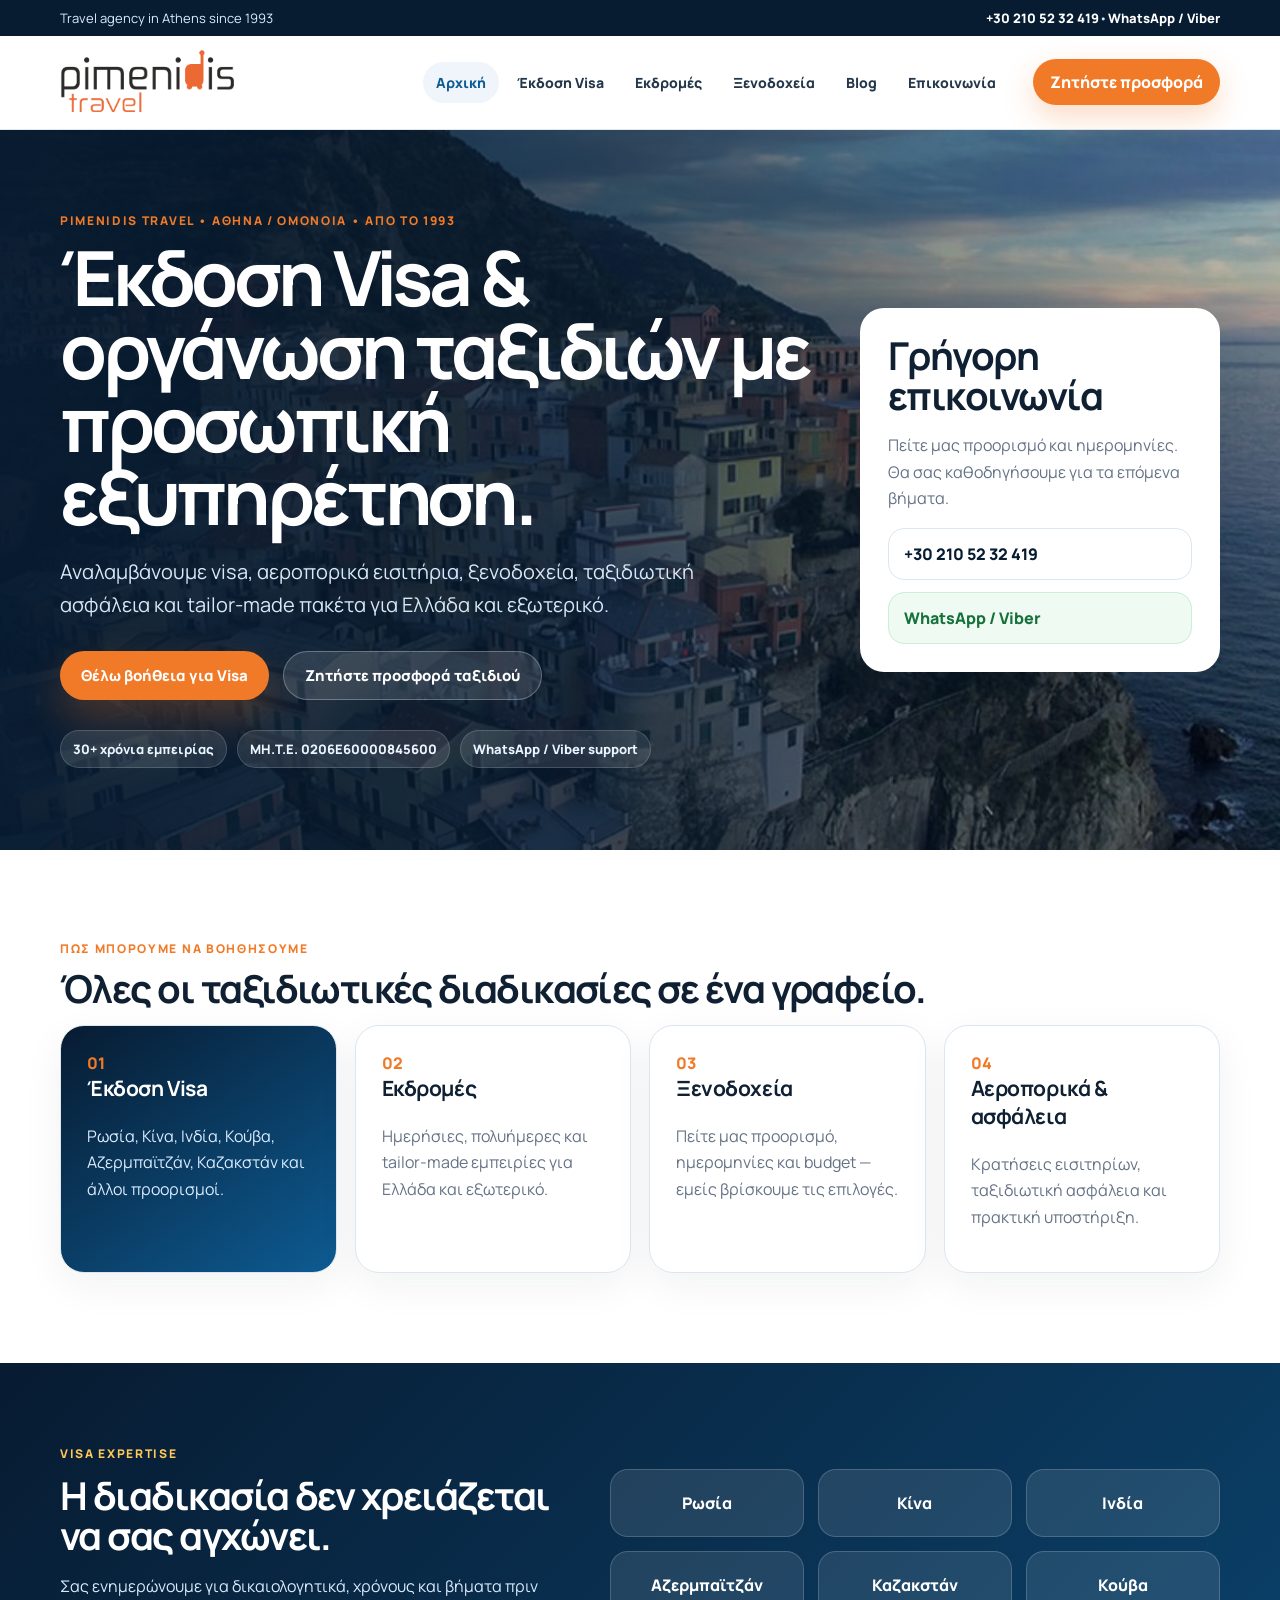
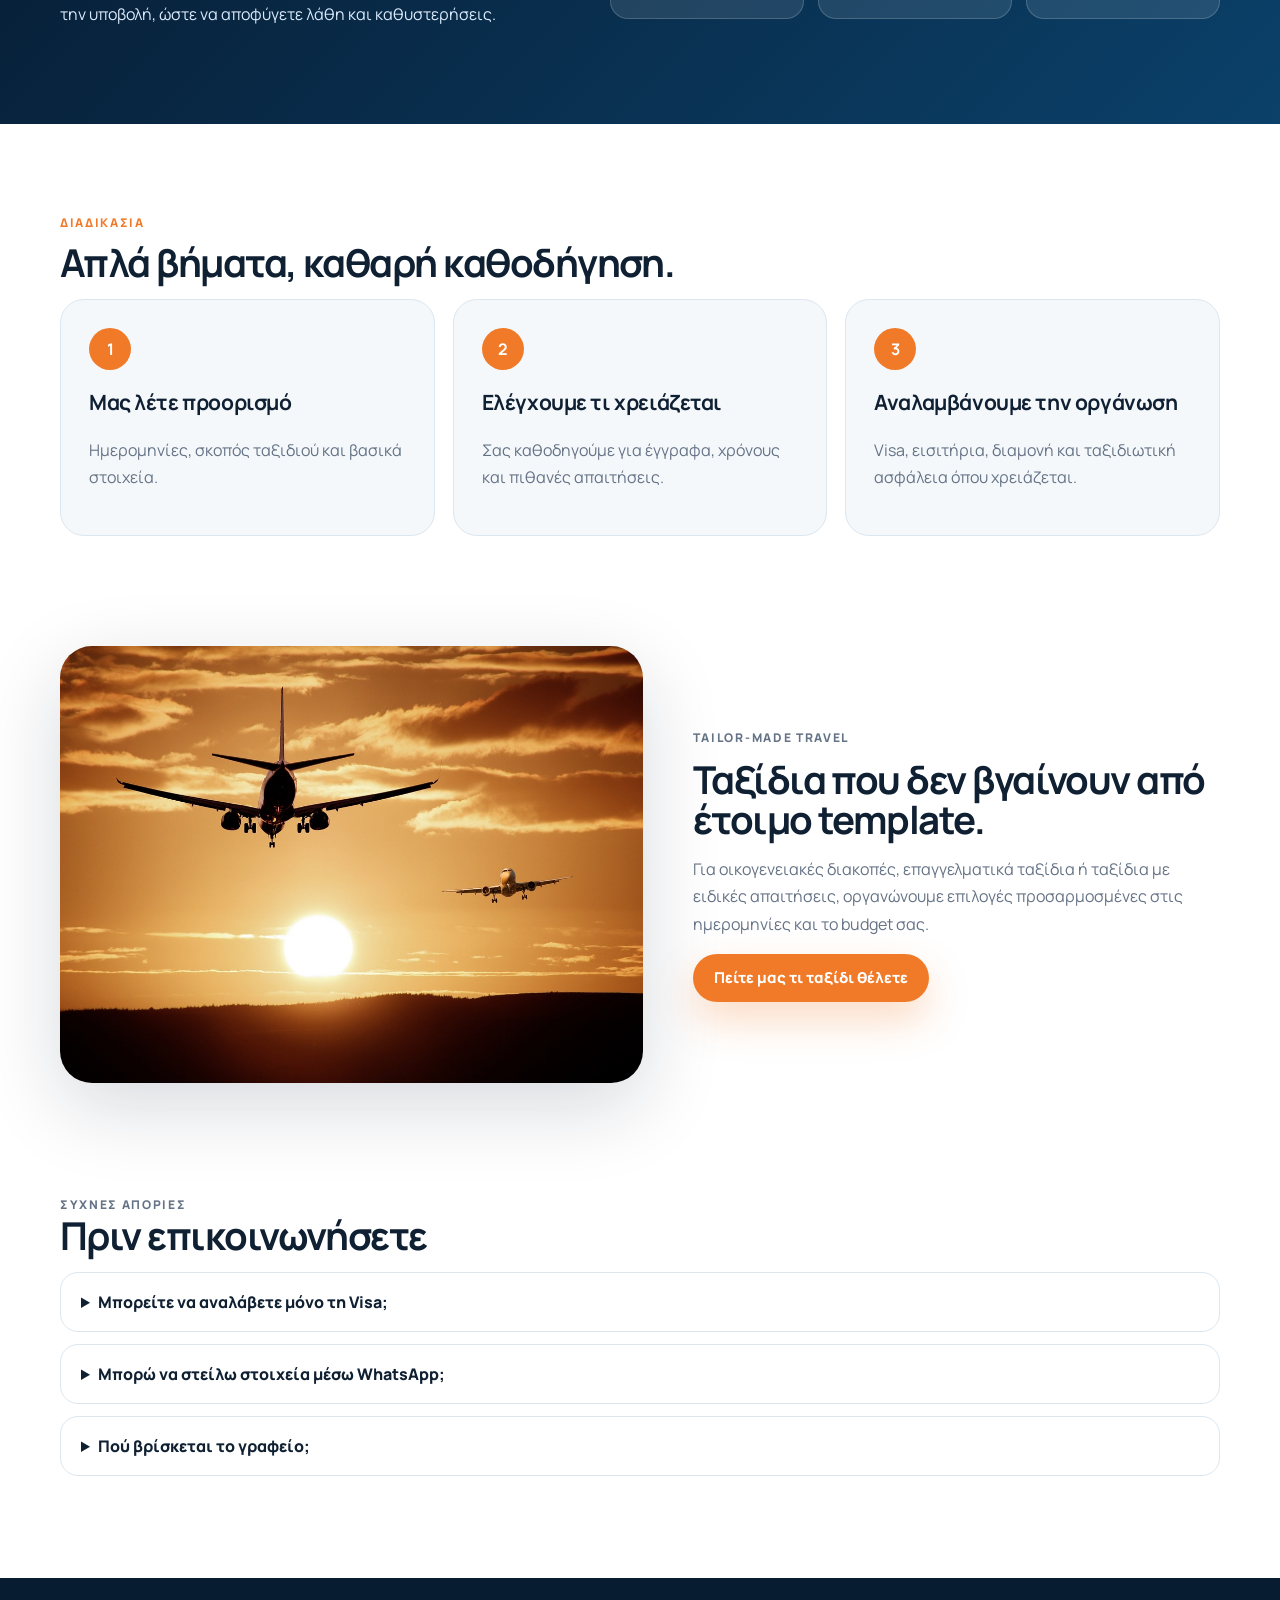
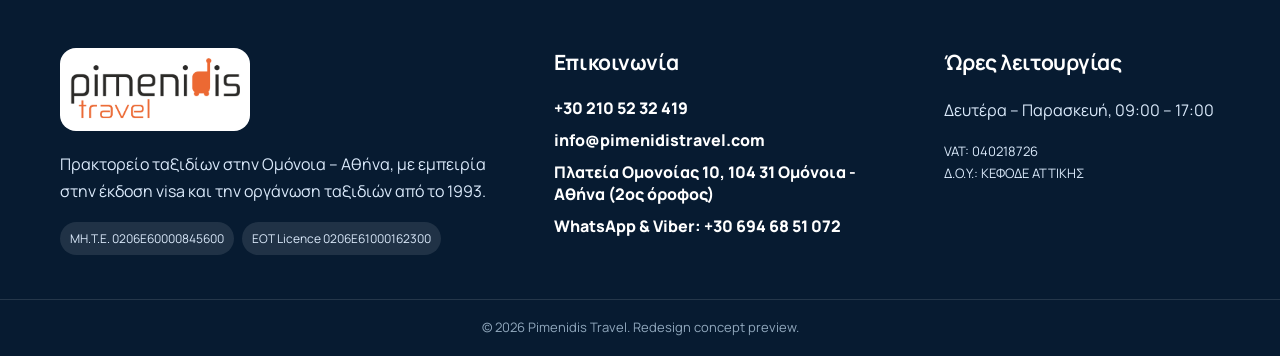
==== index.html @ 34343a24 "Pimenidis Travel mobile preview" ====
<!doctype html><html lang="el"><head><meta charset="utf-8"><meta name="viewport" content="width=device-width, initial-scale=1"><title>Pimenidis Travel | Έκδοση Visa & Ταξίδια στην Αθήνα</title><meta name="description" content="Έκδοση Visa και οργάνωση ταξιδιών από το Pimenidis Travel στην Ομόνοια Αθήνα από το 1993."><link rel="preconnect" href="https://fonts.googleapis.com"><link rel="preconnect" href="https://fonts.gstatic.com" crossorigin><link href="https://fonts.googleapis.com/css2?family=Manrope:wght@400;500;600;700;800;900&display=swap" rel="stylesheet"><link rel="stylesheet" href="assets/site.css"></head><body><header class="site-header"><div class="topbar"><div>Travel agency in Athens since 1993</div><div><a href="tel:+302105232419">+30 210 52 32 419</a><span>•</span><a href="https://wa.me/306946851072" target="_blank" rel="noopener">WhatsApp / Viber</a></div></div><div class="nav-wrap"><a class="brand" href="index.html"><img src="assets/logo.png" alt="Pimenidis Travel"></a><button class="menu-toggle" aria-label="Άνοιγμα μενού" aria-expanded="false">☰</button><nav class="primary-nav"><a class="active" href="index.html">Αρχική</a><a class="" href="ekdosi-visa.html">Έκδοση Visa</a><a class="" href="ekdromes.html">Εκδρομές</a><a class="" href="kratisi-ksenodoxeiou.html">Ξενοδοχεία</a><a class="" href="blog.html">Blog</a><a class="" href="contact.html">Επικοινωνία</a></nav><a class="nav-cta" href="contact.html#quote">Ζητήστε προσφορά</a></div></header><main><section class="hero"><div class="hero-bg"></div><div class="wrap hero-grid"><div class="hero-copy"><p class="eyebrow">Pimenidis Travel • Αθήνα / Ομόνοια • Από το 1993</p><h1>Έκδοση Visa & οργάνωση ταξιδιών με προσωπική εξυπηρέτηση.</h1><p class="lead">Αναλαμβάνουμε visa, αεροπορικά εισιτήρια, ξενοδοχεία, ταξιδιωτική ασφάλεια και tailor-made πακέτα για Ελλάδα και εξωτερικό.</p><div class="hero-actions"><a class="btn primary" href="ekdosi-visa.html">Θέλω βοήθεια για Visa</a><a class="btn ghost" href="contact.html#quote">Ζητήστε προσφορά ταξιδιού</a></div><div class="trust-row"><span>30+ χρόνια εμπειρίας</span><span>ΜΗ.Τ.Ε. 0206Ε60000845600</span><span>WhatsApp / Viber support</span></div></div><div class="hero-card"><h2>Γρήγορη επικοινωνία</h2><p>Πείτε μας προορισμό και ημερομηνίες. Θα σας καθοδηγήσουμε για τα επόμενα βήματα.</p><a href="tel:+302105232419" class="quick">+30 210 52 32 419</a><a href="https://wa.me/306946851072" target="_blank" rel="noopener" class="quick whatsapp">WhatsApp / Viber</a></div></div></section><section class="wrap service-intro"><p class="eyebrow">Πώς μπορούμε να βοηθήσουμε</p><h2>Όλες οι ταξιδιωτικές διαδικασίες σε ένα γραφείο.</h2><div class="service-grid"><a class="service-card hot" href="ekdosi-visa.html"><span>01</span><h3>Έκδοση Visa</h3><p>Ρωσία, Κίνα, Ινδία, Κούβα, Αζερμπαϊτζάν, Καζακστάν και άλλοι προορισμοί.</p></a><a class="service-card" href="ekdromes.html"><span>02</span><h3>Εκδρομές</h3><p>Ημερήσιες, πολυήμερες και tailor-made εμπειρίες για Ελλάδα και εξωτερικό.</p></a><a class="service-card" href="kratisi-ksenodoxeiou.html"><span>03</span><h3>Ξενοδοχεία</h3><p>Πείτε μας προορισμό, ημερομηνίες και budget — εμείς βρίσκουμε τις επιλογές.</p></a><a class="service-card" href="contact.html#quote"><span>04</span><h3>Αεροπορικά & ασφάλεια</h3><p>Κρατήσεις εισιτηρίων, ταξιδιωτική ασφάλεια και πρακτική υποστήριξη.</p></a></div></section><section class="visa-band"><div class="wrap visa-band-grid"><div><p class="eyebrow light">Visa expertise</p><h2>Η διαδικασία δεν χρειάζεται να σας αγχώνει.</h2><p>Σας ενημερώνουμε για δικαιολογητικά, χρόνους και βήματα πριν την υποβολή, ώστε να αποφύγετε λάθη και καθυστερήσεις.</p></div><div class="country-grid"><a href="ekdosi-visa.html#russia">Ρωσία</a><a href="ekdosi-visa.html#china">Κίνα</a><a href="ekdosi-visa.html#india">Ινδία</a><a href="ekdosi-visa.html#azerbaijan">Αζερμπαϊτζάν</a><a href="ekdosi-visa.html#kazakhstan">Καζακστάν</a><a href="ekdosi-visa.html#cuba">Κούβα</a></div></div></section><section class="wrap process"><p class="eyebrow">Διαδικασία</p><h2>Απλά βήματα, καθαρή καθοδήγηση.</h2><div class="steps"><div><b>1</b><h3>Μας λέτε προορισμό</h3><p>Ημερομηνίες, σκοπός ταξιδιού και βασικά στοιχεία.</p></div><div><b>2</b><h3>Ελέγχουμε τι χρειάζεται</h3><p>Σας καθοδηγούμε για έγγραφα, χρόνους και πιθανές απαιτήσεις.</p></div><div><b>3</b><h3>Αναλαμβάνουμε την οργάνωση</h3><p>Visa, εισιτήρια, διαμονή και ταξιδιωτική ασφάλεια όπου χρειάζεται.</p></div></div></section><section class="wrap split"><div><img src="assets/travel-bg.jpg" alt="Ταξίδι σε προορισμό εξωτερικού"></div><div><p class="eyebrow">Tailor-made travel</p><h2>Ταξίδια που δεν βγαίνουν από έτοιμο template.</h2><p>Για οικογενειακές διακοπές, επαγγελματικά ταξίδια ή ταξίδια με ειδικές απαιτήσεις, οργανώνουμε επιλογές προσαρμοσμένες στις ημερομηνίες και το budget σας.</p><a class="btn primary" href="contact.html#quote">Πείτε μας τι ταξίδι θέλετε</a></div></section><section class="wrap faq"><p class="eyebrow">Συχνές απορίες</p><h2>Πριν επικοινωνήσετε</h2><details><summary>Μπορείτε να αναλάβετε μόνο τη Visa;</summary><p>Ναι, μπορούμε να βοηθήσουμε μόνο με τη διαδικασία visa ή συνδυαστικά με εισιτήρια, ξενοδοχείο και ασφάλεια.</p></details><details><summary>Μπορώ να στείλω στοιχεία μέσω WhatsApp;</summary><p>Ναι, το WhatsApp/Viber είναι διαθέσιμο για πρώτη επικοινωνία και καθοδήγηση.</p></details><details><summary>Πού βρίσκεται το γραφείο;</summary><p>Πλατεία Ομονοίας 10, 104 31, Αθήνα, στον 2ο όροφο.</p></details></section></main><footer class="footer"><div class="wrap footer-grid"><div><img src="assets/logo.png" alt="Pimenidis Travel" class="footer-logo"><p>Πρακτορείο ταξιδίων στην Ομόνοια – Αθήνα, με εμπειρία στην έκδοση visa και την οργάνωση ταξιδιών από το 1993.</p><div class="licences"><span>ΜΗ.Τ.Ε. 0206Ε60000845600</span><span>EOT Licence 0206E61000162300</span></div></div><div><h3>Επικοινωνία</h3><a href="tel:+302105232419">+30 210 52 32 419</a><a href="mailto:info@pimenidistravel.com">info@pimenidistravel.com</a><a href="https://www.google.com/maps/search/?api=1&query=%CE%A0%CE%BB%CE%B1%CF%84%CE%B5%CE%AF%CE%B1%20%CE%9F%CE%BC%CE%BF%CE%BD%CE%BF%CE%AF%CE%B1%CF%82%2010%20104%2031%20%CE%91%CE%B8%CE%AE%CE%BD%CE%B1" target="_blank" rel="noopener">Πλατεία Ομονοίας 10, 104 31 Ομόνοια - Αθήνα (2ος όροφος)</a><a href="https://wa.me/306946851072" target="_blank" rel="noopener">WhatsApp & Viber: +30 694 68 51 072</a></div><div><h3>Ώρες λειτουργίας</h3><p>Δευτέρα – Παρασκευή, 09:00 – 17:00</p><p class="small">VAT: 040218726<br>Δ.Ο.Υ.: ΚΕΦΟΔΕ ΑΤΤΙΚΗΣ</p></div></div><div class="legal">© 2026 Pimenidis Travel. Redesign concept preview.</div></footer><div class="mobile-actions"><a href="tel:+302105232419">Κλήση</a><a href="https://wa.me/306946851072" target="_blank" rel="noopener">WhatsApp</a><a href="ekdosi-visa.html">Visa</a></div><script src="assets/site.js"></script></body></html>
---- assets/site.css ----
:root{--navy:#071b31;--navy2:#0b3357;--blue:#0d5b92;--orange:#f17a28;--gold:#ffc857;--ink:#102033;--muted:#657386;--paper:#ffffff;--soft:#f5f8fb;--line:#dce6ef;--radius:24px;--shadow:0 24px 80px rgba(7,27,49,.16)}*{box-sizing:border-box}html{scroll-behavior:smooth}body{margin:0;font-family:Manrope,system-ui,-apple-system,Segoe UI,sans-serif;color:var(--ink);background:#fff}a{color:inherit}img{max-width:100%;display:block}.wrap{width:min(1160px,calc(100% - 40px));margin:0 auto}.topbar{background:var(--navy);color:#dcecff;font-size:13px;display:flex;justify-content:space-between;gap:18px;padding:9px max(20px,calc((100vw - 1160px)/2));align-items:center}.topbar a{color:#fff;text-decoration:none;font-weight:800}.nav-wrap{position:sticky;top:0;z-index:20;background:rgba(255,255,255,.92);backdrop-filter:blur(16px);border-bottom:1px solid rgba(220,230,239,.9);display:flex;align-items:center;gap:24px;padding:14px max(20px,calc((100vw - 1160px)/2))}.brand img{width:174px;height:auto}.primary-nav{display:flex;gap:5px;align-items:center;margin-left:auto}.primary-nav a{padding:11px 13px;text-decoration:none;border-radius:999px;color:#24364a;font-weight:800;font-size:14px}.primary-nav a:hover,.primary-nav a.active{background:#eff5fb;color:var(--blue)}.nav-cta{background:var(--orange);color:#fff;text-decoration:none;padding:12px 17px;border-radius:999px;font-weight:900;box-shadow:0 12px 30px rgba(241,122,40,.27)}.menu-toggle{display:none;border:0;background:#eef4fa;border-radius:12px;padding:10px 12px;font-size:22px}.hero{position:relative;min-height:720px;display:grid;align-items:center;overflow:hidden}.hero-bg{position:absolute;inset:0;background:linear-gradient(90deg,rgba(7,27,49,.96),rgba(7,27,49,.72),rgba(7,27,49,.2)),url('hero-travel.jpg') center/cover no-repeat;transform:scale(1.02)}.hero-grid{position:relative;display:grid;grid-template-columns:1fr 360px;gap:44px;align-items:center}.eyebrow{text-transform:uppercase;letter-spacing:.14em;font-size:12px;font-weight:900;color:var(--orange);margin:0 0 12px}.eyebrow.light{color:var(--gold)}h1,h2,h3,p{margin-top:0}h1{font-size:clamp(42px,6vw,76px);line-height:.96;letter-spacing:-.055em;margin-bottom:22px}h2{font-size:clamp(28px,3vw,46px);line-height:1.04;letter-spacing:-.04em;margin-bottom:16px}h3{font-size:21px;letter-spacing:-.02em}.hero-copy{color:#fff}.hero-copy .lead{font-size:20px;line-height:1.65;color:#d7e8f7;max-width:700px}.hero-actions{display:flex;gap:14px;flex-wrap:wrap;margin:30px 0}.btn{display:inline-flex;align-items:center;justify-content:center;min-height:48px;border:0;border-radius:999px;padding:13px 21px;text-decoration:none;font-weight:900;cursor:pointer;font-family:inherit;font-size:15px}.btn.primary{background:var(--orange);color:#fff;box-shadow:0 18px 40px rgba(241,122,40,.28)}.btn.ghost{background:rgba(255,255,255,.12);border:1px solid rgba(255,255,255,.28);color:#fff}.trust-row{display:flex;gap:10px;flex-wrap:wrap}.trust-row span{background:rgba(255,255,255,.11);border:1px solid rgba(255,255,255,.16);border-radius:999px;padding:9px 12px;font-size:13px;color:#eaf5ff;font-weight:800}.hero-card{background:#fff;border-radius:var(--radius);padding:28px;box-shadow:var(--shadow)}.hero-card p{color:var(--muted);line-height:1.65}.quick{display:block;text-decoration:none;border:1px solid var(--line);border-radius:16px;padding:14px 15px;margin-top:12px;font-weight:900;color:var(--navy)}.quick.whatsapp{background:#eefaf2;border-color:#c9efd5;color:#16713a}.service-intro,.process,.faq,.article-grid{padding:90px 0}.service-grid{display:grid;grid-template-columns:repeat(4,1fr);gap:18px}.service-card{background:#fff;border:1px solid var(--line);border-radius:var(--radius);padding:26px;text-decoration:none;min-height:230px;box-shadow:0 12px 40px rgba(7,27,49,.06);transition:.25s transform,.25s box-shadow}.service-card:hover{transform:translateY(-5px);box-shadow:var(--shadow)}.service-card span{color:var(--orange);font-weight:900}.service-card p{color:var(--muted);line-height:1.65}.service-card.hot{background:linear-gradient(145deg,var(--navy),var(--blue));color:#fff}.service-card.hot p{color:#dcecff}.visa-band{background:linear-gradient(135deg,var(--navy),#0b416a);color:#fff;padding:80px 0}.visa-band p{color:#dbeafb;line-height:1.75}.visa-band-grid{display:grid;grid-template-columns:.9fr 1.1fr;gap:50px;align-items:center}.country-grid{display:grid;grid-template-columns:repeat(3,1fr);gap:14px}.country-grid a{background:rgba(255,255,255,.10);border:1px solid rgba(255,255,255,.18);border-radius:18px;padding:22px;text-decoration:none;font-weight:900;text-align:center}.steps{display:grid;grid-template-columns:repeat(3,1fr);gap:18px}.steps>div{background:var(--soft);border:1px solid var(--line);border-radius:var(--radius);padding:28px}.steps b{display:grid;place-items:center;width:42px;height:42px;background:var(--orange);color:#fff;border-radius:50%;margin-bottom:18px}.steps p,.split p,.notice p{color:var(--muted);line-height:1.7}.split{display:grid;grid-template-columns:1.05fr .95fr;gap:50px;align-items:center;padding:20px 0 90px}.split img{border-radius:32px;box-shadow:var(--shadow);aspect-ratio:4/3;object-fit:cover}.faq{padding-top:10px}.faq details{border:1px solid var(--line);border-radius:18px;margin:12px 0;padding:18px 20px;background:#fff}.faq summary{font-weight:900;cursor:pointer}.faq p{color:var(--muted);line-height:1.7;margin:12px 0 0}.page-hero{min-height:470px;display:grid;align-items:end;color:#fff;padding:150px 0 80px;background:linear-gradient(90deg,rgba(7,27,49,.94),rgba(7,27,49,.55)),url('visa-bg.jpg') center/cover no-repeat}.page-hero h1{max-width:850px}.page-hero p{max-width:720px;color:#dbeafb;font-size:19px;line-height:1.65}.trips-hero{background-image:linear-gradient(90deg,rgba(7,27,49,.94),rgba(7,27,49,.44)),url('travel-bg.jpg')}.hotel-hero{background-image:linear-gradient(90deg,rgba(7,27,49,.94),rgba(7,27,49,.52)),url('hero-travel.jpg')}.blog-hero{background-image:linear-gradient(90deg,rgba(7,27,49,.94),rgba(7,27,49,.45)),url('blog-machu.jpg')}.contact-hero{background-image:linear-gradient(90deg,rgba(7,27,49,.94),rgba(7,27,49,.55)),url('office-map.png')}.notice,.promo{background:#fff7ee;border:1px solid #ffd7bb;border-radius:22px;padding:24px;margin:60px 0 26px;line-height:1.7}.cards.countries{display:grid;grid-template-columns:repeat(3,1fr);gap:18px;margin:26px 0 80px}.cards article{background:#fff;border:1px solid var(--line);border-radius:var(--radius);padding:26px;box-shadow:0 12px 30px rgba(7,27,49,.06)}.cards p{color:var(--muted);line-height:1.7}.promo{background:linear-gradient(135deg,#fff7ee,#fff);margin-top:70px}.promo span{display:inline-block;background:var(--orange);color:#fff;font-weight:900;border-radius:999px;padding:7px 11px;margin-bottom:14px}.article-grid{display:grid;grid-template-columns:repeat(3,1fr);gap:22px}.article-grid article{border:1px solid var(--line);border-radius:var(--radius);overflow:hidden;background:#fff;box-shadow:0 12px 30px rgba(7,27,49,.07)}.article-grid img{aspect-ratio:16/10;object-fit:cover;width:100%}.article-grid h2,.article-grid p{padding:0 22px}.article-grid h2{font-size:23px;margin-top:20px}.article-grid p{color:var(--muted);line-height:1.65;padding-bottom:20px}.form-section,.contact-grid{padding:80px 0;display:grid;grid-template-columns:.85fr 1.15fr;gap:44px;align-items:start}.smart-form,.contact-panel{background:#fff;border:1px solid var(--line);border-radius:var(--radius);padding:28px;box-shadow:var(--shadow)}.smart-form{display:grid;gap:16px}.smart-form label{display:grid;gap:7px;font-weight:900;color:#23364c}.smart-form input,.smart-form textarea,.smart-form select{width:100%;border:1px solid var(--line);border-radius:14px;padding:14px;font:inherit}.smart-form textarea{min-height:130px;resize:vertical}.contact-panel a{display:block;text-decoration:none;padding:13px 0;border-bottom:1px solid var(--line);font-weight:900;color:var(--blue)}.contact-panel img{border-radius:20px;margin-top:22px;width:100%;max-height:280px;object-fit:cover}.footer{background:var(--navy);color:#dbeafb;padding:70px 0 20px}.footer-grid{display:grid;grid-template-columns:1.3fr 1fr .8fr;gap:46px}.footer-logo{width:190px;background:#fff;border-radius:16px;padding:10px;margin-bottom:20px}.footer p{line-height:1.7}.footer a{display:block;color:#fff;text-decoration:none;margin:10px 0;font-weight:800}.footer h3{color:#fff}.licences{display:flex;gap:8px;flex-wrap:wrap}.licences span{background:rgba(255,255,255,.1);border-radius:999px;padding:8px 10px;font-size:12px}.small{font-size:13px}.legal{text-align:center;border-top:1px solid rgba(255,255,255,.12);margin-top:44px;padding-top:18px;font-size:13px;color:#91a8bd}.mobile-actions{display:none}.mobile-actions a{flex:1;text-align:center;text-decoration:none;background:var(--navy);color:#fff;padding:13px 8px;font-weight:900;border-right:1px solid rgba(255,255,255,.18)}.mobile-actions a:nth-child(2){background:#147a42}.mobile-actions a:nth-child(3){background:var(--orange)}@media(max-width:980px){.topbar{display:none}.nav-wrap{justify-content:space-between}.menu-toggle{display:block}.primary-nav{position:absolute;display:none;left:20px;right:20px;top:82px;background:#fff;border:1px solid var(--line);border-radius:22px;padding:14px;box-shadow:var(--shadow);flex-direction:column;align-items:stretch}.primary-nav.open{display:flex}.primary-nav a{border-radius:14px}.nav-cta{display:none}.hero{min-height:auto;padding:90px 0 60px}.hero-grid,.visa-band-grid,.split,.form-section,.contact-grid,.footer-grid{grid-template-columns:1fr}.hero-card{max-width:520px}.service-grid,.cards.countries,.article-grid{grid-template-columns:repeat(2,1fr)}.country-grid{grid-template-columns:repeat(2,1fr)}.steps{grid-template-columns:1fr}.mobile-actions{position:fixed;bottom:0;left:0;right:0;z-index:50;display:flex}.footer{padding-bottom:72px}.page-hero{min-height:390px;padding-top:120px}}@media(max-width:640px){.wrap{width:min(100% - 28px,1160px)}.brand img{width:150px}.nav-wrap{padding:12px 14px}.primary-nav{left:14px;right:14px;top:70px}.hero{padding:65px 0 45px}.hero-bg{background-position:center}.hero-copy .lead,.page-hero p{font-size:16px}.hero-actions .btn{width:100%}.trust-row span{width:100%;text-align:center}.service-grid,.cards.countries,.article-grid,.country-grid{grid-template-columns:1fr}.service-intro,.process,.article-grid{padding:62px 0}.visa-band{padding:60px 0}.split{padding-bottom:60px}.page-hero{min-height:360px;padding:110px 0 52px}h1{font-size:40px}.footer-grid{gap:24px}.topbar{font-size:12px}}
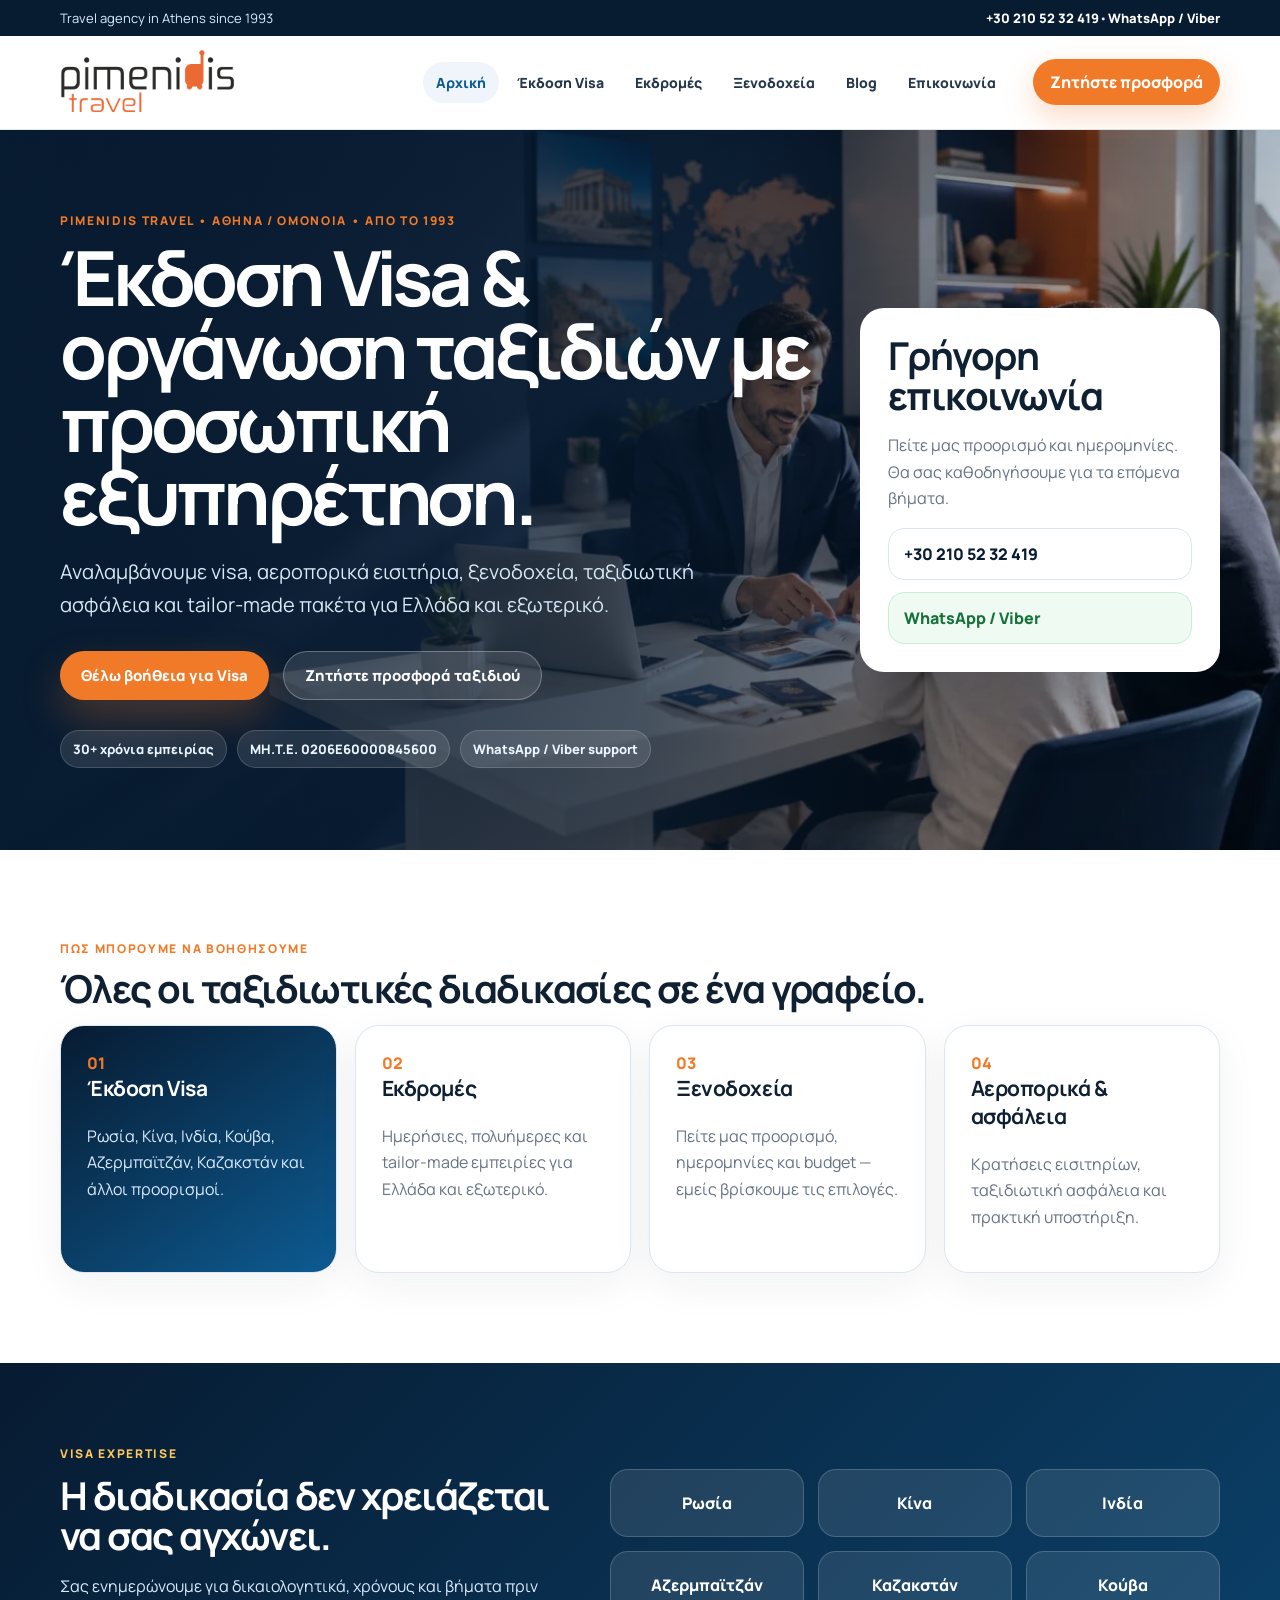
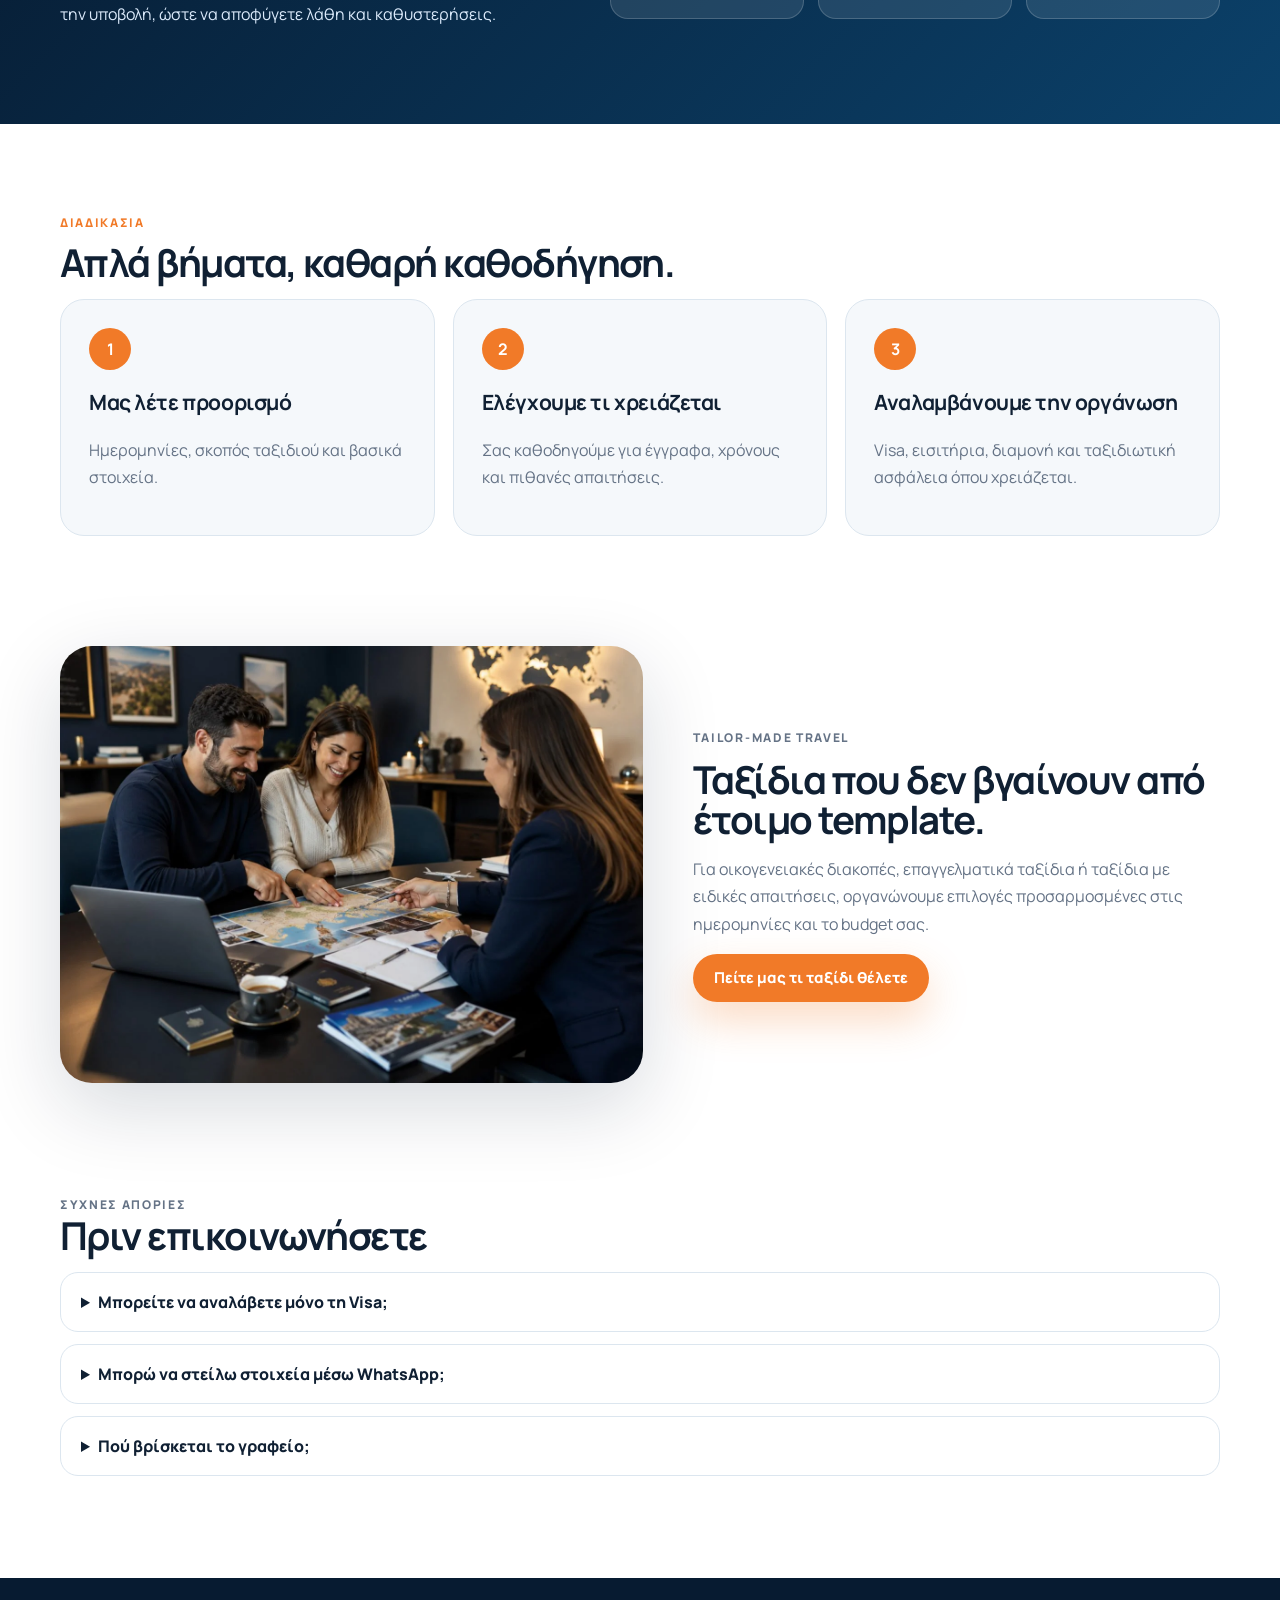
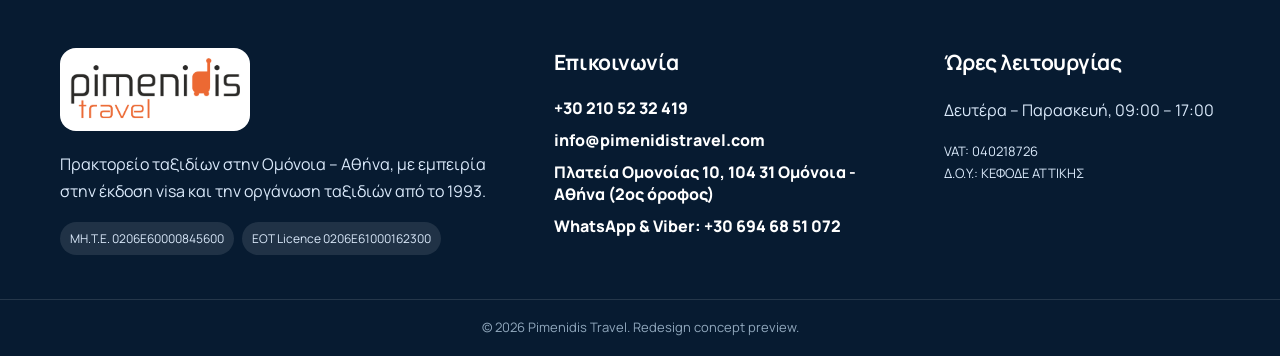
==== commit 108e389b: "Replace preview imagery with new brand visuals" ====
--- a/index.html
+++ b/index.html
@@ -1 +1 @@
-<!doctype html><html lang="el"><head><meta charset="utf-8"><meta name="viewport" content="width=device-width, initial-scale=1"><title>Pimenidis Travel | Έκδοση Visa & Ταξίδια στην Αθήνα</title><meta name="description" content="Έκδοση Visa και οργάνωση ταξιδιών από το Pimenidis Travel στην Ομόνοια Αθήνα από το 1993."><link rel="preconnect" href="https://fonts.googleapis.com"><link rel="preconnect" href="https://fonts.gstatic.com" crossorigin><link href="https://fonts.googleapis.com/css2?family=Manrope:wght@400;500;600;700;800;900&display=swap" rel="stylesheet"><link rel="stylesheet" href="assets/site.css"></head><body><header class="site-header"><div class="topbar"><div>Travel agency in Athens since 1993</div><div><a href="tel:+302105232419">+30 210 52 32 419</a><span>•</span><a href="https://wa.me/306946851072" target="_blank" rel="noopener">WhatsApp / Viber</a></div></div><div class="nav-wrap"><a class="brand" href="index.html"><img src="assets/logo.png" alt="Pimenidis Travel"></a><button class="menu-toggle" aria-label="Άνοιγμα μενού" aria-expanded="false">☰</button><nav class="primary-nav"><a class="active" href="index.html">Αρχική</a><a class="" href="ekdosi-visa.html">Έκδοση Visa</a><a class="" href="ekdromes.html">Εκδρομές</a><a class="" href="kratisi-ksenodoxeiou.html">Ξενοδοχεία</a><a class="" href="blog.html">Blog</a><a class="" href="contact.html">Επικοινωνία</a></nav><a class="nav-cta" href="contact.html#quote">Ζητήστε προσφορά</a></div></header><main><section class="hero"><div class="hero-bg"></div><div class="wrap hero-grid"><div class="hero-copy"><p class="eyebrow">Pimenidis Travel • Αθήνα / Ομόνοια • Από το 1993</p><h1>Έκδοση Visa & οργάνωση ταξιδιών με προσωπική εξυπηρέτηση.</h1><p class="lead">Αναλαμβάνουμε visa, αεροπορικά εισιτήρια, ξενοδοχεία, ταξιδιωτική ασφάλεια και tailor-made πακέτα για Ελλάδα και εξωτερικό.</p><div class="hero-actions"><a class="btn primary" href="ekdosi-visa.html">Θέλω βοήθεια για Visa</a><a class="btn ghost" href="contact.html#quote">Ζητήστε προσφορά ταξιδιού</a></div><div class="trust-row"><span>30+ χρόνια εμπειρίας</span><span>ΜΗ.Τ.Ε. 0206Ε60000845600</span><span>WhatsApp / Viber support</span></div></div><div class="hero-card"><h2>Γρήγορη επικοινωνία</h2><p>Πείτε μας προορισμό και ημερομηνίες. Θα σας καθοδηγήσουμε για τα επόμενα βήματα.</p><a href="tel:+302105232419" class="quick">+30 210 52 32 419</a><a href="https://wa.me/306946851072" target="_blank" rel="noopener" class="quick whatsapp">WhatsApp / Viber</a></div></div></section><section class="wrap service-intro"><p class="eyebrow">Πώς μπορούμε να βοηθήσουμε</p><h2>Όλες οι ταξιδιωτικές διαδικασίες σε ένα γραφείο.</h2><div class="service-grid"><a class="service-card hot" href="ekdosi-visa.html"><span>01</span><h3>Έκδοση Visa</h3><p>Ρωσία, Κίνα, Ινδία, Κούβα, Αζερμπαϊτζάν, Καζακστάν και άλλοι προορισμοί.</p></a><a class="service-card" href="ekdromes.html"><span>02</span><h3>Εκδρομές</h3><p>Ημερήσιες, πολυήμερες και tailor-made εμπειρίες για Ελλάδα και εξωτερικό.</p></a><a class="service-card" href="kratisi-ksenodoxeiou.html"><span>03</span><h3>Ξενοδοχεία</h3><p>Πείτε μας προορισμό, ημερομηνίες και budget — εμείς βρίσκουμε τις επιλογές.</p></a><a class="service-card" href="contact.html#quote"><span>04</span><h3>Αεροπορικά & ασφάλεια</h3><p>Κρατήσεις εισιτηρίων, ταξιδιωτική ασφάλεια και πρακτική υποστήριξη.</p></a></div></section><section class="visa-band"><div class="wrap visa-band-grid"><div><p class="eyebrow light">Visa expertise</p><h2>Η διαδικασία δεν χρειάζεται να σας αγχώνει.</h2><p>Σας ενημερώνουμε για δικαιολογητικά, χρόνους και βήματα πριν την υποβολή, ώστε να αποφύγετε λάθη και καθυστερήσεις.</p></div><div class="country-grid"><a href="ekdosi-visa.html#russia">Ρωσία</a><a href="ekdosi-visa.html#china">Κίνα</a><a href="ekdosi-visa.html#india">Ινδία</a><a href="ekdosi-visa.html#azerbaijan">Αζερμπαϊτζάν</a><a href="ekdosi-visa.html#kazakhstan">Καζακστάν</a><a href="ekdosi-visa.html#cuba">Κούβα</a></div></div></section><section class="wrap process"><p class="eyebrow">Διαδικασία</p><h2>Απλά βήματα, καθαρή καθοδήγηση.</h2><div class="steps"><div><b>1</b><h3>Μας λέτε προορισμό</h3><p>Ημερομηνίες, σκοπός ταξιδιού και βασικά στοιχεία.</p></div><div><b>2</b><h3>Ελέγχουμε τι χρειάζεται</h3><p>Σας καθοδηγούμε για έγγραφα, χρόνους και πιθανές απαιτήσεις.</p></div><div><b>3</b><h3>Αναλαμβάνουμε την οργάνωση</h3><p>Visa, εισιτήρια, διαμονή και ταξιδιωτική ασφάλεια όπου χρειάζεται.</p></div></div></section><section class="wrap split"><div><img src="assets/travel-bg.jpg" alt="Ταξίδι σε προορισμό εξωτερικού"></div><div><p class="eyebrow">Tailor-made travel</p><h2>Ταξίδια που δεν βγαίνουν από έτοιμο template.</h2><p>Για οικογενειακές διακοπές, επαγγελματικά ταξίδια ή ταξίδια με ειδικές απαιτήσεις, οργανώνουμε επιλογές προσαρμοσμένες στις ημερομηνίες και το budget σας.</p><a class="btn primary" href="contact.html#quote">Πείτε μας τι ταξίδι θέλετε</a></div></section><section class="wrap faq"><p class="eyebrow">Συχνές απορίες</p><h2>Πριν επικοινωνήσετε</h2><details><summary>Μπορείτε να αναλάβετε μόνο τη Visa;</summary><p>Ναι, μπορούμε να βοηθήσουμε μόνο με τη διαδικασία visa ή συνδυαστικά με εισιτήρια, ξενοδοχείο και ασφάλεια.</p></details><details><summary>Μπορώ να στείλω στοιχεία μέσω WhatsApp;</summary><p>Ναι, το WhatsApp/Viber είναι διαθέσιμο για πρώτη επικοινωνία και καθοδήγηση.</p></details><details><summary>Πού βρίσκεται το γραφείο;</summary><p>Πλατεία Ομονοίας 10, 104 31, Αθήνα, στον 2ο όροφο.</p></details></section></main><footer class="footer"><div class="wrap footer-grid"><div><img src="assets/logo.png" alt="Pimenidis Travel" class="footer-logo"><p>Πρακτορείο ταξιδίων στην Ομόνοια – Αθήνα, με εμπειρία στην έκδοση visa και την οργάνωση ταξιδιών από το 1993.</p><div class="licences"><span>ΜΗ.Τ.Ε. 0206Ε60000845600</span><span>EOT Licence 0206E61000162300</span></div></div><div><h3>Επικοινωνία</h3><a href="tel:+302105232419">+30 210 52 32 419</a><a href="mailto:info@pimenidistravel.com">info@pimenidistravel.com</a><a href="https://www.google.com/maps/search/?api=1&query=%CE%A0%CE%BB%CE%B1%CF%84%CE%B5%CE%AF%CE%B1%20%CE%9F%CE%BC%CE%BF%CE%BD%CE%BF%CE%AF%CE%B1%CF%82%2010%20104%2031%20%CE%91%CE%B8%CE%AE%CE%BD%CE%B1" target="_blank" rel="noopener">Πλατεία Ομονοίας 10, 104 31 Ομόνοια - Αθήνα (2ος όροφος)</a><a href="https://wa.me/306946851072" target="_blank" rel="noopener">WhatsApp & Viber: +30 694 68 51 072</a></div><div><h3>Ώρες λειτουργίας</h3><p>Δευτέρα – Παρασκευή, 09:00 – 17:00</p><p class="small">VAT: 040218726<br>Δ.Ο.Υ.: ΚΕΦΟΔΕ ΑΤΤΙΚΗΣ</p></div></div><div class="legal">© 2026 Pimenidis Travel. Redesign concept preview.</div></footer><div class="mobile-actions"><a href="tel:+302105232419">Κλήση</a><a href="https://wa.me/306946851072" target="_blank" rel="noopener">WhatsApp</a><a href="ekdosi-visa.html">Visa</a></div><script src="assets/site.js"></script></body></html>+<!doctype html><html lang="el"><head><meta charset="utf-8"><meta name="viewport" content="width=device-width, initial-scale=1"><title>Pimenidis Travel | Έκδοση Visa & Ταξίδια στην Αθήνα</title><meta name="description" content="Έκδοση Visa και οργάνωση ταξιδιών από το Pimenidis Travel στην Ομόνοια Αθήνα από το 1993."><link rel="preconnect" href="https://fonts.googleapis.com"><link rel="preconnect" href="https://fonts.gstatic.com" crossorigin><link href="https://fonts.googleapis.com/css2?family=Manrope:wght@400;500;600;700;800;900&display=swap" rel="stylesheet"><link rel="stylesheet" href="assets/site.css"></head><body><header class="site-header"><div class="topbar"><div>Travel agency in Athens since 1993</div><div><a href="tel:+302105232419">+30 210 52 32 419</a><span>•</span><a href="https://wa.me/306946851072" target="_blank" rel="noopener">WhatsApp / Viber</a></div></div><div class="nav-wrap"><a class="brand" href="index.html"><img src="assets/logo.png" alt="Pimenidis Travel"></a><button class="menu-toggle" aria-label="Άνοιγμα μενού" aria-expanded="false">☰</button><nav class="primary-nav"><a class="active" href="index.html">Αρχική</a><a class="" href="ekdosi-visa.html">Έκδοση Visa</a><a class="" href="ekdromes.html">Εκδρομές</a><a class="" href="kratisi-ksenodoxeiou.html">Ξενοδοχεία</a><a class="" href="blog.html">Blog</a><a class="" href="contact.html">Επικοινωνία</a></nav><a class="nav-cta" href="contact.html#quote">Ζητήστε προσφορά</a></div></header><main><section class="hero"><div class="hero-bg"></div><div class="wrap hero-grid"><div class="hero-copy"><p class="eyebrow">Pimenidis Travel • Αθήνα / Ομόνοια • Από το 1993</p><h1>Έκδοση Visa & οργάνωση ταξιδιών με προσωπική εξυπηρέτηση.</h1><p class="lead">Αναλαμβάνουμε visa, αεροπορικά εισιτήρια, ξενοδοχεία, ταξιδιωτική ασφάλεια και tailor-made πακέτα για Ελλάδα και εξωτερικό.</p><div class="hero-actions"><a class="btn primary" href="ekdosi-visa.html">Θέλω βοήθεια για Visa</a><a class="btn ghost" href="contact.html#quote">Ζητήστε προσφορά ταξιδιού</a></div><div class="trust-row"><span>30+ χρόνια εμπειρίας</span><span>ΜΗ.Τ.Ε. 0206Ε60000845600</span><span>WhatsApp / Viber support</span></div></div><div class="hero-card"><h2>Γρήγορη επικοινωνία</h2><p>Πείτε μας προορισμό και ημερομηνίες. Θα σας καθοδηγήσουμε για τα επόμενα βήματα.</p><a href="tel:+302105232419" class="quick">+30 210 52 32 419</a><a href="https://wa.me/306946851072" target="_blank" rel="noopener" class="quick whatsapp">WhatsApp / Viber</a></div></div></section><section class="wrap service-intro"><p class="eyebrow">Πώς μπορούμε να βοηθήσουμε</p><h2>Όλες οι ταξιδιωτικές διαδικασίες σε ένα γραφείο.</h2><div class="service-grid"><a class="service-card hot" href="ekdosi-visa.html"><span>01</span><h3>Έκδοση Visa</h3><p>Ρωσία, Κίνα, Ινδία, Κούβα, Αζερμπαϊτζάν, Καζακστάν και άλλοι προορισμοί.</p></a><a class="service-card" href="ekdromes.html"><span>02</span><h3>Εκδρομές</h3><p>Ημερήσιες, πολυήμερες και tailor-made εμπειρίες για Ελλάδα και εξωτερικό.</p></a><a class="service-card" href="kratisi-ksenodoxeiou.html"><span>03</span><h3>Ξενοδοχεία</h3><p>Πείτε μας προορισμό, ημερομηνίες και budget — εμείς βρίσκουμε τις επιλογές.</p></a><a class="service-card" href="contact.html#quote"><span>04</span><h3>Αεροπορικά & ασφάλεια</h3><p>Κρατήσεις εισιτηρίων, ταξιδιωτική ασφάλεια και πρακτική υποστήριξη.</p></a></div></section><section class="visa-band"><div class="wrap visa-band-grid"><div><p class="eyebrow light">Visa expertise</p><h2>Η διαδικασία δεν χρειάζεται να σας αγχώνει.</h2><p>Σας ενημερώνουμε για δικαιολογητικά, χρόνους και βήματα πριν την υποβολή, ώστε να αποφύγετε λάθη και καθυστερήσεις.</p></div><div class="country-grid"><a href="ekdosi-visa.html#russia">Ρωσία</a><a href="ekdosi-visa.html#china">Κίνα</a><a href="ekdosi-visa.html#india">Ινδία</a><a href="ekdosi-visa.html#azerbaijan">Αζερμπαϊτζάν</a><a href="ekdosi-visa.html#kazakhstan">Καζακστάν</a><a href="ekdosi-visa.html#cuba">Κούβα</a></div></div></section><section class="wrap process"><p class="eyebrow">Διαδικασία</p><h2>Απλά βήματα, καθαρή καθοδήγηση.</h2><div class="steps"><div><b>1</b><h3>Μας λέτε προορισμό</h3><p>Ημερομηνίες, σκοπός ταξιδιού και βασικά στοιχεία.</p></div><div><b>2</b><h3>Ελέγχουμε τι χρειάζεται</h3><p>Σας καθοδηγούμε για έγγραφα, χρόνους και πιθανές απαιτήσεις.</p></div><div><b>3</b><h3>Αναλαμβάνουμε την οργάνωση</h3><p>Visa, εισιτήρια, διαμονή και ταξιδιωτική ασφάλεια όπου χρειάζεται.</p></div></div></section><section class="wrap split"><div><img src="assets/new-tailormade-meeting.webp" alt="Ταξίδι σε προορισμό εξωτερικού"></div><div><p class="eyebrow">Tailor-made travel</p><h2>Ταξίδια που δεν βγαίνουν από έτοιμο template.</h2><p>Για οικογενειακές διακοπές, επαγγελματικά ταξίδια ή ταξίδια με ειδικές απαιτήσεις, οργανώνουμε επιλογές προσαρμοσμένες στις ημερομηνίες και το budget σας.</p><a class="btn primary" href="contact.html#quote">Πείτε μας τι ταξίδι θέλετε</a></div></section><section class="wrap faq"><p class="eyebrow">Συχνές απορίες</p><h2>Πριν επικοινωνήσετε</h2><details><summary>Μπορείτε να αναλάβετε μόνο τη Visa;</summary><p>Ναι, μπορούμε να βοηθήσουμε μόνο με τη διαδικασία visa ή συνδυαστικά με εισιτήρια, ξενοδοχείο και ασφάλεια.</p></details><details><summary>Μπορώ να στείλω στοιχεία μέσω WhatsApp;</summary><p>Ναι, το WhatsApp/Viber είναι διαθέσιμο για πρώτη επικοινωνία και καθοδήγηση.</p></details><details><summary>Πού βρίσκεται το γραφείο;</summary><p>Πλατεία Ομονοίας 10, 104 31, Αθήνα, στον 2ο όροφο.</p></details></section></main><footer class="footer"><div class="wrap footer-grid"><div><img src="assets/logo.png" alt="Pimenidis Travel" class="footer-logo"><p>Πρακτορείο ταξιδίων στην Ομόνοια – Αθήνα, με εμπειρία στην έκδοση visa και την οργάνωση ταξιδιών από το 1993.</p><div class="licences"><span>ΜΗ.Τ.Ε. 0206Ε60000845600</span><span>EOT Licence 0206E61000162300</span></div></div><div><h3>Επικοινωνία</h3><a href="tel:+302105232419">+30 210 52 32 419</a><a href="mailto:info@pimenidistravel.com">info@pimenidistravel.com</a><a href="https://www.google.com/maps/search/?api=1&query=%CE%A0%CE%BB%CE%B1%CF%84%CE%B5%CE%AF%CE%B1%20%CE%9F%CE%BC%CE%BF%CE%BD%CE%BF%CE%AF%CE%B1%CF%82%2010%20104%2031%20%CE%91%CE%B8%CE%AE%CE%BD%CE%B1" target="_blank" rel="noopener">Πλατεία Ομονοίας 10, 104 31 Ομόνοια - Αθήνα (2ος όροφος)</a><a href="https://wa.me/306946851072" target="_blank" rel="noopener">WhatsApp & Viber: +30 694 68 51 072</a></div><div><h3>Ώρες λειτουργίας</h3><p>Δευτέρα – Παρασκευή, 09:00 – 17:00</p><p class="small">VAT: 040218726<br>Δ.Ο.Υ.: ΚΕΦΟΔΕ ΑΤΤΙΚΗΣ</p></div></div><div class="legal">© 2026 Pimenidis Travel. Redesign concept preview.</div></footer><div class="mobile-actions"><a href="tel:+302105232419">Κλήση</a><a href="https://wa.me/306946851072" target="_blank" rel="noopener">WhatsApp</a><a href="ekdosi-visa.html">Visa</a></div><script src="assets/site.js"></script></body></html>
--- a/assets/site.css
+++ b/assets/site.css
@@ -1 +1,7 @@
-:root{--navy:#071b31;--navy2:#0b3357;--blue:#0d5b92;--orange:#f17a28;--gold:#ffc857;--ink:#102033;--muted:#657386;--paper:#ffffff;--soft:#f5f8fb;--line:#dce6ef;--radius:24px;--shadow:0 24px 80px rgba(7,27,49,.16)}*{box-sizing:border-box}html{scroll-behavior:smooth}body{margin:0;font-family:Manrope,system-ui,-apple-system,Segoe UI,sans-serif;color:var(--ink);background:#fff}a{color:inherit}img{max-width:100%;display:block}.wrap{width:min(1160px,calc(100% - 40px));margin:0 auto}.topbar{background:var(--navy);color:#dcecff;font-size:13px;display:flex;justify-content:space-between;gap:18px;padding:9px max(20px,calc((100vw - 1160px)/2));align-items:center}.topbar a{color:#fff;text-decoration:none;font-weight:800}.nav-wrap{position:sticky;top:0;z-index:20;background:rgba(255,255,255,.92);backdrop-filter:blur(16px);border-bottom:1px solid rgba(220,230,239,.9);display:flex;align-items:center;gap:24px;padding:14px max(20px,calc((100vw - 1160px)/2))}.brand img{width:174px;height:auto}.primary-nav{display:flex;gap:5px;align-items:center;margin-left:auto}.primary-nav a{padding:11px 13px;text-decoration:none;border-radius:999px;color:#24364a;font-weight:800;font-size:14px}.primary-nav a:hover,.primary-nav a.active{background:#eff5fb;color:var(--blue)}.nav-cta{background:var(--orange);color:#fff;text-decoration:none;padding:12px 17px;border-radius:999px;font-weight:900;box-shadow:0 12px 30px rgba(241,122,40,.27)}.menu-toggle{display:none;border:0;background:#eef4fa;border-radius:12px;padding:10px 12px;font-size:22px}.hero{position:relative;min-height:720px;display:grid;align-items:center;overflow:hidden}.hero-bg{position:absolute;inset:0;background:linear-gradient(90deg,rgba(7,27,49,.96),rgba(7,27,49,.72),rgba(7,27,49,.2)),url('hero-travel.jpg') center/cover no-repeat;transform:scale(1.02)}.hero-grid{position:relative;display:grid;grid-template-columns:1fr 360px;gap:44px;align-items:center}.eyebrow{text-transform:uppercase;letter-spacing:.14em;font-size:12px;font-weight:900;color:var(--orange);margin:0 0 12px}.eyebrow.light{color:var(--gold)}h1,h2,h3,p{margin-top:0}h1{font-size:clamp(42px,6vw,76px);line-height:.96;letter-spacing:-.055em;margin-bottom:22px}h2{font-size:clamp(28px,3vw,46px);line-height:1.04;letter-spacing:-.04em;margin-bottom:16px}h3{font-size:21px;letter-spacing:-.02em}.hero-copy{color:#fff}.hero-copy .lead{font-size:20px;line-height:1.65;color:#d7e8f7;max-width:700px}.hero-actions{display:flex;gap:14px;flex-wrap:wrap;margin:30px 0}.btn{display:inline-flex;align-items:center;justify-content:center;min-height:48px;border:0;border-radius:999px;padding:13px 21px;text-decoration:none;font-weight:900;cursor:pointer;font-family:inherit;font-size:15px}.btn.primary{background:var(--orange);color:#fff;box-shadow:0 18px 40px rgba(241,122,40,.28)}.btn.ghost{background:rgba(255,255,255,.12);border:1px solid rgba(255,255,255,.28);color:#fff}.trust-row{display:flex;gap:10px;flex-wrap:wrap}.trust-row span{background:rgba(255,255,255,.11);border:1px solid rgba(255,255,255,.16);border-radius:999px;padding:9px 12px;font-size:13px;color:#eaf5ff;font-weight:800}.hero-card{background:#fff;border-radius:var(--radius);padding:28px;box-shadow:var(--shadow)}.hero-card p{color:var(--muted);line-height:1.65}.quick{display:block;text-decoration:none;border:1px solid var(--line);border-radius:16px;padding:14px 15px;margin-top:12px;font-weight:900;color:var(--navy)}.quick.whatsapp{background:#eefaf2;border-color:#c9efd5;color:#16713a}.service-intro,.process,.faq,.article-grid{padding:90px 0}.service-grid{display:grid;grid-template-columns:repeat(4,1fr);gap:18px}.service-card{background:#fff;border:1px solid var(--line);border-radius:var(--radius);padding:26px;text-decoration:none;min-height:230px;box-shadow:0 12px 40px rgba(7,27,49,.06);transition:.25s transform,.25s box-shadow}.service-card:hover{transform:translateY(-5px);box-shadow:var(--shadow)}.service-card span{color:var(--orange);font-weight:900}.service-card p{color:var(--muted);line-height:1.65}.service-card.hot{background:linear-gradient(145deg,var(--navy),var(--blue));color:#fff}.service-card.hot p{color:#dcecff}.visa-band{background:linear-gradient(135deg,var(--navy),#0b416a);color:#fff;padding:80px 0}.visa-band p{color:#dbeafb;line-height:1.75}.visa-band-grid{display:grid;grid-template-columns:.9fr 1.1fr;gap:50px;align-items:center}.country-grid{display:grid;grid-template-columns:repeat(3,1fr);gap:14px}.country-grid a{background:rgba(255,255,255,.10);border:1px solid rgba(255,255,255,.18);border-radius:18px;padding:22px;text-decoration:none;font-weight:900;text-align:center}.steps{display:grid;grid-template-columns:repeat(3,1fr);gap:18px}.steps>div{background:var(--soft);border:1px solid var(--line);border-radius:var(--radius);padding:28px}.steps b{display:grid;place-items:center;width:42px;height:42px;background:var(--orange);color:#fff;border-radius:50%;margin-bottom:18px}.steps p,.split p,.notice p{color:var(--muted);line-height:1.7}.split{display:grid;grid-template-columns:1.05fr .95fr;gap:50px;align-items:center;padding:20px 0 90px}.split img{border-radius:32px;box-shadow:var(--shadow);aspect-ratio:4/3;object-fit:cover}.faq{padding-top:10px}.faq details{border:1px solid var(--line);border-radius:18px;margin:12px 0;padding:18px 20px;background:#fff}.faq summary{font-weight:900;cursor:pointer}.faq p{color:var(--muted);line-height:1.7;margin:12px 0 0}.page-hero{min-height:470px;display:grid;align-items:end;color:#fff;padding:150px 0 80px;background:linear-gradient(90deg,rgba(7,27,49,.94),rgba(7,27,49,.55)),url('visa-bg.jpg') center/cover no-repeat}.page-hero h1{max-width:850px}.page-hero p{max-width:720px;color:#dbeafb;font-size:19px;line-height:1.65}.trips-hero{background-image:linear-gradient(90deg,rgba(7,27,49,.94),rgba(7,27,49,.44)),url('travel-bg.jpg')}.hotel-hero{background-image:linear-gradient(90deg,rgba(7,27,49,.94),rgba(7,27,49,.52)),url('hero-travel.jpg')}.blog-hero{background-image:linear-gradient(90deg,rgba(7,27,49,.94),rgba(7,27,49,.45)),url('blog-machu.jpg')}.contact-hero{background-image:linear-gradient(90deg,rgba(7,27,49,.94),rgba(7,27,49,.55)),url('office-map.png')}.notice,.promo{background:#fff7ee;border:1px solid #ffd7bb;border-radius:22px;padding:24px;margin:60px 0 26px;line-height:1.7}.cards.countries{display:grid;grid-template-columns:repeat(3,1fr);gap:18px;margin:26px 0 80px}.cards article{background:#fff;border:1px solid var(--line);border-radius:var(--radius);padding:26px;box-shadow:0 12px 30px rgba(7,27,49,.06)}.cards p{color:var(--muted);line-height:1.7}.promo{background:linear-gradient(135deg,#fff7ee,#fff);margin-top:70px}.promo span{display:inline-block;background:var(--orange);color:#fff;font-weight:900;border-radius:999px;padding:7px 11px;margin-bottom:14px}.article-grid{display:grid;grid-template-columns:repeat(3,1fr);gap:22px}.article-grid article{border:1px solid var(--line);border-radius:var(--radius);overflow:hidden;background:#fff;box-shadow:0 12px 30px rgba(7,27,49,.07)}.article-grid img{aspect-ratio:16/10;object-fit:cover;width:100%}.article-grid h2,.article-grid p{padding:0 22px}.article-grid h2{font-size:23px;margin-top:20px}.article-grid p{color:var(--muted);line-height:1.65;padding-bottom:20px}.form-section,.contact-grid{padding:80px 0;display:grid;grid-template-columns:.85fr 1.15fr;gap:44px;align-items:start}.smart-form,.contact-panel{background:#fff;border:1px solid var(--line);border-radius:var(--radius);padding:28px;box-shadow:var(--shadow)}.smart-form{display:grid;gap:16px}.smart-form label{display:grid;gap:7px;font-weight:900;color:#23364c}.smart-form input,.smart-form textarea,.smart-form select{width:100%;border:1px solid var(--line);border-radius:14px;padding:14px;font:inherit}.smart-form textarea{min-height:130px;resize:vertical}.contact-panel a{display:block;text-decoration:none;padding:13px 0;border-bottom:1px solid var(--line);font-weight:900;color:var(--blue)}.contact-panel img{border-radius:20px;margin-top:22px;width:100%;max-height:280px;object-fit:cover}.footer{background:var(--navy);color:#dbeafb;padding:70px 0 20px}.footer-grid{display:grid;grid-template-columns:1.3fr 1fr .8fr;gap:46px}.footer-logo{width:190px;background:#fff;border-radius:16px;padding:10px;margin-bottom:20px}.footer p{line-height:1.7}.footer a{display:block;color:#fff;text-decoration:none;margin:10px 0;font-weight:800}.footer h3{color:#fff}.licences{display:flex;gap:8px;flex-wrap:wrap}.licences span{background:rgba(255,255,255,.1);border-radius:999px;padding:8px 10px;font-size:12px}.small{font-size:13px}.legal{text-align:center;border-top:1px solid rgba(255,255,255,.12);margin-top:44px;padding-top:18px;font-size:13px;color:#91a8bd}.mobile-actions{display:none}.mobile-actions a{flex:1;text-align:center;text-decoration:none;background:var(--navy);color:#fff;padding:13px 8px;font-weight:900;border-right:1px solid rgba(255,255,255,.18)}.mobile-actions a:nth-child(2){background:#147a42}.mobile-actions a:nth-child(3){background:var(--orange)}@media(max-width:980px){.topbar{display:none}.nav-wrap{justify-content:space-between}.menu-toggle{display:block}.primary-nav{position:absolute;display:none;left:20px;right:20px;top:82px;background:#fff;border:1px solid var(--line);border-radius:22px;padding:14px;box-shadow:var(--shadow);flex-direction:column;align-items:stretch}.primary-nav.open{display:flex}.primary-nav a{border-radius:14px}.nav-cta{display:none}.hero{min-height:auto;padding:90px 0 60px}.hero-grid,.visa-band-grid,.split,.form-section,.contact-grid,.footer-grid{grid-template-columns:1fr}.hero-card{max-width:520px}.service-grid,.cards.countries,.article-grid{grid-template-columns:repeat(2,1fr)}.country-grid{grid-template-columns:repeat(2,1fr)}.steps{grid-template-columns:1fr}.mobile-actions{position:fixed;bottom:0;left:0;right:0;z-index:50;display:flex}.footer{padding-bottom:72px}.page-hero{min-height:390px;padding-top:120px}}@media(max-width:640px){.wrap{width:min(100% - 28px,1160px)}.brand img{width:150px}.nav-wrap{padding:12px 14px}.primary-nav{left:14px;right:14px;top:70px}.hero{padding:65px 0 45px}.hero-bg{background-position:center}.hero-copy .lead,.page-hero p{font-size:16px}.hero-actions .btn{width:100%}.trust-row span{width:100%;text-align:center}.service-grid,.cards.countries,.article-grid,.country-grid{grid-template-columns:1fr}.service-intro,.process,.article-grid{padding:62px 0}.visa-band{padding:60px 0}.split{padding-bottom:60px}.page-hero{min-height:360px;padding:110px 0 52px}h1{font-size:40px}.footer-grid{gap:24px}.topbar{font-size:12px}}+:root{--navy:#071b31;--navy2:#0b3357;--blue:#0d5b92;--orange:#f17a28;--gold:#ffc857;--ink:#102033;--muted:#657386;--paper:#ffffff;--soft:#f5f8fb;--line:#dce6ef;--radius:24px;--shadow:0 24px 80px rgba(7,27,49,.16)}*{box-sizing:border-box}html{scroll-behavior:smooth}body{margin:0;font-family:Manrope,system-ui,-apple-system,Segoe UI,sans-serif;color:var(--ink);background:#fff}a{color:inherit}img{max-width:100%;display:block}.wrap{width:min(1160px,calc(100% - 40px));margin:0 auto}.topbar{background:var(--navy);color:#dcecff;font-size:13px;display:flex;justify-content:space-between;gap:18px;padding:9px max(20px,calc((100vw - 1160px)/2));align-items:center}.topbar a{color:#fff;text-decoration:none;font-weight:800}.nav-wrap{position:sticky;top:0;z-index:20;background:rgba(255,255,255,.92);backdrop-filter:blur(16px);border-bottom:1px solid rgba(220,230,239,.9);display:flex;align-items:center;gap:24px;padding:14px max(20px,calc((100vw - 1160px)/2))}.brand img{width:174px;height:auto}.primary-nav{display:flex;gap:5px;align-items:center;margin-left:auto}.primary-nav a{padding:11px 13px;text-decoration:none;border-radius:999px;color:#24364a;font-weight:800;font-size:14px}.primary-nav a:hover,.primary-nav a.active{background:#eff5fb;color:var(--blue)}.nav-cta{background:var(--orange);color:#fff;text-decoration:none;padding:12px 17px;border-radius:999px;font-weight:900;box-shadow:0 12px 30px rgba(241,122,40,.27)}.menu-toggle{display:none;border:0;background:#eef4fa;border-radius:12px;padding:10px 12px;font-size:22px}.hero{position:relative;min-height:720px;display:grid;align-items:center;overflow:hidden}.hero-bg{position:absolute;inset:0;background:linear-gradient(90deg,rgba(7,27,49,.96),rgba(7,27,49,.72),rgba(7,27,49,.2)),url('new-hero-advisor.webp') center/cover no-repeat;transform:scale(1.02)}.hero-grid{position:relative;display:grid;grid-template-columns:1fr 360px;gap:44px;align-items:center}.eyebrow{text-transform:uppercase;letter-spacing:.14em;font-size:12px;font-weight:900;color:var(--orange);margin:0 0 12px}.eyebrow.light{color:var(--gold)}h1,h2,h3,p{margin-top:0}h1{font-size:clamp(42px,6vw,76px);line-height:.96;letter-spacing:-.055em;margin-bottom:22px}h2{font-size:clamp(28px,3vw,46px);line-height:1.04;letter-spacing:-.04em;margin-bottom:16px}h3{font-size:21px;letter-spacing:-.02em}.hero-copy{color:#fff}.hero-copy .lead{font-size:20px;line-height:1.65;color:#d7e8f7;max-width:700px}.hero-actions{display:flex;gap:14px;flex-wrap:wrap;margin:30px 0}.btn{display:inline-flex;align-items:center;justify-content:center;min-height:48px;border:0;border-radius:999px;padding:13px 21px;text-decoration:none;font-weight:900;cursor:pointer;font-family:inherit;font-size:15px}.btn.primary{background:var(--orange);color:#fff;box-shadow:0 18px 40px rgba(241,122,40,.28)}.btn.ghost{background:rgba(255,255,255,.12);border:1px solid rgba(255,255,255,.28);color:#fff}.trust-row{display:flex;gap:10px;flex-wrap:wrap}.trust-row span{background:rgba(255,255,255,.11);border:1px solid rgba(255,255,255,.16);border-radius:999px;padding:9px 12px;font-size:13px;color:#eaf5ff;font-weight:800}.hero-card{background:#fff;border-radius:var(--radius);padding:28px;box-shadow:var(--shadow)}.hero-card p{color:var(--muted);line-height:1.65}.quick{display:block;text-decoration:none;border:1px solid var(--line);border-radius:16px;padding:14px 15px;margin-top:12px;font-weight:900;color:var(--navy)}.quick.whatsapp{background:#eefaf2;border-color:#c9efd5;color:#16713a}.service-intro,.process,.faq,.article-grid{padding:90px 0}.service-grid{display:grid;grid-template-columns:repeat(4,1fr);gap:18px}.service-card{background:#fff;border:1px solid var(--line);border-radius:var(--radius);padding:26px;text-decoration:none;min-height:230px;box-shadow:0 12px 40px rgba(7,27,49,.06);transition:.25s transform,.25s box-shadow}.service-card:hover{transform:translateY(-5px);box-shadow:var(--shadow)}.service-card span{color:var(--orange);font-weight:900}.service-card p{color:var(--muted);line-height:1.65}.service-card.hot{background:linear-gradient(145deg,var(--navy),var(--blue));color:#fff}.service-card.hot p{color:#dcecff}.visa-band{background:linear-gradient(135deg,var(--navy),#0b416a);color:#fff;padding:80px 0}.visa-band p{color:#dbeafb;line-height:1.75}.visa-band-grid{display:grid;grid-template-columns:.9fr 1.1fr;gap:50px;align-items:center}.country-grid{display:grid;grid-template-columns:repeat(3,1fr);gap:14px}.country-grid a{background:rgba(255,255,255,.10);border:1px solid rgba(255,255,255,.18);border-radius:18px;padding:22px;text-decoration:none;font-weight:900;text-align:center}.steps{display:grid;grid-template-columns:repeat(3,1fr);gap:18px}.steps>div{background:var(--soft);border:1px solid var(--line);border-radius:var(--radius);padding:28px}.steps b{display:grid;place-items:center;width:42px;height:42px;background:var(--orange);color:#fff;border-radius:50%;margin-bottom:18px}.steps p,.split p,.notice p{color:var(--muted);line-height:1.7}.split{display:grid;grid-template-columns:1.05fr .95fr;gap:50px;align-items:center;padding:20px 0 90px}.split img{border-radius:32px;box-shadow:var(--shadow);aspect-ratio:4/3;object-fit:cover}.faq{padding-top:10px}.faq details{border:1px solid var(--line);border-radius:18px;margin:12px 0;padding:18px 20px;background:#fff}.faq summary{font-weight:900;cursor:pointer}.faq p{color:var(--muted);line-height:1.7;margin:12px 0 0}.page-hero{min-height:470px;display:grid;align-items:end;color:#fff;padding:150px 0 80px;background:linear-gradient(90deg,rgba(7,27,49,.94),rgba(7,27,49,.55)),url('new-visa-documents.webp') center/cover no-repeat}.page-hero h1{max-width:850px}.page-hero p{max-width:720px;color:#dbeafb;font-size:19px;line-height:1.65}.trips-hero{background-image:linear-gradient(90deg,rgba(7,27,49,.94),rgba(7,27,49,.44)),url('new-excursions-group.webp')}.hotel-hero{background-image:linear-gradient(90deg,rgba(7,27,49,.94),rgba(7,27,49,.52)),url('new-hotel-checkin.webp')}.blog-hero{background-image:linear-gradient(90deg,rgba(7,27,49,.94),rgba(7,27,49,.45)),url('new-travel-guide-flatlay.webp')}.contact-hero{background-image:linear-gradient(90deg,rgba(7,27,49,.94),rgba(7,27,49,.55)),url('new-contact-consultant-phone.webp')}.notice,.promo{background:#fff7ee;border:1px solid #ffd7bb;border-radius:22px;padding:24px;margin:60px 0 26px;line-height:1.7}.cards.countries{display:grid;grid-template-columns:repeat(3,1fr);gap:18px;margin:26px 0 80px}.cards article{background:#fff;border:1px solid var(--line);border-radius:var(--radius);padding:26px;box-shadow:0 12px 30px rgba(7,27,49,.06)}.cards p{color:var(--muted);line-height:1.7}.promo{background:linear-gradient(135deg,#fff7ee,#fff);margin-top:70px}.promo span{display:inline-block;background:var(--orange);color:#fff;font-weight:900;border-radius:999px;padding:7px 11px;margin-bottom:14px}.article-grid{display:grid;grid-template-columns:repeat(3,1fr);gap:22px}.article-grid article{border:1px solid var(--line);border-radius:var(--radius);overflow:hidden;background:#fff;box-shadow:0 12px 30px rgba(7,27,49,.07)}.article-grid img{aspect-ratio:16/10;object-fit:cover;width:100%}.article-grid h2,.article-grid p{padding:0 22px}.article-grid h2{font-size:23px;margin-top:20px}.article-grid p{color:var(--muted);line-height:1.65;padding-bottom:20px}.form-section,.contact-grid{padding:80px 0;display:grid;grid-template-columns:.85fr 1.15fr;gap:44px;align-items:start}.smart-form,.contact-panel{background:#fff;border:1px solid var(--line);border-radius:var(--radius);padding:28px;box-shadow:var(--shadow)}.smart-form{display:grid;gap:16px}.smart-form label{display:grid;gap:7px;font-weight:900;color:#23364c}.smart-form input,.smart-form textarea,.smart-form select{width:100%;border:1px solid var(--line);border-radius:14px;padding:14px;font:inherit}.smart-form textarea{min-height:130px;resize:vertical}.contact-panel a{display:block;text-decoration:none;padding:13px 0;border-bottom:1px solid var(--line);font-weight:900;color:var(--blue)}.contact-panel img{border-radius:20px;margin-top:22px;width:100%;max-height:280px;object-fit:cover}.footer{background:var(--navy);color:#dbeafb;padding:70px 0 20px}.footer-grid{display:grid;grid-template-columns:1.3fr 1fr .8fr;gap:46px}.footer-logo{width:190px;background:#fff;border-radius:16px;padding:10px;margin-bottom:20px}.footer p{line-height:1.7}.footer a{display:block;color:#fff;text-decoration:none;margin:10px 0;font-weight:800}.footer h3{color:#fff}.licences{display:flex;gap:8px;flex-wrap:wrap}.licences span{background:rgba(255,255,255,.1);border-radius:999px;padding:8px 10px;font-size:12px}.small{font-size:13px}.legal{text-align:center;border-top:1px solid rgba(255,255,255,.12);margin-top:44px;padding-top:18px;font-size:13px;color:#91a8bd}.mobile-actions{display:none}.mobile-actions a{flex:1;text-align:center;text-decoration:none;background:var(--navy);color:#fff;padding:13px 8px;font-weight:900;border-right:1px solid rgba(255,255,255,.18)}.mobile-actions a:nth-child(2){background:#147a42}.mobile-actions a:nth-child(3){background:var(--orange)}@media(max-width:980px){.topbar{display:none}.nav-wrap{justify-content:space-between}.menu-toggle{display:block}.primary-nav{position:absolute;display:none;left:20px;right:20px;top:82px;background:#fff;border:1px solid var(--line);border-radius:22px;padding:14px;box-shadow:var(--shadow);flex-direction:column;align-items:stretch}.primary-nav.open{display:flex}.primary-nav a{border-radius:14px}.nav-cta{display:none}.hero{min-height:auto;padding:90px 0 60px}.hero-grid,.visa-band-grid,.split,.form-section,.contact-grid,.footer-grid{grid-template-columns:1fr}.hero-card{max-width:520px}.service-grid,.cards.countries,.article-grid{grid-template-columns:repeat(2,1fr)}.country-grid{grid-template-columns:repeat(2,1fr)}.steps{grid-template-columns:1fr}.mobile-actions{position:fixed;bottom:0;left:0;right:0;z-index:50;display:flex}.footer{padding-bottom:72px}.page-hero{min-height:390px;padding-top:120px}}@media(max-width:640px){.wrap{width:min(100% - 28px,1160px)}.brand img{width:150px}.nav-wrap{padding:12px 14px}.primary-nav{left:14px;right:14px;top:70px}.hero{padding:65px 0 45px}.hero-bg{background-position:center}.hero-copy .lead,.page-hero p{font-size:16px}.hero-actions .btn{width:100%}.trust-row span{width:100%;text-align:center}.service-grid,.cards.countries,.article-grid,.country-grid{grid-template-columns:1fr}.service-intro,.process,.article-grid{padding:62px 0}.visa-band{padding:60px 0}.split{padding-bottom:60px}.page-hero{min-height:360px;padding:110px 0 52px}h1{font-size:40px}.footer-grid{gap:24px}.topbar{font-size:12px}}
+/* new image crop tuning */
+.hero-bg{background-position:center;}
+.contact-hero{background-position:center;}
+.trips-hero{background-position:center;}
+.hotel-hero{background-position:center;}
+.blog-hero{background-position:center;}
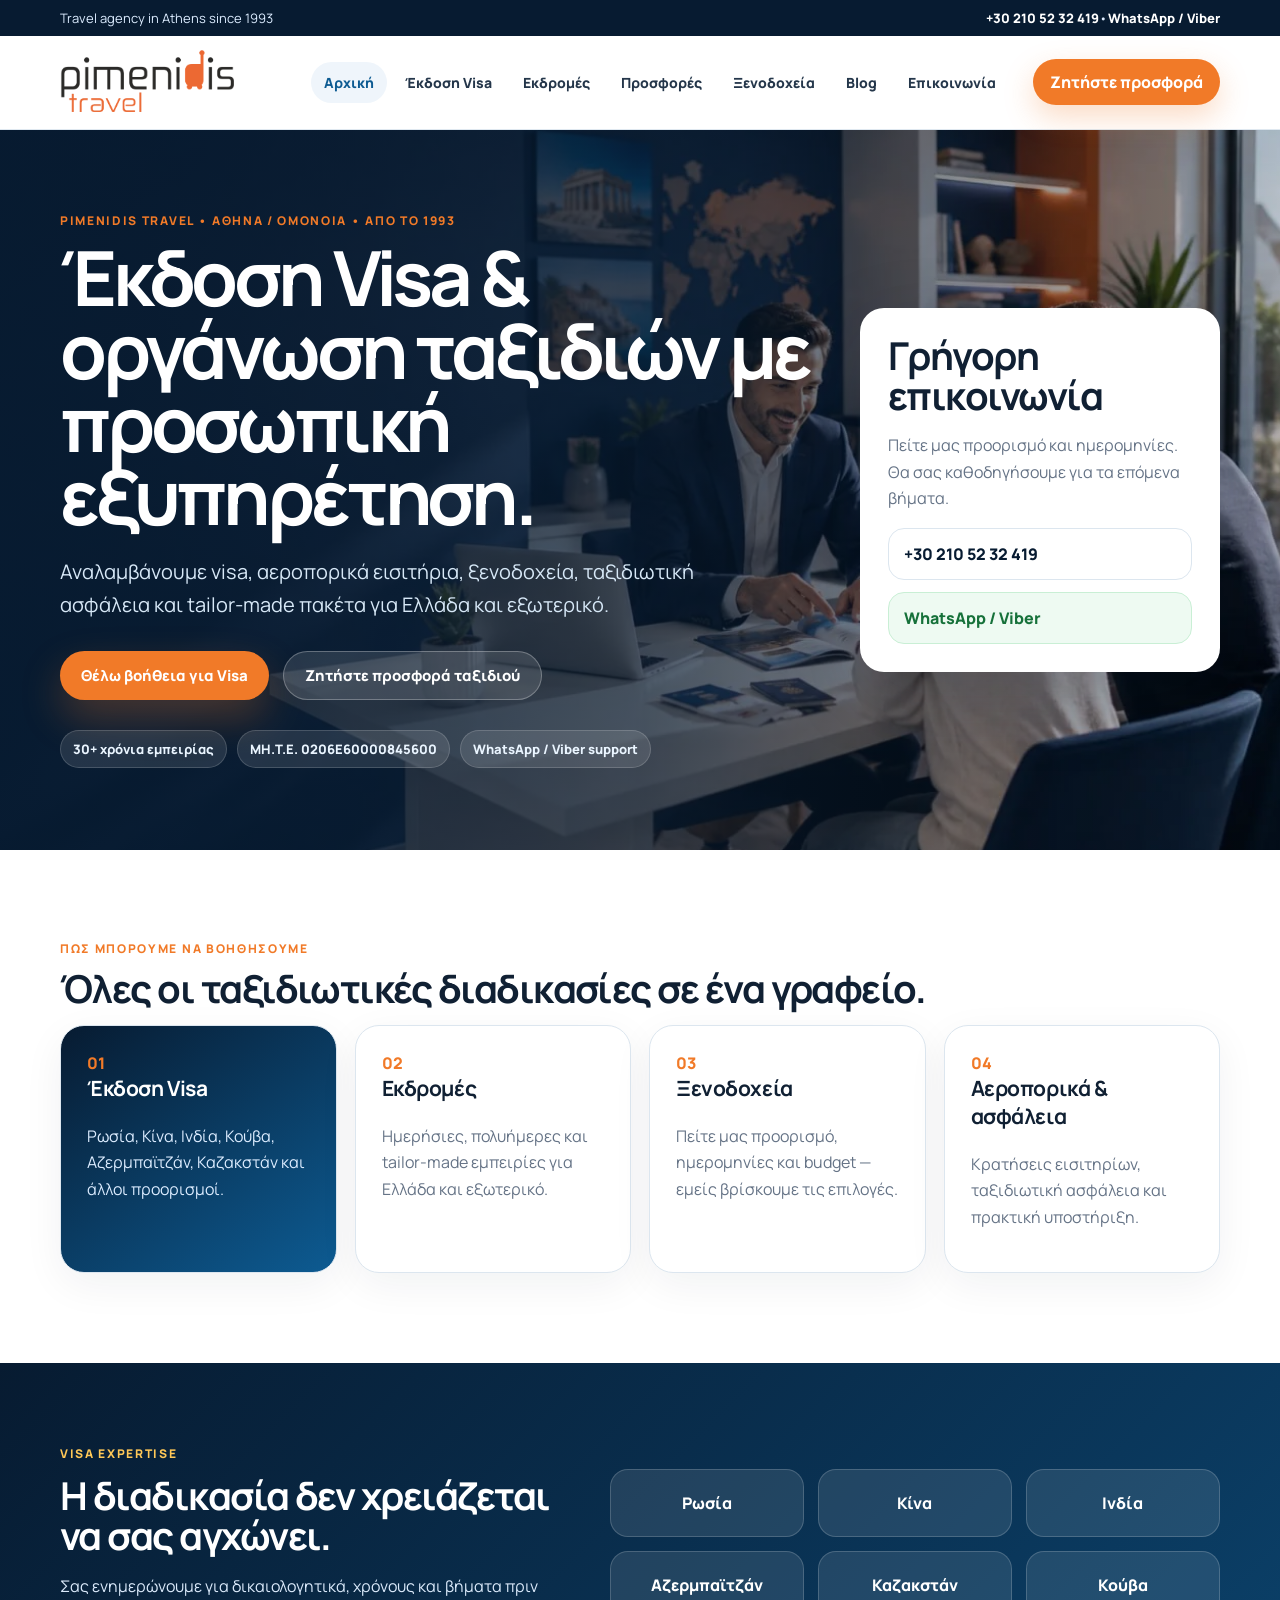
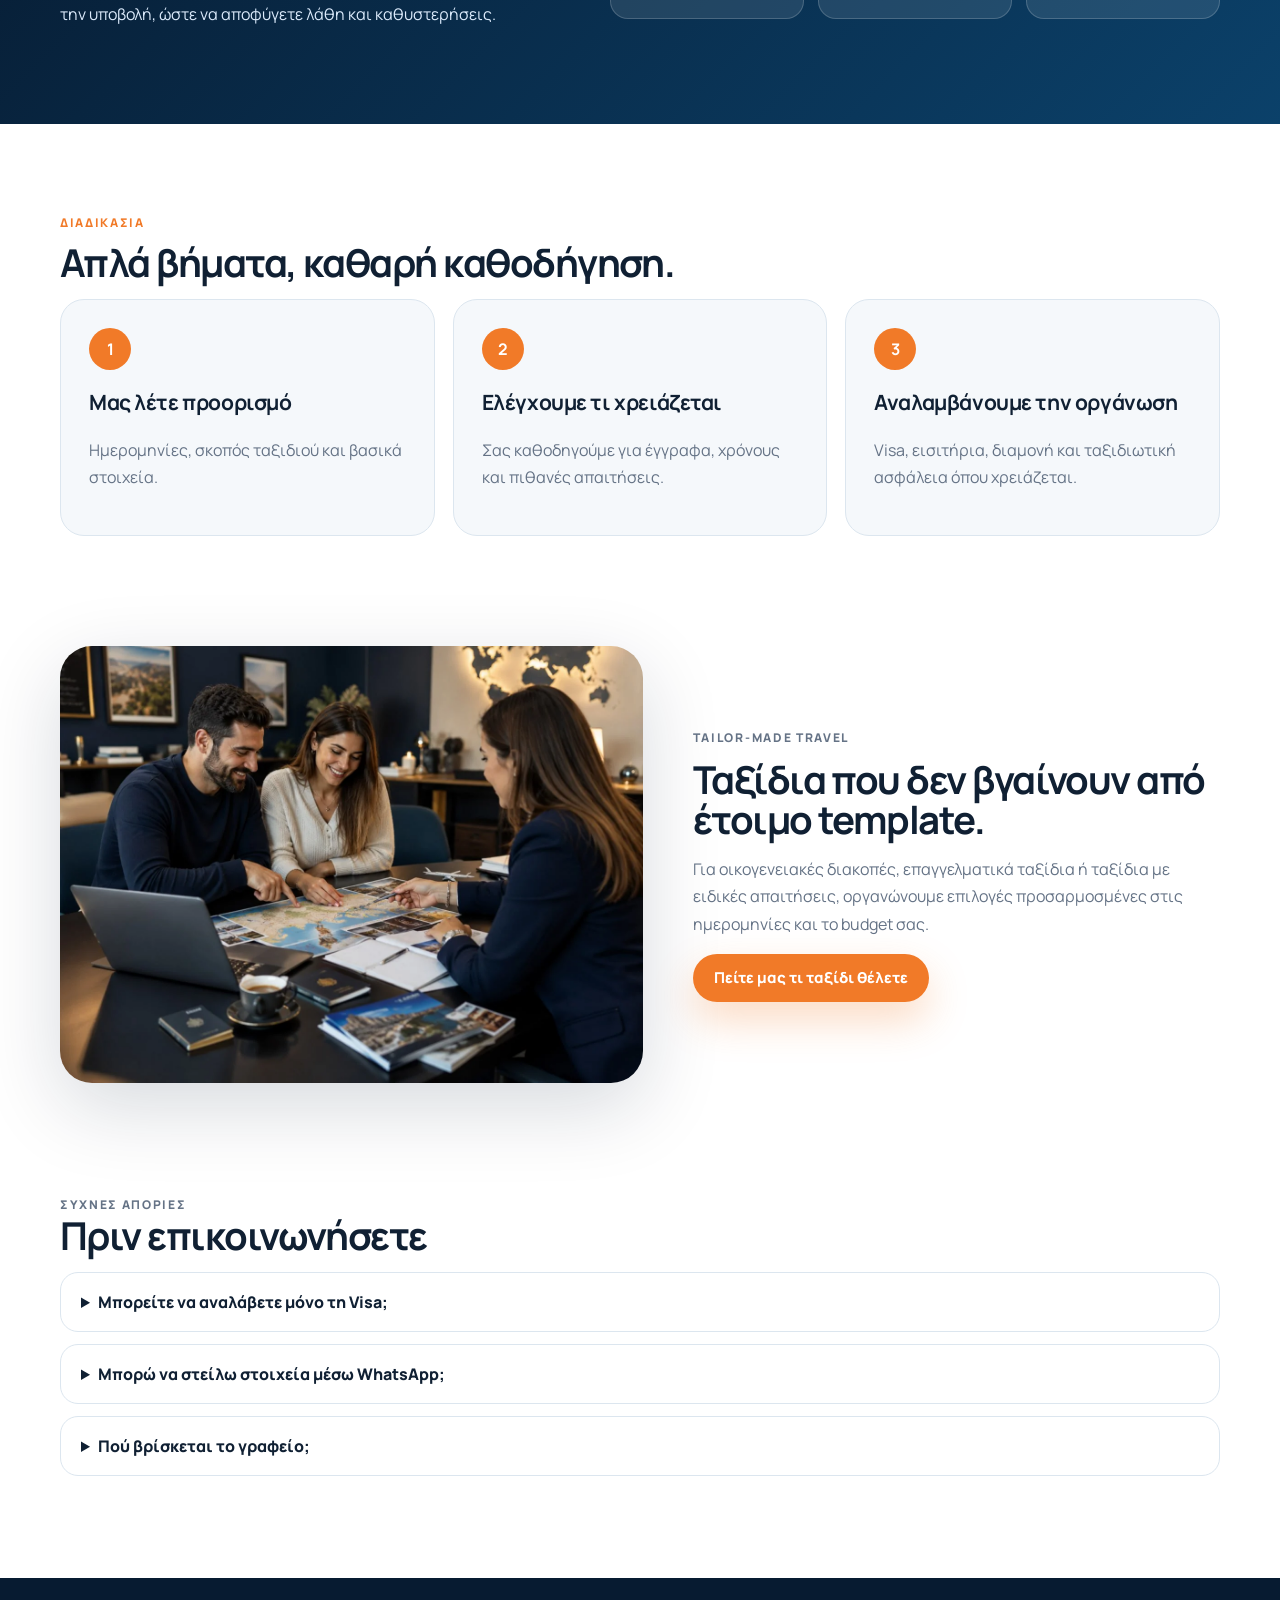
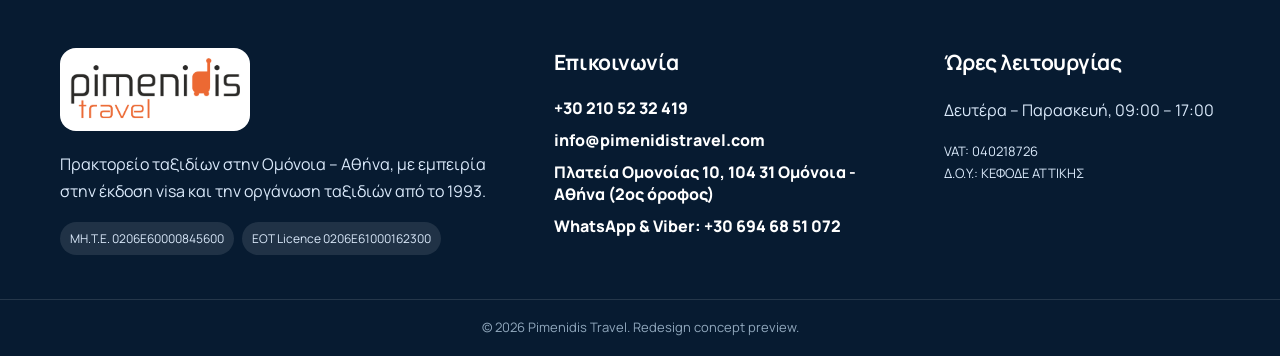
==== commit 0c1796de: "feat: add travel offers category page" ====
--- a/index.html
+++ b/index.html
@@ -1 +1,2 @@
-<!doctype html><html lang="el"><head><meta charset="utf-8"><meta name="viewport" content="width=device-width, initial-scale=1"><title>Pimenidis Travel | Έκδοση Visa & Ταξίδια στην Αθήνα</title><meta name="description" content="Έκδοση Visa και οργάνωση ταξιδιών από το Pimenidis Travel στην Ομόνοια Αθήνα από το 1993."><link rel="preconnect" href="https://fonts.googleapis.com"><link rel="preconnect" href="https://fonts.gstatic.com" crossorigin><link href="https://fonts.googleapis.com/css2?family=Manrope:wght@400;500;600;700;800;900&display=swap" rel="stylesheet"><link rel="stylesheet" href="assets/site.css"></head><body><header class="site-header"><div class="topbar"><div>Travel agency in Athens since 1993</div><div><a href="tel:+302105232419">+30 210 52 32 419</a><span>•</span><a href="https://wa.me/306946851072" target="_blank" rel="noopener">WhatsApp / Viber</a></div></div><div class="nav-wrap"><a class="brand" href="index.html"><img src="assets/logo.png" alt="Pimenidis Travel"></a><button class="menu-toggle" aria-label="Άνοιγμα μενού" aria-expanded="false">☰</button><nav class="primary-nav"><a class="active" href="index.html">Αρχική</a><a class="" href="ekdosi-visa.html">Έκδοση Visa</a><a class="" href="ekdromes.html">Εκδρομές</a><a class="" href="kratisi-ksenodoxeiou.html">Ξενοδοχεία</a><a class="" href="blog.html">Blog</a><a class="" href="contact.html">Επικοινωνία</a></nav><a class="nav-cta" href="contact.html#quote">Ζητήστε προσφορά</a></div></header><main><section class="hero"><div class="hero-bg"></div><div class="wrap hero-grid"><div class="hero-copy"><p class="eyebrow">Pimenidis Travel • Αθήνα / Ομόνοια • Από το 1993</p><h1>Έκδοση Visa & οργάνωση ταξιδιών με προσωπική εξυπηρέτηση.</h1><p class="lead">Αναλαμβάνουμε visa, αεροπορικά εισιτήρια, ξενοδοχεία, ταξιδιωτική ασφάλεια και tailor-made πακέτα για Ελλάδα και εξωτερικό.</p><div class="hero-actions"><a class="btn primary" href="ekdosi-visa.html">Θέλω βοήθεια για Visa</a><a class="btn ghost" href="contact.html#quote">Ζητήστε προσφορά ταξιδιού</a></div><div class="trust-row"><span>30+ χρόνια εμπειρίας</span><span>ΜΗ.Τ.Ε. 0206Ε60000845600</span><span>WhatsApp / Viber support</span></div></div><div class="hero-card"><h2>Γρήγορη επικοινωνία</h2><p>Πείτε μας προορισμό και ημερομηνίες. Θα σας καθοδηγήσουμε για τα επόμενα βήματα.</p><a href="tel:+302105232419" class="quick">+30 210 52 32 419</a><a href="https://wa.me/306946851072" target="_blank" rel="noopener" class="quick whatsapp">WhatsApp / Viber</a></div></div></section><section class="wrap service-intro"><p class="eyebrow">Πώς μπορούμε να βοηθήσουμε</p><h2>Όλες οι ταξιδιωτικές διαδικασίες σε ένα γραφείο.</h2><div class="service-grid"><a class="service-card hot" href="ekdosi-visa.html"><span>01</span><h3>Έκδοση Visa</h3><p>Ρωσία, Κίνα, Ινδία, Κούβα, Αζερμπαϊτζάν, Καζακστάν και άλλοι προορισμοί.</p></a><a class="service-card" href="ekdromes.html"><span>02</span><h3>Εκδρομές</h3><p>Ημερήσιες, πολυήμερες και tailor-made εμπειρίες για Ελλάδα και εξωτερικό.</p></a><a class="service-card" href="kratisi-ksenodoxeiou.html"><span>03</span><h3>Ξενοδοχεία</h3><p>Πείτε μας προορισμό, ημερομηνίες και budget — εμείς βρίσκουμε τις επιλογές.</p></a><a class="service-card" href="contact.html#quote"><span>04</span><h3>Αεροπορικά & ασφάλεια</h3><p>Κρατήσεις εισιτηρίων, ταξιδιωτική ασφάλεια και πρακτική υποστήριξη.</p></a></div></section><section class="visa-band"><div class="wrap visa-band-grid"><div><p class="eyebrow light">Visa expertise</p><h2>Η διαδικασία δεν χρειάζεται να σας αγχώνει.</h2><p>Σας ενημερώνουμε για δικαιολογητικά, χρόνους και βήματα πριν την υποβολή, ώστε να αποφύγετε λάθη και καθυστερήσεις.</p></div><div class="country-grid"><a href="ekdosi-visa.html#russia">Ρωσία</a><a href="ekdosi-visa.html#china">Κίνα</a><a href="ekdosi-visa.html#india">Ινδία</a><a href="ekdosi-visa.html#azerbaijan">Αζερμπαϊτζάν</a><a href="ekdosi-visa.html#kazakhstan">Καζακστάν</a><a href="ekdosi-visa.html#cuba">Κούβα</a></div></div></section><section class="wrap process"><p class="eyebrow">Διαδικασία</p><h2>Απλά βήματα, καθαρή καθοδήγηση.</h2><div class="steps"><div><b>1</b><h3>Μας λέτε προορισμό</h3><p>Ημερομηνίες, σκοπός ταξιδιού και βασικά στοιχεία.</p></div><div><b>2</b><h3>Ελέγχουμε τι χρειάζεται</h3><p>Σας καθοδηγούμε για έγγραφα, χρόνους και πιθανές απαιτήσεις.</p></div><div><b>3</b><h3>Αναλαμβάνουμε την οργάνωση</h3><p>Visa, εισιτήρια, διαμονή και ταξιδιωτική ασφάλεια όπου χρειάζεται.</p></div></div></section><section class="wrap split"><div><img src="assets/new-tailormade-meeting.webp" alt="Ταξίδι σε προορισμό εξωτερικού"></div><div><p class="eyebrow">Tailor-made travel</p><h2>Ταξίδια που δεν βγαίνουν από έτοιμο template.</h2><p>Για οικογενειακές διακοπές, επαγγελματικά ταξίδια ή ταξίδια με ειδικές απαιτήσεις, οργανώνουμε επιλογές προσαρμοσμένες στις ημερομηνίες και το budget σας.</p><a class="btn primary" href="contact.html#quote">Πείτε μας τι ταξίδι θέλετε</a></div></section><section class="wrap faq"><p class="eyebrow">Συχνές απορίες</p><h2>Πριν επικοινωνήσετε</h2><details><summary>Μπορείτε να αναλάβετε μόνο τη Visa;</summary><p>Ναι, μπορούμε να βοηθήσουμε μόνο με τη διαδικασία visa ή συνδυαστικά με εισιτήρια, ξενοδοχείο και ασφάλεια.</p></details><details><summary>Μπορώ να στείλω στοιχεία μέσω WhatsApp;</summary><p>Ναι, το WhatsApp/Viber είναι διαθέσιμο για πρώτη επικοινωνία και καθοδήγηση.</p></details><details><summary>Πού βρίσκεται το γραφείο;</summary><p>Πλατεία Ομονοίας 10, 104 31, Αθήνα, στον 2ο όροφο.</p></details></section></main><footer class="footer"><div class="wrap footer-grid"><div><img src="assets/logo.png" alt="Pimenidis Travel" class="footer-logo"><p>Πρακτορείο ταξιδίων στην Ομόνοια – Αθήνα, με εμπειρία στην έκδοση visa και την οργάνωση ταξιδιών από το 1993.</p><div class="licences"><span>ΜΗ.Τ.Ε. 0206Ε60000845600</span><span>EOT Licence 0206E61000162300</span></div></div><div><h3>Επικοινωνία</h3><a href="tel:+302105232419">+30 210 52 32 419</a><a href="mailto:info@pimenidistravel.com">info@pimenidistravel.com</a><a href="https://www.google.com/maps/search/?api=1&query=%CE%A0%CE%BB%CE%B1%CF%84%CE%B5%CE%AF%CE%B1%20%CE%9F%CE%BC%CE%BF%CE%BD%CE%BF%CE%AF%CE%B1%CF%82%2010%20104%2031%20%CE%91%CE%B8%CE%AE%CE%BD%CE%B1" target="_blank" rel="noopener">Πλατεία Ομονοίας 10, 104 31 Ομόνοια - Αθήνα (2ος όροφος)</a><a href="https://wa.me/306946851072" target="_blank" rel="noopener">WhatsApp & Viber: +30 694 68 51 072</a></div><div><h3>Ώρες λειτουργίας</h3><p>Δευτέρα – Παρασκευή, 09:00 – 17:00</p><p class="small">VAT: 040218726<br>Δ.Ο.Υ.: ΚΕΦΟΔΕ ΑΤΤΙΚΗΣ</p></div></div><div class="legal">© 2026 Pimenidis Travel. Redesign concept preview.</div></footer><div class="mobile-actions"><a href="tel:+302105232419">Κλήση</a><a href="https://wa.me/306946851072" target="_blank" rel="noopener">WhatsApp</a><a href="ekdosi-visa.html">Visa</a></div><script src="assets/site.js"></script></body></html>+<!DOCTYPE html>
+<html lang="el"><head><meta charset="utf-8"/><meta content="width=device-width, initial-scale=1" name="viewport"/><title>Pimenidis Travel | Έκδοση Visa &amp; Ταξίδια στην Αθήνα</title><meta content="Έκδοση Visa και οργάνωση ταξιδιών από το Pimenidis Travel στην Ομόνοια Αθήνα από το 1993." name="description"/><link href="https://fonts.googleapis.com" rel="preconnect"/><link crossorigin="" href="https://fonts.gstatic.com" rel="preconnect"/><link href="https://fonts.googleapis.com/css2?family=Manrope:wght@400;500;600;700;800;900&amp;display=swap" rel="stylesheet"/><link href="assets/site.css?v=newimgs2" rel="stylesheet"/></head><body><header class="site-header"><div class="topbar"><div>Travel agency in Athens since 1993</div><div><a href="tel:+302105232419">+30 210 52 32 419</a><span>•</span><a href="https://wa.me/306946851072" rel="noopener" target="_blank">WhatsApp / Viber</a></div></div><div class="nav-wrap"><a class="brand" href="index.html"><img alt="Pimenidis Travel" src="assets/logo.png"/></a><button aria-expanded="false" aria-label="Άνοιγμα μενού" class="menu-toggle">☰</button><nav class="primary-nav"><a class="active" href="index.html">Αρχική</a><a class="" href="ekdosi-visa.html">Έκδοση Visa</a><a class="" href="ekdromes.html">Εκδρομές</a><a class="" href="prosfores.html">Προσφορές</a><a class="" href="kratisi-ksenodoxeiou.html">Ξενοδοχεία</a><a class="" href="blog.html">Blog</a><a class="" href="contact.html">Επικοινωνία</a></nav><a class="nav-cta" href="contact.html#quote">Ζητήστε προσφορά</a></div></header><main><section class="hero"><div class="hero-bg"></div><div class="wrap hero-grid"><div class="hero-copy"><p class="eyebrow">Pimenidis Travel • Αθήνα / Ομόνοια • Από το 1993</p><h1>Έκδοση Visa &amp; οργάνωση ταξιδιών με προσωπική εξυπηρέτηση.</h1><p class="lead">Αναλαμβάνουμε visa, αεροπορικά εισιτήρια, ξενοδοχεία, ταξιδιωτική ασφάλεια και tailor-made πακέτα για Ελλάδα και εξωτερικό.</p><div class="hero-actions"><a class="btn primary" href="ekdosi-visa.html">Θέλω βοήθεια για Visa</a><a class="btn ghost" href="contact.html#quote">Ζητήστε προσφορά ταξιδιού</a></div><div class="trust-row"><span>30+ χρόνια εμπειρίας</span><span>ΜΗ.Τ.Ε. 0206Ε60000845600</span><span>WhatsApp / Viber support</span></div></div><div class="hero-card"><h2>Γρήγορη επικοινωνία</h2><p>Πείτε μας προορισμό και ημερομηνίες. Θα σας καθοδηγήσουμε για τα επόμενα βήματα.</p><a class="quick" href="tel:+302105232419">+30 210 52 32 419</a><a class="quick whatsapp" href="https://wa.me/306946851072" rel="noopener" target="_blank">WhatsApp / Viber</a></div></div></section><section class="wrap service-intro"><p class="eyebrow">Πώς μπορούμε να βοηθήσουμε</p><h2>Όλες οι ταξιδιωτικές διαδικασίες σε ένα γραφείο.</h2><div class="service-grid"><a class="service-card hot" href="ekdosi-visa.html"><span>01</span><h3>Έκδοση Visa</h3><p>Ρωσία, Κίνα, Ινδία, Κούβα, Αζερμπαϊτζάν, Καζακστάν και άλλοι προορισμοί.</p></a><a class="service-card" href="ekdromes.html"><span>02</span><h3>Εκδρομές</h3><p>Ημερήσιες, πολυήμερες και tailor-made εμπειρίες για Ελλάδα και εξωτερικό.</p></a><a class="service-card" href="kratisi-ksenodoxeiou.html"><span>03</span><h3>Ξενοδοχεία</h3><p>Πείτε μας προορισμό, ημερομηνίες και budget — εμείς βρίσκουμε τις επιλογές.</p></a><a class="service-card" href="contact.html#quote"><span>04</span><h3>Αεροπορικά &amp; ασφάλεια</h3><p>Κρατήσεις εισιτηρίων, ταξιδιωτική ασφάλεια και πρακτική υποστήριξη.</p></a></div></section><section class="visa-band"><div class="wrap visa-band-grid"><div><p class="eyebrow light">Visa expertise</p><h2>Η διαδικασία δεν χρειάζεται να σας αγχώνει.</h2><p>Σας ενημερώνουμε για δικαιολογητικά, χρόνους και βήματα πριν την υποβολή, ώστε να αποφύγετε λάθη και καθυστερήσεις.</p></div><div class="country-grid"><a href="ekdosi-visa.html#russia">Ρωσία</a><a href="ekdosi-visa.html#china">Κίνα</a><a href="ekdosi-visa.html#india">Ινδία</a><a href="ekdosi-visa.html#azerbaijan">Αζερμπαϊτζάν</a><a href="ekdosi-visa.html#kazakhstan">Καζακστάν</a><a href="ekdosi-visa.html#cuba">Κούβα</a></div></div></section><section class="wrap process"><p class="eyebrow">Διαδικασία</p><h2>Απλά βήματα, καθαρή καθοδήγηση.</h2><div class="steps"><div><b>1</b><h3>Μας λέτε προορισμό</h3><p>Ημερομηνίες, σκοπός ταξιδιού και βασικά στοιχεία.</p></div><div><b>2</b><h3>Ελέγχουμε τι χρειάζεται</h3><p>Σας καθοδηγούμε για έγγραφα, χρόνους και πιθανές απαιτήσεις.</p></div><div><b>3</b><h3>Αναλαμβάνουμε την οργάνωση</h3><p>Visa, εισιτήρια, διαμονή και ταξιδιωτική ασφάλεια όπου χρειάζεται.</p></div></div></section><section class="wrap split"><div><img alt="Ταξίδι σε προορισμό εξωτερικού" src="assets/new-tailormade-meeting.webp"/></div><div><p class="eyebrow">Tailor-made travel</p><h2>Ταξίδια που δεν βγαίνουν από έτοιμο template.</h2><p>Για οικογενειακές διακοπές, επαγγελματικά ταξίδια ή ταξίδια με ειδικές απαιτήσεις, οργανώνουμε επιλογές προσαρμοσμένες στις ημερομηνίες και το budget σας.</p><a class="btn primary" href="contact.html#quote">Πείτε μας τι ταξίδι θέλετε</a></div></section><section class="wrap faq"><p class="eyebrow">Συχνές απορίες</p><h2>Πριν επικοινωνήσετε</h2><details><summary>Μπορείτε να αναλάβετε μόνο τη Visa;</summary><p>Ναι, μπορούμε να βοηθήσουμε μόνο με τη διαδικασία visa ή συνδυαστικά με εισιτήρια, ξενοδοχείο και ασφάλεια.</p></details><details><summary>Μπορώ να στείλω στοιχεία μέσω WhatsApp;</summary><p>Ναι, το WhatsApp/Viber είναι διαθέσιμο για πρώτη επικοινωνία και καθοδήγηση.</p></details><details><summary>Πού βρίσκεται το γραφείο;</summary><p>Πλατεία Ομονοίας 10, 104 31, Αθήνα, στον 2ο όροφο.</p></details></section></main><footer class="footer"><div class="wrap footer-grid"><div><img alt="Pimenidis Travel" class="footer-logo" src="assets/logo.png"/><p>Πρακτορείο ταξιδίων στην Ομόνοια – Αθήνα, με εμπειρία στην έκδοση visa και την οργάνωση ταξιδιών από το 1993.</p><div class="licences"><span>ΜΗ.Τ.Ε. 0206Ε60000845600</span><span>EOT Licence 0206E61000162300</span></div></div><div><h3>Επικοινωνία</h3><a href="tel:+302105232419">+30 210 52 32 419</a><a href="mailto:info@pimenidistravel.com">info@pimenidistravel.com</a><a href="https://www.google.com/maps/search/?api=1&amp;query=%CE%A0%CE%BB%CE%B1%CF%84%CE%B5%CE%AF%CE%B1%20%CE%9F%CE%BC%CE%BF%CE%BD%CE%BF%CE%AF%CE%B1%CF%82%2010%20104%2031%20%CE%91%CE%B8%CE%AE%CE%BD%CE%B1" rel="noopener" target="_blank">Πλατεία Ομονοίας 10, 104 31 Ομόνοια - Αθήνα (2ος όροφος)</a><a href="https://wa.me/306946851072" rel="noopener" target="_blank">WhatsApp &amp; Viber: +30 694 68 51 072</a></div><div><h3>Ώρες λειτουργίας</h3><p>Δευτέρα – Παρασκευή, 09:00 – 17:00</p><p class="small">VAT: 040218726<br/>Δ.Ο.Υ.: ΚΕΦΟΔΕ ΑΤΤΙΚΗΣ</p></div></div><div class="legal">© 2026 Pimenidis Travel. Redesign concept preview.</div></footer><div class="mobile-actions"><a href="tel:+302105232419">Κλήση</a><a href="https://wa.me/306946851072" rel="noopener" target="_blank">WhatsApp</a><a href="ekdosi-visa.html">Visa</a></div><script src="assets/site.js?v=newimgs2"></script></body></html>
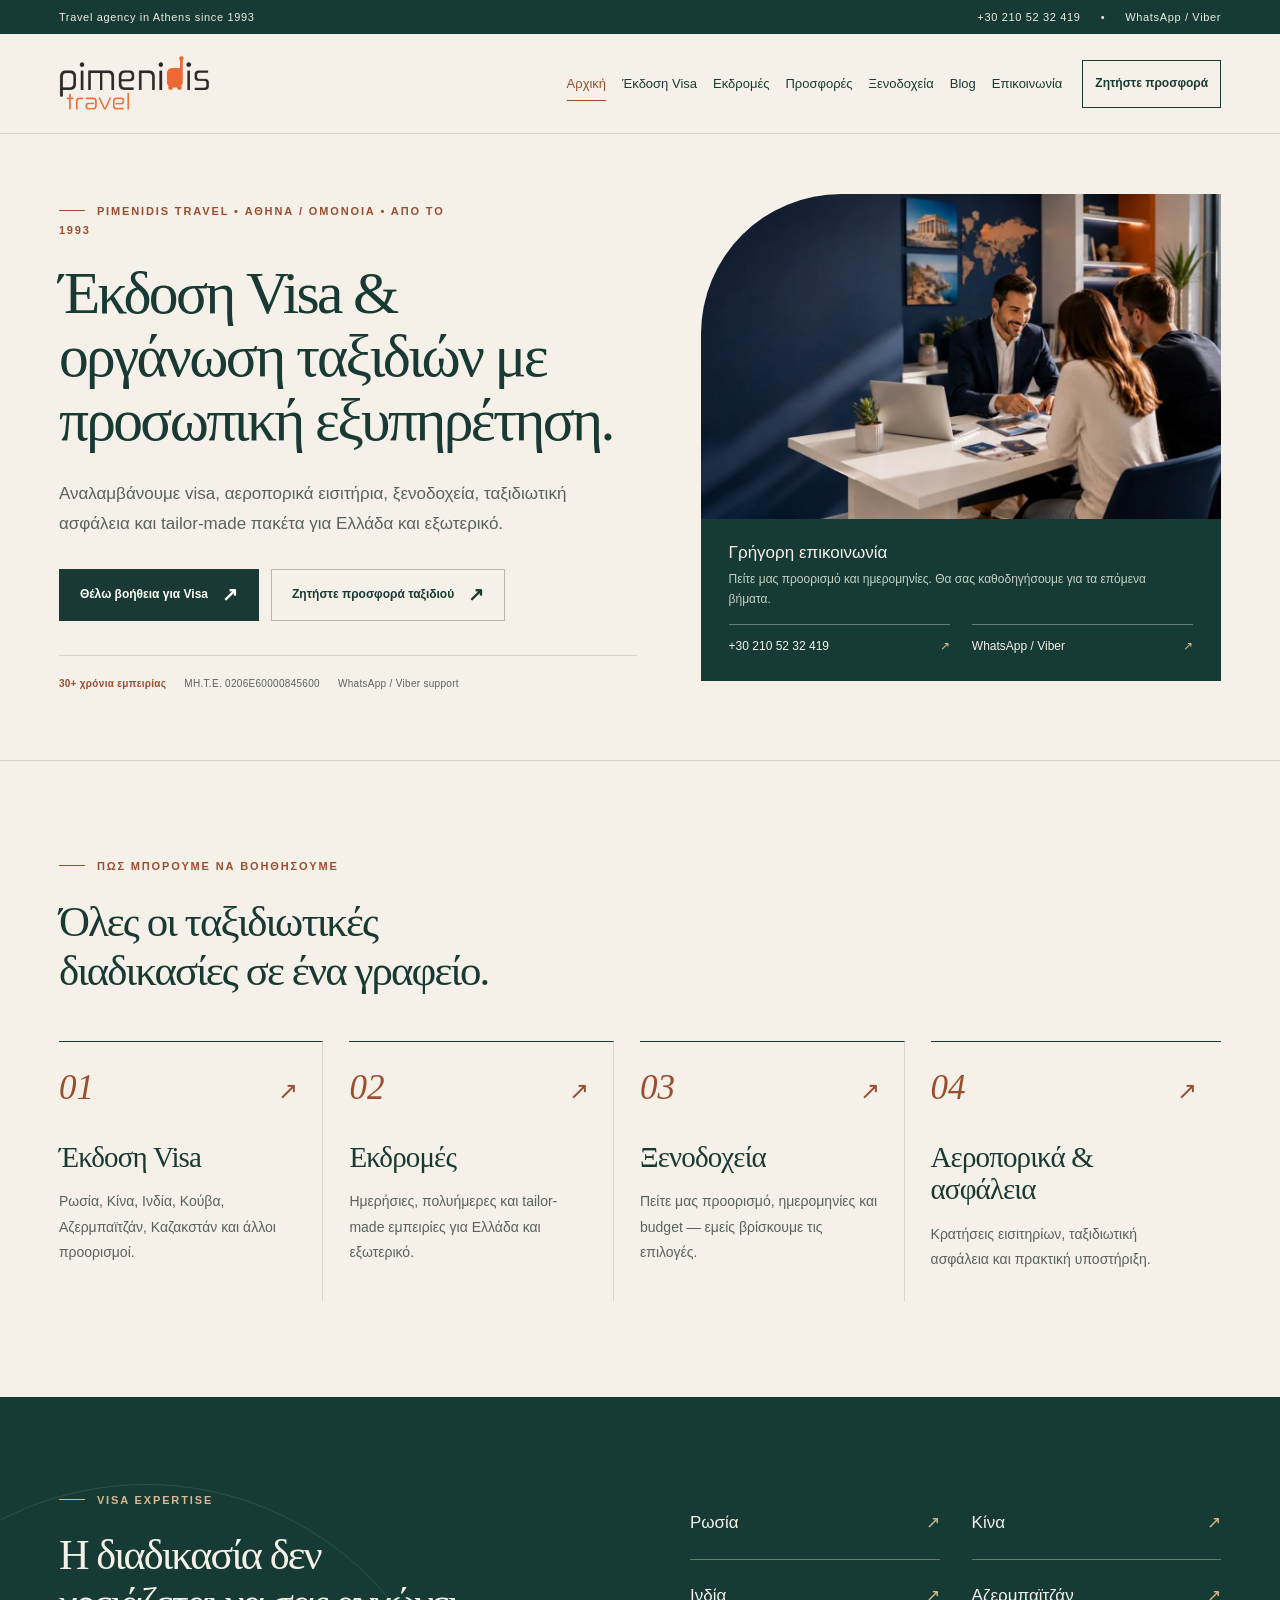
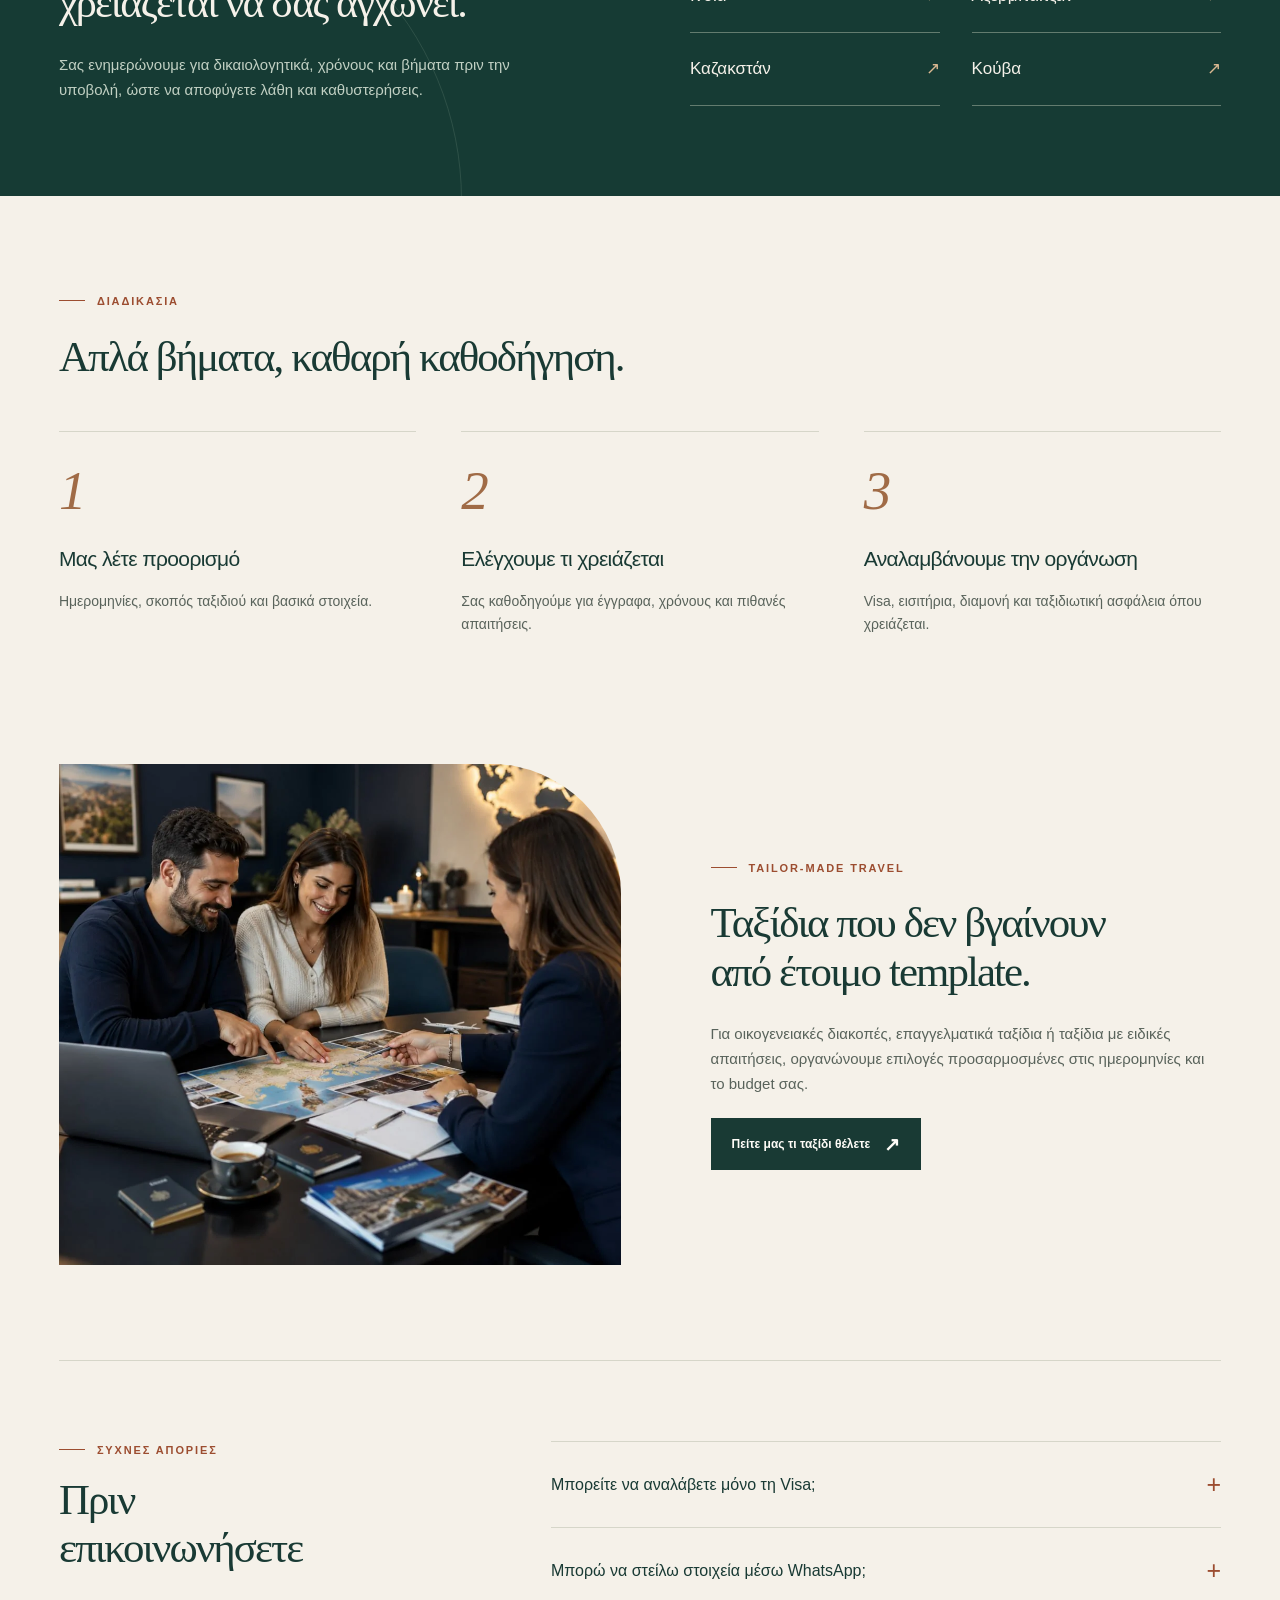
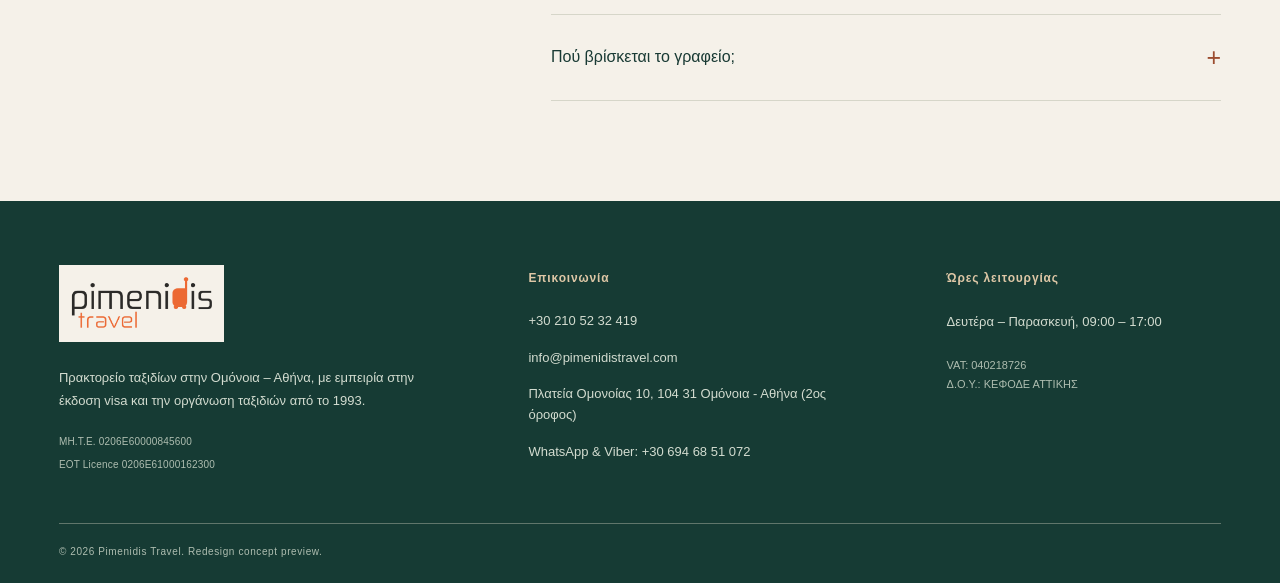
==== commit aba697a5: "Apply approved editorial design preserving main content and offers" ====
--- a/index.html
+++ b/index.html
@@ -1,2 +1,3 @@
 <!DOCTYPE html>
-<html lang="el"><head><meta charset="utf-8"/><meta content="width=device-width, initial-scale=1" name="viewport"/><title>Pimenidis Travel | Έκδοση Visa &amp; Ταξίδια στην Αθήνα</title><meta content="Έκδοση Visa και οργάνωση ταξιδιών από το Pimenidis Travel στην Ομόνοια Αθήνα από το 1993." name="description"/><link href="https://fonts.googleapis.com" rel="preconnect"/><link crossorigin="" href="https://fonts.gstatic.com" rel="preconnect"/><link href="https://fonts.googleapis.com/css2?family=Manrope:wght@400;500;600;700;800;900&amp;display=swap" rel="stylesheet"/><link href="assets/site.css?v=newimgs2" rel="stylesheet"/></head><body><header class="site-header"><div class="topbar"><div>Travel agency in Athens since 1993</div><div><a href="tel:+302105232419">+30 210 52 32 419</a><span>•</span><a href="https://wa.me/306946851072" rel="noopener" target="_blank">WhatsApp / Viber</a></div></div><div class="nav-wrap"><a class="brand" href="index.html"><img alt="Pimenidis Travel" src="assets/logo.png"/></a><button aria-expanded="false" aria-label="Άνοιγμα μενού" class="menu-toggle">☰</button><nav class="primary-nav"><a class="active" href="index.html">Αρχική</a><a class="" href="ekdosi-visa.html">Έκδοση Visa</a><a class="" href="ekdromes.html">Εκδρομές</a><a class="" href="prosfores.html">Προσφορές</a><a class="" href="kratisi-ksenodoxeiou.html">Ξενοδοχεία</a><a class="" href="blog.html">Blog</a><a class="" href="contact.html">Επικοινωνία</a></nav><a class="nav-cta" href="contact.html#quote">Ζητήστε προσφορά</a></div></header><main><section class="hero"><div class="hero-bg"></div><div class="wrap hero-grid"><div class="hero-copy"><p class="eyebrow">Pimenidis Travel • Αθήνα / Ομόνοια • Από το 1993</p><h1>Έκδοση Visa &amp; οργάνωση ταξιδιών με προσωπική εξυπηρέτηση.</h1><p class="lead">Αναλαμβάνουμε visa, αεροπορικά εισιτήρια, ξενοδοχεία, ταξιδιωτική ασφάλεια και tailor-made πακέτα για Ελλάδα και εξωτερικό.</p><div class="hero-actions"><a class="btn primary" href="ekdosi-visa.html">Θέλω βοήθεια για Visa</a><a class="btn ghost" href="contact.html#quote">Ζητήστε προσφορά ταξιδιού</a></div><div class="trust-row"><span>30+ χρόνια εμπειρίας</span><span>ΜΗ.Τ.Ε. 0206Ε60000845600</span><span>WhatsApp / Viber support</span></div></div><div class="hero-card"><h2>Γρήγορη επικοινωνία</h2><p>Πείτε μας προορισμό και ημερομηνίες. Θα σας καθοδηγήσουμε για τα επόμενα βήματα.</p><a class="quick" href="tel:+302105232419">+30 210 52 32 419</a><a class="quick whatsapp" href="https://wa.me/306946851072" rel="noopener" target="_blank">WhatsApp / Viber</a></div></div></section><section class="wrap service-intro"><p class="eyebrow">Πώς μπορούμε να βοηθήσουμε</p><h2>Όλες οι ταξιδιωτικές διαδικασίες σε ένα γραφείο.</h2><div class="service-grid"><a class="service-card hot" href="ekdosi-visa.html"><span>01</span><h3>Έκδοση Visa</h3><p>Ρωσία, Κίνα, Ινδία, Κούβα, Αζερμπαϊτζάν, Καζακστάν και άλλοι προορισμοί.</p></a><a class="service-card" href="ekdromes.html"><span>02</span><h3>Εκδρομές</h3><p>Ημερήσιες, πολυήμερες και tailor-made εμπειρίες για Ελλάδα και εξωτερικό.</p></a><a class="service-card" href="kratisi-ksenodoxeiou.html"><span>03</span><h3>Ξενοδοχεία</h3><p>Πείτε μας προορισμό, ημερομηνίες και budget — εμείς βρίσκουμε τις επιλογές.</p></a><a class="service-card" href="contact.html#quote"><span>04</span><h3>Αεροπορικά &amp; ασφάλεια</h3><p>Κρατήσεις εισιτηρίων, ταξιδιωτική ασφάλεια και πρακτική υποστήριξη.</p></a></div></section><section class="visa-band"><div class="wrap visa-band-grid"><div><p class="eyebrow light">Visa expertise</p><h2>Η διαδικασία δεν χρειάζεται να σας αγχώνει.</h2><p>Σας ενημερώνουμε για δικαιολογητικά, χρόνους και βήματα πριν την υποβολή, ώστε να αποφύγετε λάθη και καθυστερήσεις.</p></div><div class="country-grid"><a href="ekdosi-visa.html#russia">Ρωσία</a><a href="ekdosi-visa.html#china">Κίνα</a><a href="ekdosi-visa.html#india">Ινδία</a><a href="ekdosi-visa.html#azerbaijan">Αζερμπαϊτζάν</a><a href="ekdosi-visa.html#kazakhstan">Καζακστάν</a><a href="ekdosi-visa.html#cuba">Κούβα</a></div></div></section><section class="wrap process"><p class="eyebrow">Διαδικασία</p><h2>Απλά βήματα, καθαρή καθοδήγηση.</h2><div class="steps"><div><b>1</b><h3>Μας λέτε προορισμό</h3><p>Ημερομηνίες, σκοπός ταξιδιού και βασικά στοιχεία.</p></div><div><b>2</b><h3>Ελέγχουμε τι χρειάζεται</h3><p>Σας καθοδηγούμε για έγγραφα, χρόνους και πιθανές απαιτήσεις.</p></div><div><b>3</b><h3>Αναλαμβάνουμε την οργάνωση</h3><p>Visa, εισιτήρια, διαμονή και ταξιδιωτική ασφάλεια όπου χρειάζεται.</p></div></div></section><section class="wrap split"><div><img alt="Ταξίδι σε προορισμό εξωτερικού" src="assets/new-tailormade-meeting.webp"/></div><div><p class="eyebrow">Tailor-made travel</p><h2>Ταξίδια που δεν βγαίνουν από έτοιμο template.</h2><p>Για οικογενειακές διακοπές, επαγγελματικά ταξίδια ή ταξίδια με ειδικές απαιτήσεις, οργανώνουμε επιλογές προσαρμοσμένες στις ημερομηνίες και το budget σας.</p><a class="btn primary" href="contact.html#quote">Πείτε μας τι ταξίδι θέλετε</a></div></section><section class="wrap faq"><p class="eyebrow">Συχνές απορίες</p><h2>Πριν επικοινωνήσετε</h2><details><summary>Μπορείτε να αναλάβετε μόνο τη Visa;</summary><p>Ναι, μπορούμε να βοηθήσουμε μόνο με τη διαδικασία visa ή συνδυαστικά με εισιτήρια, ξενοδοχείο και ασφάλεια.</p></details><details><summary>Μπορώ να στείλω στοιχεία μέσω WhatsApp;</summary><p>Ναι, το WhatsApp/Viber είναι διαθέσιμο για πρώτη επικοινωνία και καθοδήγηση.</p></details><details><summary>Πού βρίσκεται το γραφείο;</summary><p>Πλατεία Ομονοίας 10, 104 31, Αθήνα, στον 2ο όροφο.</p></details></section></main><footer class="footer"><div class="wrap footer-grid"><div><img alt="Pimenidis Travel" class="footer-logo" src="assets/logo.png"/><p>Πρακτορείο ταξιδίων στην Ομόνοια – Αθήνα, με εμπειρία στην έκδοση visa και την οργάνωση ταξιδιών από το 1993.</p><div class="licences"><span>ΜΗ.Τ.Ε. 0206Ε60000845600</span><span>EOT Licence 0206E61000162300</span></div></div><div><h3>Επικοινωνία</h3><a href="tel:+302105232419">+30 210 52 32 419</a><a href="mailto:info@pimenidistravel.com">info@pimenidistravel.com</a><a href="https://www.google.com/maps/search/?api=1&amp;query=%CE%A0%CE%BB%CE%B1%CF%84%CE%B5%CE%AF%CE%B1%20%CE%9F%CE%BC%CE%BF%CE%BD%CE%BF%CE%AF%CE%B1%CF%82%2010%20104%2031%20%CE%91%CE%B8%CE%AE%CE%BD%CE%B1" rel="noopener" target="_blank">Πλατεία Ομονοίας 10, 104 31 Ομόνοια - Αθήνα (2ος όροφος)</a><a href="https://wa.me/306946851072" rel="noopener" target="_blank">WhatsApp &amp; Viber: +30 694 68 51 072</a></div><div><h3>Ώρες λειτουργίας</h3><p>Δευτέρα – Παρασκευή, 09:00 – 17:00</p><p class="small">VAT: 040218726<br/>Δ.Ο.Υ.: ΚΕΦΟΔΕ ΑΤΤΙΚΗΣ</p></div></div><div class="legal">© 2026 Pimenidis Travel. Redesign concept preview.</div></footer><div class="mobile-actions"><a href="tel:+302105232419">Κλήση</a><a href="https://wa.me/306946851072" rel="noopener" target="_blank">WhatsApp</a><a href="ekdosi-visa.html">Visa</a></div><script src="assets/site.js?v=newimgs2"></script></body></html>+
+<html lang="el"><head><script>document.documentElement.classList.add("js");</script><meta charset="utf-8"/><meta content="width=device-width, initial-scale=1" name="viewport"/><title>Pimenidis Travel | Έκδοση Visa &amp; Ταξίδια στην Αθήνα</title><meta content="Έκδοση Visa και οργάνωση ταξιδιών από το Pimenidis Travel στην Ομόνοια Αθήνα από το 1993." name="description"/><link href="assets/editorial.css" rel="stylesheet"/><script defer="" src="assets/site.js"></script></head><body class="page-index"><header class="site-header"><div class="topbar"><div>Travel agency in Athens since 1993</div><div><a href="tel:+302105232419">+30 210 52 32 419</a><span>•</span><a href="https://wa.me/306946851072" rel="noopener" target="_blank">WhatsApp / Viber</a></div></div><div class="nav-wrap"><a class="brand" href="index.html"><img alt="Pimenidis Travel" decoding="async" height="356" loading="eager" src="assets/logo.png" width="953"/></a><button aria-controls="primary-navigation" aria-expanded="false" aria-label="Άνοιγμα μενού" class="menu-toggle">☰</button><nav class="primary-nav" id="primary-navigation"><a aria-current="page" class="active" href="index.html">Αρχική</a><a class="" href="ekdosi-visa.html">Έκδοση Visa</a><a class="" href="ekdromes.html">Εκδρομές</a><a class="" href="prosfores.html">Προσφορές</a><a class="" href="kratisi-ksenodoxeiou.html">Ξενοδοχεία</a><a class="" href="blog.html">Blog</a><a class="" href="contact.html">Επικοινωνία</a></nav><a class="nav-cta" href="contact.html#quote">Ζητήστε προσφορά</a></div></header><main><section class="hero"><div class="wrap hero-grid"><div class="hero-copy"><p class="eyebrow">Pimenidis Travel • Αθήνα / Ομόνοια • Από το 1993</p><h1>Έκδοση Visa &amp; οργάνωση ταξιδιών με προσωπική εξυπηρέτηση.</h1><p class="lead">Αναλαμβάνουμε visa, αεροπορικά εισιτήρια, ξενοδοχεία, ταξιδιωτική ασφάλεια και tailor-made πακέτα για Ελλάδα και εξωτερικό.</p><div class="hero-actions"><a class="btn primary" href="ekdosi-visa.html">Θέλω βοήθεια για Visa</a><a class="btn ghost" href="contact.html#quote">Ζητήστε προσφορά ταξιδιού</a></div><div class="trust-row"><span>30+ χρόνια εμπειρίας</span><span>ΜΗ.Τ.Ε. 0206Ε60000845600</span><span>WhatsApp / Viber support</span></div></div><div class="hero-visual"><img alt="" aria-hidden="true" class="hero-image" decoding="async" fetchpriority="high" height="720" loading="eager" src="assets/new-hero-advisor.webp" width="1280"/><div class="hero-card"><h2>Γρήγορη επικοινωνία</h2><p>Πείτε μας προορισμό και ημερομηνίες. Θα σας καθοδηγήσουμε για τα επόμενα βήματα.</p><a class="quick" href="tel:+302105232419">+30 210 52 32 419</a><a class="quick whatsapp" href="https://wa.me/306946851072" rel="noopener" target="_blank">WhatsApp / Viber</a></div></div></div></section><section class="wrap service-intro"><p class="eyebrow">Πώς μπορούμε να βοηθήσουμε</p><h2>Όλες οι ταξιδιωτικές διαδικασίες σε ένα γραφείο.</h2><div class="service-grid"><a class="service-card hot" href="ekdosi-visa.html"><span>01</span><h3>Έκδοση Visa</h3><p>Ρωσία, Κίνα, Ινδία, Κούβα, Αζερμπαϊτζάν, Καζακστάν και άλλοι προορισμοί.</p></a><a class="service-card" href="ekdromes.html"><span>02</span><h3>Εκδρομές</h3><p>Ημερήσιες, πολυήμερες και tailor-made εμπειρίες για Ελλάδα και εξωτερικό.</p></a><a class="service-card" href="kratisi-ksenodoxeiou.html"><span>03</span><h3>Ξενοδοχεία</h3><p>Πείτε μας προορισμό, ημερομηνίες και budget — εμείς βρίσκουμε τις επιλογές.</p></a><a class="service-card" href="contact.html#quote"><span>04</span><h3>Αεροπορικά &amp; ασφάλεια</h3><p>Κρατήσεις εισιτηρίων, ταξιδιωτική ασφάλεια και πρακτική υποστήριξη.</p></a></div></section><section class="visa-band"><div class="wrap visa-band-grid"><div><p class="eyebrow light">Visa expertise</p><h2>Η διαδικασία δεν χρειάζεται να σας αγχώνει.</h2><p>Σας ενημερώνουμε για δικαιολογητικά, χρόνους και βήματα πριν την υποβολή, ώστε να αποφύγετε λάθη και καθυστερήσεις.</p></div><div class="country-grid"><a href="ekdosi-visa.html#russia">Ρωσία</a><a href="ekdosi-visa.html#china">Κίνα</a><a href="ekdosi-visa.html#india">Ινδία</a><a href="ekdosi-visa.html#azerbaijan">Αζερμπαϊτζάν</a><a href="ekdosi-visa.html#kazakhstan">Καζακστάν</a><a href="ekdosi-visa.html#cuba">Κούβα</a></div></div></section><section class="wrap process"><p class="eyebrow">Διαδικασία</p><h2>Απλά βήματα, καθαρή καθοδήγηση.</h2><div class="steps"><div><b>1</b><h3>Μας λέτε προορισμό</h3><p>Ημερομηνίες, σκοπός ταξιδιού και βασικά στοιχεία.</p></div><div><b>2</b><h3>Ελέγχουμε τι χρειάζεται</h3><p>Σας καθοδηγούμε για έγγραφα, χρόνους και πιθανές απαιτήσεις.</p></div><div><b>3</b><h3>Αναλαμβάνουμε την οργάνωση</h3><p>Visa, εισιτήρια, διαμονή και ταξιδιωτική ασφάλεια όπου χρειάζεται.</p></div></div></section><section class="wrap split"><div><img alt="Ταξίδι σε προορισμό εξωτερικού" decoding="async" height="960" loading="lazy" src="assets/new-tailormade-meeting.webp" width="1280"/></div><div><p class="eyebrow">Tailor-made travel</p><h2>Ταξίδια που δεν βγαίνουν από έτοιμο template.</h2><p>Για οικογενειακές διακοπές, επαγγελματικά ταξίδια ή ταξίδια με ειδικές απαιτήσεις, οργανώνουμε επιλογές προσαρμοσμένες στις ημερομηνίες και το budget σας.</p><a class="btn primary" href="contact.html#quote">Πείτε μας τι ταξίδι θέλετε</a></div></section><section class="wrap faq"><p class="eyebrow">Συχνές απορίες</p><h2>Πριν επικοινωνήσετε</h2><details><summary>Μπορείτε να αναλάβετε μόνο τη Visa;</summary><p>Ναι, μπορούμε να βοηθήσουμε μόνο με τη διαδικασία visa ή συνδυαστικά με εισιτήρια, ξενοδοχείο και ασφάλεια.</p></details><details><summary>Μπορώ να στείλω στοιχεία μέσω WhatsApp;</summary><p>Ναι, το WhatsApp/Viber είναι διαθέσιμο για πρώτη επικοινωνία και καθοδήγηση.</p></details><details><summary>Πού βρίσκεται το γραφείο;</summary><p>Πλατεία Ομονοίας 10, 104 31, Αθήνα, στον 2ο όροφο.</p></details></section></main><footer class="footer"><div class="wrap footer-grid"><div><img alt="Pimenidis Travel" class="footer-logo" decoding="async" height="356" loading="lazy" src="assets/logo.png" width="953"/><p>Πρακτορείο ταξιδίων στην Ομόνοια – Αθήνα, με εμπειρία στην έκδοση visa και την οργάνωση ταξιδιών από το 1993.</p><div class="licences"><span>ΜΗ.Τ.Ε. 0206Ε60000845600</span><span>EOT Licence 0206E61000162300</span></div></div><div><h3>Επικοινωνία</h3><a href="tel:+302105232419">+30 210 52 32 419</a><a href="mailto:info@pimenidistravel.com">info@pimenidistravel.com</a><a href="https://www.google.com/maps/search/?api=1&amp;query=%CE%A0%CE%BB%CE%B1%CF%84%CE%B5%CE%AF%CE%B1%20%CE%9F%CE%BC%CE%BF%CE%BD%CE%BF%CE%AF%CE%B1%CF%82%2010%20104%2031%20%CE%91%CE%B8%CE%AE%CE%BD%CE%B1" rel="noopener" target="_blank">Πλατεία Ομονοίας 10, 104 31 Ομόνοια - Αθήνα (2ος όροφος)</a><a href="https://wa.me/306946851072" rel="noopener" target="_blank">WhatsApp &amp; Viber: +30 694 68 51 072</a></div><div><h3>Ώρες λειτουργίας</h3><p>Δευτέρα – Παρασκευή, 09:00 – 17:00</p><p class="small">VAT: 040218726<br/>Δ.Ο.Υ.: ΚΕΦΟΔΕ ΑΤΤΙΚΗΣ</p></div></div><div class="legal">© 2026 Pimenidis Travel. Redesign concept preview.</div></footer><div class="mobile-actions"><a href="tel:+302105232419">Κλήση</a><a href="https://wa.me/306946851072" rel="noopener" target="_blank">WhatsApp</a><a href="ekdosi-visa.html">Visa</a></div></body></html>
--- a/assets/editorial.css
+++ b/assets/editorial.css
@@ -0,0 +1,31 @@
+/* Pimenidis travel editorial — native Greek-capable fonts, no external requests. */
+:root{--paper:#f5f1e9;--white:#fffdf8;--ink:#193a34;--muted:#59635b;--copper:#9c4d30;--line:#d6d6c9;--dark:#163b34;--gutter:clamp(22px,4.6vw,76px)}
+*{box-sizing:border-box}html{scroll-behavior:smooth;scroll-padding-top:28px}body{margin:0;background:var(--paper);color:var(--ink);font:16px/1.65 Arial,"Segoe UI",sans-serif;-webkit-font-smoothing:antialiased}a{color:inherit;text-underline-offset:5px}img{display:block;max-width:100%;height:auto}button,input,textarea,select{font:inherit}button,a,input,textarea,select,summary{-webkit-tap-highlight-color:transparent}:focus-visible{outline:3px solid var(--copper);outline-offset:5px}::selection{background:#d6bd9e;color:var(--ink)}.wrap{width:min(1288px,calc(100% - var(--gutter)*2));margin-inline:auto}h1,h2,h3,p{margin-top:0}h1,h2{font-family:Georgia,"Times New Roman",serif;font-weight:400;letter-spacing:-.045em;text-wrap:balance}h1{font-size:clamp(43px,4.65vw,72px);line-height:1.075;margin-bottom:26px}h2{font-size:clamp(33px,3.35vw,52px);line-height:1.13;margin-bottom:26px}h3{font-size:21px;line-height:1.35;font-weight:500;letter-spacing:-.03em;margin-bottom:16px}p{margin-bottom:22px}.eyebrow{font-family:Arial,"Segoe UI",sans-serif;font-size:11px;font-weight:700;letter-spacing:.17em;line-height:1.7;text-transform:uppercase;color:var(--copper);margin-bottom:22px}.eyebrow::before{content:"";display:inline-block;width:26px;height:1px;background:currentColor;margin:0 12px 4px 0}.eyebrow.light{color:inherit}
+.topbar{display:flex;align-items:center;justify-content:space-between;background:var(--dark);color:#edece2;padding:8px var(--gutter);font-size:11px;letter-spacing:.06em}.topbar>div:last-child{display:flex;gap:20px}.topbar a{text-decoration:none}.nav-wrap{position:relative;z-index:30;min-height:100px;padding:20px var(--gutter);display:flex;gap:34px;align-items:center;border-bottom:1px solid var(--line);background:var(--paper)}.brand{flex-shrink:0}.brand img{width:172px;height:auto}.primary-nav{display:flex;gap:22px;margin-left:auto;align-items:center}.primary-nav a{position:relative;text-decoration:none;font-size:13px;white-space:nowrap;padding-block:12px}.primary-nav a::after{content:"";position:absolute;bottom:5px;left:0;right:0;height:1px;background:var(--copper);transform:scaleX(0);transform-origin:left;transition:transform .2s}.primary-nav a:hover::after,.primary-nav a.active::after{transform:scaleX(1)}.primary-nav a.active{color:var(--copper)}.nav-cta{font-size:12px;font-weight:700;text-decoration:none;border:1px solid var(--ink);padding:13px 18px;white-space:nowrap;transition:background .2s,color .2s}.nav-cta:hover{background:var(--ink);color:var(--paper)}.menu-toggle{display:none;cursor:pointer;border:1px solid var(--line);width:46px;height:46px;background:transparent;color:var(--ink);font-size:23px}
+.hero{padding:36px 0 56px;border-bottom:1px solid var(--line)}.hero-grid{display:grid;grid-template-columns:1.11fr 1fr;gap:clamp(34px,5vw,80px);align-items:stretch}.hero-copy{padding-block:32px 12px;align-self:center}.hero-copy .eyebrow{max-width:410px}.hero-copy .lead{font-size:17px;color:var(--muted);max-width:550px;line-height:1.75}.hero-actions{display:flex;gap:12px;flex-wrap:wrap;margin-block:30px}.btn{display:inline-flex;align-items:center;justify-content:center;gap:14px;min-height:52px;padding:14px 20px;border:1px solid var(--ink);border-radius:0;text-decoration:none;font-size:12px;font-weight:700;line-height:1.6;cursor:pointer;transition:background .2s,color .2s,transform .2s}.btn::after{content:"↗";font-size:19px;line-height:1}.btn.primary{background:var(--ink);color:var(--white)}.btn.primary:hover{background:var(--copper);border-color:var(--copper)}.btn.ghost{background:transparent;color:var(--ink);border-color:#b4b9ac}.btn.ghost:hover{background:#e6e2d8}.trust-row{display:flex;flex-wrap:wrap;gap:8px 18px;border-top:1px solid var(--line);padding-top:20px;margin-top:34px;font-size:10px;color:var(--muted);letter-spacing:.03em}.trust-row span:first-child{color:var(--copper);font-weight:700}.hero-visual{position:relative;min-width:0;display:flex;flex-direction:column}.hero-image{width:100%;height:100%;object-fit:cover}.hero-visual>.hero-image{flex:1;min-height:390px;max-height:590px;object-position:48% center;border-top-left-radius:140px}.hero-card{position:relative;background:var(--dark);color:var(--paper);padding:24px 28px;display:grid;grid-template-columns:1fr 1fr;gap:0 22px}.hero-card h2{font-family:Arial,"Segoe UI",sans-serif;font-size:17px;letter-spacing:0;margin:0 0 8px;grid-column:1/-1}.hero-card p{font-size:12px;line-height:1.65;color:#c5d2c4;margin:0 0 14px;grid-column:1/-1;max-width:440px}.quick{font-size:12px;text-decoration:none;border-top:1px solid #648076;padding-top:12px;white-space:nowrap}.quick::after{content:"↗";float:right;color:#dab891}
+.service-intro,.process,.faq,.article-grid{padding-block:96px}.service-intro>h2{max-width:720px}.service-grid{display:grid;grid-template-columns:repeat(4,minmax(0,1fr));margin-top:46px}.service-card{position:relative;display:block;padding:28px 26px 26px 0;text-decoration:none;border-top:1px solid var(--ink);border-right:1px solid var(--line);margin-right:26px;min-height:260px;transition:color .2s}.service-card:last-child{border-right:0;margin-right:0}.service-card>span{display:block;color:var(--copper);font-family:Georgia,serif;font-size:35px;line-height:1;margin-bottom:36px;font-style:italic}.service-card h3{font-family:Georgia,serif;font-size:29px;font-weight:400;line-height:1.12}.service-card p{color:var(--muted);font-size:14px;margin-bottom:0;line-height:1.8}.service-card:hover{color:var(--copper)}a.service-card::after{content:"↗";position:absolute;right:24px;top:29px;font-size:24px;color:var(--copper)}.visa-band{background:var(--dark);color:var(--paper);padding-block:90px;position:relative;overflow:hidden}.visa-band::after{content:"";position:absolute;left:-170px;bottom:-320px;width:630px;height:630px;border:1px solid #73908040;border-radius:50%;pointer-events:none}.visa-band-grid{display:grid;grid-template-columns:1fr 1fr;gap:100px;align-items:center}.visa-band h2{font-size:clamp(35px,3.3vw,51px)}.visa-band p:not(.eyebrow){font-size:15px;color:#c1d0c3;max-width:510px;margin:0}.visa-band .eyebrow{color:#dab891}.country-grid{display:grid;grid-template-columns:1fr 1fr;gap:0 32px}.country-grid a{position:relative;padding:22px 0;border-bottom:1px solid #637c6f;text-decoration:none;font-size:17px}.country-grid a::after{content:"↗";float:right;color:#dab891}.country-grid a:hover{color:#dab891}.process>h2{max-width:740px}.steps{display:grid;grid-template-columns:repeat(3,minmax(0,1fr));gap:45px;margin-top:50px}.steps>div{position:relative;border-top:1px solid var(--line);padding-top:27px}.steps b{font:italic 55px Georgia,serif;color:#a06b46;display:block;margin-bottom:23px}.steps h3{max-width:330px}.steps p{font-size:14px;color:var(--muted);max-width:340px}.split{display:grid;grid-template-columns:1.1fr 1fr;gap:90px;align-items:center;padding-block:10px 95px}.split img{width:100%;aspect-ratio:1.12;object-fit:cover;border-top-right-radius:130px}.split p:not(.eyebrow){color:var(--muted);font-size:15px}.split h2{max-width:490px}.faq{border-top:1px solid var(--line);display:grid;grid-template-columns:.75fr 1.25fr;column-gap:90px;padding-block:80px 100px}.faq>.eyebrow{grid-column:1;margin-bottom:16px}.faq>h2{grid-column:1;grid-row:2/5;max-width:280px}.faq details{grid-column:2;border-bottom:1px solid var(--line);padding:22px 0}.faq details:first-of-type{grid-row:1/3;border-top:1px solid var(--line)}.faq summary{display:flex;align-items:center;justify-content:space-between;gap:18px;list-style:none;font-size:16px;cursor:pointer}.faq summary::-webkit-details-marker{display:none}.faq summary::after{content:"+";font-weight:400;font-size:25px;color:var(--copper)}.faq details[open] summary::after{content:"−"}.faq details p{font-size:14px;color:var(--muted);margin:16px 30px 0 0}
+.page-hero{display:grid;grid-template-columns:1.08fr 1fr;min-height:540px;border-bottom:1px solid var(--line);padding:40px var(--gutter) 55px;gap:clamp(35px,5vw,80px);align-items:center;max-width:1440px;margin:auto}.page-hero>.wrap{width:auto;margin:0;padding-block:30px}.page-hero h1{font-size:clamp(42px,4.5vw,68px);max-width:720px}.page-hero p:not(.eyebrow){color:var(--muted);font-size:16px;max-width:570px}.page-hero .eyebrow{color:var(--copper)}.page-hero-visual{height:100%;min-height:430px;max-height:620px;overflow:hidden;border-top-left-radius:140px;align-self:stretch}.page-hero .hero-image{min-height:430px}.visa-hero .hero-image{object-position:50% center}.trips-hero .page-hero-visual{border-radius:0 0 130px 0}.hotel-hero .page-hero-visual{border-radius:140px 140px 0 0}.blog-hero .page-hero-visual{border-radius:0;min-height:320px;max-height:430px;align-self:center}.blog-hero .hero-image{min-height:320px}.contact-hero{grid-template-columns:1.5fr .5fr;min-height:410px}.contact-hero .page-hero-visual{min-height:240px;max-height:300px;border-radius:0;align-self:center;display:flex;justify-content:center}.contact-hero .hero-image{width:180px;min-height:0;object-fit:contain;opacity:.7}.notice{border-left:2px solid var(--copper);padding:15px 24px;margin-block:55px 46px;max-width:1040px;font-size:14px;color:var(--muted)}.notice strong{color:var(--ink)}.cards.countries{display:grid;grid-template-columns:repeat(3,minmax(0,1fr));column-gap:45px;counter-reset:countries;margin-bottom:30px}.cards article{position:relative;border-top:1px solid var(--line);padding:32px 0 38px;scroll-margin-top:35px}.cards article::before{counter-increment:countries;content:counter(countries,decimal-leading-zero);display:block;font:italic 25px Georgia,serif;color:var(--copper);margin-bottom:24px}.cards h2{font-size:33px;margin-bottom:18px}.cards p{font-size:14px;color:var(--muted);margin:0}.page-ekdosi-visa .process{border-top:1px solid var(--line);margin-top:30px}.promo{margin-top:65px;padding:42px 50px;background:#e7dfcf;border-left:3px solid var(--copper);display:grid;grid-template-columns:1.1fr 1fr;gap:0 60px}.promo span{grid-column:1/-1;text-transform:uppercase;letter-spacing:.14em;font-size:10px;color:var(--copper);margin-bottom:22px;font-weight:700}.promo h2{font-size:42px;margin-bottom:0}.promo p{align-self:center;font-size:15px;color:var(--muted);margin-bottom:0}.page-ekdromes main>.wrap{padding-bottom:85px}.page-ekdromes .service-grid{grid-template-columns:repeat(3,minmax(0,1fr));margin-top:60px}.page-ekdromes .service-card{min-height:190px}.article-grid{grid-template-columns:repeat(3,minmax(0,1fr));display:grid;gap:34px}.article-grid article{min-width:0}.article-grid img{width:100%;aspect-ratio:1.25;object-fit:cover;margin-bottom:28px}.article-grid h2{font-size:31px;line-height:1.2;margin-bottom:18px}.article-grid p{font-size:14px;color:var(--muted);border-top:1px solid var(--line);padding-top:18px}
+.form-section,.contact-grid{display:grid;grid-template-columns:.85fr 1.15fr;gap:90px;padding-block:85px 100px;align-items:start}.form-section>div{padding-top:25px}.form-section p:not(.eyebrow){color:var(--muted);font-size:15px;max-width:360px}.smart-form{background:#e9e8de;padding:38px;display:grid;grid-template-columns:1fr 1fr;gap:23px 22px}.smart-form>h2{grid-column:1/-1;font-size:38px}.smart-form label{display:grid;gap:9px;font-size:12px;font-weight:700;min-width:0}.smart-form label:has(textarea){grid-column:1/-1}.smart-form input,.smart-form select,.smart-form textarea{width:100%;min-width:0;background:var(--white);border:1px solid #c1c6b6;border-radius:0;padding:13px 12px;color:var(--ink);font-size:16px;min-height:49px}.smart-form textarea{min-height:140px;resize:vertical}.smart-form .btn{grid-column:1/-1;justify-self:start;min-width:180px}.contact-panel{padding-top:10px}.contact-panel h2{font-size:37px}.contact-panel a{display:block;border-bottom:1px solid var(--line);padding-block:16px;text-decoration:none;font-size:15px;overflow-wrap:anywhere}.contact-panel a:first-of-type{font-family:Georgia,serif;font-size:34px;letter-spacing:-.03em}.contact-panel a:hover{color:var(--copper)}.contact-panel p{font-size:13px;color:var(--muted);margin-top:24px}.contact-panel img{height:115px;width:auto;object-fit:contain;transform:rotate(-20deg);margin:30px auto 0;opacity:.65}.footer{background:var(--dark);color:#d3dcd0;padding:64px 0 22px}.footer-grid{display:grid;grid-template-columns:1.15fr 1fr .8fr;gap:75px}.footer-logo{width:165px;background:var(--paper);padding:12px;margin-bottom:24px}.footer p{font-size:13px;line-height:1.8}.footer h3{font-size:12px;font-weight:700;color:#dec7a6;letter-spacing:.07em;margin:5px 0 24px}.footer a{display:block;text-decoration:none;font-size:13px;margin-bottom:15px;overflow-wrap:anywhere}.footer a:hover{color:#dec7a6;text-decoration:underline}.licences{display:grid;gap:6px;font-size:10px;letter-spacing:.02em;color:#aebdb0}.footer .small{font-size:11px;color:#aebdb0}.legal{width:min(1288px,calc(100% - var(--gutter)*2));margin:46px auto 0;border-top:1px solid #60766b;padding-top:20px;font-size:10px;letter-spacing:.06em;color:#aebdb0}.mobile-actions{display:none}
+@media(min-width:1600px){.hero-grid{gap:90px}.hero{padding-block:54px 75px}}
+@media(max-width:1150px){.nav-wrap{gap:20px}.primary-nav{gap:16px}.nav-cta{display:none}.hero-grid{gap:35px}h1{font-size:55px}.hero-actions{gap:10px}.hero-actions .btn{padding-inline:15px;font-size:11px}.hero-card{padding:22px}.hero-card .quick{font-size:11px}.visa-band-grid,.split,.form-section,.contact-grid{gap:50px}.footer-grid{gap:40px}}
+@media(max-width:900px){.topbar{font-size:10px}.topbar>div:last-child{gap:12px}.nav-wrap{min-height:83px;padding-block:15px;flex-wrap:wrap}.brand img{width:145px}.js .menu-toggle{display:block;margin-left:auto}.primary-nav{flex-basis:100%;margin:0;flex-wrap:wrap}.js .primary-nav{display:none;position:absolute;left:var(--gutter);right:var(--gutter);top:calc(100% - 1px);background:var(--white);padding:18px 25px;border:1px solid var(--line);box-shadow:0 18px 30px #193a3415;flex-direction:column;gap:0;align-items:stretch}.js .primary-nav.open{display:flex}.primary-nav a{font-size:15px;padding-block:12px}.hero-grid{grid-template-columns:1.03fr 1fr;gap:28px}h1{font-size:44px}.hero-copy{padding-block:12px}.hero-copy .eyebrow{font-size:9px}.hero-copy .lead{font-size:14px}.hero-actions .btn{width:100%;font-size:12px}.hero-visual>.hero-image{min-height:340px;border-top-left-radius:100px}.hero-card{display:block;padding:23px}.hero-card .quick{display:block;margin-top:10px}.hero-card h2{font-size:16px}.hero-card p{font-size:11px}.trust-row{font-size:9px;gap:6px 12px}.service-grid{grid-template-columns:1fr 1fr;gap:30px 0}.service-card{min-height:240px}.service-card:nth-child(2){border-right:0;margin-right:0}.service-card:nth-child(3),.service-card:nth-child(4){padding-bottom:0}.service-intro,.process,.article-grid{padding-block:65px}.visa-band{padding-block:65px}.visa-band-grid{gap:40px;grid-template-columns:1fr 1fr}.country-grid{gap:0 20px;grid-template-columns:1fr}.country-grid a{font-size:15px;padding-block:10px}.steps{gap:25px}.steps h3{font-size:17px}.split{gap:35px;padding-block:10px 65px}.split h2{font-size:34px}.faq{column-gap:40px;padding-block:60px}.faq summary{font-size:14px}.page-hero{gap:28px;min-height:480px;padding-block:35px 40px}.page-hero h1{font-size:44px}.page-hero-visual,.page-hero .hero-image{min-height:390px}.page-hero p:not(.eyebrow){font-size:14px}.contact-hero{grid-template-columns:1.4fr .6fr;min-height:350px}.contact-hero .page-hero-visual{min-height:180px}.contact-hero .hero-image{min-height:0;width:120px}.cards.countries{grid-template-columns:1fr 1fr;gap:0 35px}.cards h2{font-size:31px}.article-grid{gap:22px}.article-grid h2{font-size:25px}.article-grid img{aspect-ratio:1}.promo{padding:32px;gap:30px}.promo h2{font-size:33px}.form-section,.contact-grid{gap:35px;grid-template-columns:.85fr 1.15fr;padding-block:55px 70px}.smart-form{padding:25px;grid-template-columns:1fr}.smart-form>h2{font-size:33px}.contact-panel a:first-of-type{font-size:27px}.footer-grid{grid-template-columns:1fr 1fr;gap:32px}.footer-grid>div:last-child{grid-column:2;grid-row:2}.footer-grid>div:first-child{grid-row:1/3}.footer{padding-bottom:90px}.mobile-actions{display:flex;position:fixed;bottom:0;left:0;right:0;z-index:40;background:var(--dark);border-top:1px solid #667c70;padding-bottom:env(safe-area-inset-bottom)}.mobile-actions a{flex:1;padding:14px 8px;text-align:center;text-decoration:none;font-size:12px;color:var(--paper);border-right:1px solid #61776b}.mobile-actions a:last-child{background:#9c4d30;border:0}}
+@media(max-width:680px){:root{--gutter:23px}.topbar{display:none}.nav-wrap{min-height:80px}.hero{padding:24px 0 40px}.hero-grid{grid-template-columns:1fr;gap:28px}.hero-copy{padding:8px 0 0}.hero-copy .eyebrow{font-size:9px;margin-bottom:20px;max-width:330px}h1{font-size:43px;line-height:1.08;letter-spacing:-.047em}.hero-copy .lead{font-size:15px;line-height:1.7}.hero-actions{margin-block:24px 0;gap:10px}.hero-actions .btn{width:auto;flex:1 1 auto;min-height:50px;font-size:11px;padding-inline:13px}.trust-row{margin-top:24px;padding-top:15px;font-size:9px}.hero-visual>.hero-image{height:315px;min-height:0;flex:auto;object-position:50% center;border-top-left-radius:95px}.hero-card{padding:23px;display:grid;grid-template-columns:1fr 1fr;gap:0 16px}.hero-card p{font-size:12px}.hero-card .quick{font-size:10px}.service-intro,.process,.article-grid{padding-block:54px}h2{font-size:35px}.eyebrow{font-size:10px;margin-bottom:16px}.service-grid{margin-top:32px;gap:0 22px}.service-card{border-right:0;margin:0;padding:23px 0 29px;min-height:0}.service-card>span{font-size:29px;margin-bottom:25px}.service-card h3{font-size:25px}.service-card p{font-size:12px;line-height:1.75}a.service-card::after{right:0;top:21px;font-size:19px}.service-card:nth-child(3),.service-card:nth-child(4){margin-top:22px}.visa-band{padding-block:55px}.visa-band-grid{grid-template-columns:1fr;gap:30px}.visa-band h2{font-size:36px}.visa-band p:not(.eyebrow){font-size:14px}.country-grid{grid-template-columns:1fr 1fr;gap:0 25px}.country-grid a{font-size:14px;padding-block:15px}.steps{grid-template-columns:1fr;gap:0;margin-top:32px}.steps>div{padding:26px 0 24px 62px}.steps b{position:absolute;left:0;top:21px;font-size:40px}.steps h3{font-size:18px;margin-bottom:10px}.steps p{font-size:14px;margin:0;max-width:none}.split{grid-template-columns:1fr;gap:32px;padding-bottom:55px}.split img{aspect-ratio:1.2;border-top-right-radius:85px}.split h2{font-size:35px}.faq{display:block;padding-block:50px 60px}.faq>h2{max-width:none}.faq details{padding-block:21px}.faq summary{font-size:15px}.page-hero{grid-template-columns:1fr;gap:16px;padding:30px var(--gutter) 36px;min-height:0}.page-hero>.wrap{padding-block:0}.page-hero h1{font-size:41px;margin-bottom:22px}.page-hero p:not(.eyebrow){font-size:15px}.page-hero .btn{font-size:12px;margin-bottom:15px}.page-hero-visual{height:290px;min-height:0;max-height:none;border-top-left-radius:90px}.page-hero .hero-image{min-height:0}.trips-hero .page-hero-visual{border-bottom-right-radius:85px}.hotel-hero .page-hero-visual{border-radius:95px 95px 0 0}.blog-hero .page-hero-visual{min-height:0;height:240px}.blog-hero .hero-image{min-height:0}.contact-hero{position:relative;padding-right:var(--gutter)}.contact-hero h1{max-width:300px}.contact-hero .page-hero-visual{position:absolute;right:15px;top:17px;width:50px;height:95px;min-height:0;opacity:.35;pointer-events:none}.contact-hero .hero-image{width:50px}.notice{margin-block:36px 30px;padding:5px 0 5px 18px;font-size:13px}.cards.countries{grid-template-columns:1fr;gap:0;margin-bottom:10px}.cards article{padding:25px 0 28px 43px}.cards article::before{position:absolute;left:0;top:27px;font-size:20px}.cards h2{font-size:29px;margin-bottom:14px}.cards p{font-size:14px}.page-ekdosi-visa .process{margin-top:0}.promo{display:block;margin-top:38px;padding:28px}.promo span{display:block;margin-bottom:18px}.promo h2{font-size:34px;margin-bottom:20px}.promo p{font-size:14px}.page-ekdromes .service-grid{grid-template-columns:1fr;margin-top:35px}.page-ekdromes .service-card{min-height:0;padding-block:25px;margin-top:0}.page-ekdromes .service-card h3{font-size:29px}.page-ekdromes .service-card p{font-size:14px}.page-ekdromes main>.wrap{padding-bottom:32px}.article-grid{grid-template-columns:1fr;gap:35px}.article-grid img{aspect-ratio:1.45;margin-bottom:22px}.article-grid h2{font-size:30px}.article-grid p{font-size:14px;margin-bottom:0}.form-section,.contact-grid{grid-template-columns:1fr;padding-block:40px 55px;gap:35px}.form-section>div{padding-top:0}.form-section p:not(.eyebrow){max-width:none}.smart-form{padding:26px 22px;gap:20px}.smart-form>h2{font-size:33px;margin-bottom:5px}.smart-form .btn{width:100%}.contact-panel h2{font-size:34px}.contact-panel a:first-of-type{font-size:32px}.contact-panel img{height:75px;margin-top:20px}.footer{padding-top:44px}.footer-grid{grid-template-columns:1fr;gap:30px}.footer-grid>div:first-child,.footer-grid>div:last-child{grid-row:auto;grid-column:auto}.footer p{max-width:370px}.footer h3{margin-bottom:18px}.footer-logo{width:160px}.legal{margin-top:30px;font-size:9px}.mobile-actions a{padding-block:13px}}
+@media(max-width:680px){.hero-copy h1{font-size:40px;margin-bottom:22px}.hero-copy .lead{font-size:14.5px;line-height:1.65}.hero-actions{display:grid;grid-template-columns:1fr 1fr;margin-top:20px}.hero-actions .btn{min-width:0;min-height:60px;padding:11px 10px;gap:7px;justify-content:space-between;font-size:11px}.trust-row{margin-top:20px}.hero-copy .eyebrow{max-width:none;letter-spacing:.13em}}
+@media(prefers-reduced-motion:reduce){html{scroll-behavior:auto}*,*::before,*::after{transition:none!important;animation:none!important}}
+
+/* Main-branch imagery: retain whole scenes and all seven routes. */
+.hero-visual>.hero-image{min-height:0;flex:0 0 auto;height:auto;aspect-ratio:16/10;object-fit:cover;object-position:65% center}
+.hero-visual{justify-content:center}
+.page-hero-visual,.blog-hero .page-hero-visual,.contact-hero .page-hero-visual{min-height:0;height:auto;max-height:none;align-self:center}
+.page-hero .hero-image,.blog-hero .hero-image,.contact-hero .hero-image{min-height:0;width:100%;height:auto;aspect-ratio:4/3;object-fit:cover;opacity:1}
+.contact-hero{grid-template-columns:1.08fr 1fr}
+.contact-hero .page-hero-visual{border-top-left-radius:110px}
+.contact-panel img{width:100%;height:auto;max-height:none;aspect-ratio:16/10;object-fit:cover;transform:none;opacity:1;margin-top:30px}
+.page-prosfores .promo{margin-bottom:55px}
+.page-prosfores [data-offer]{width:100%;padding-top:0;border-bottom:1px solid var(--line);margin-bottom:55px}
+.page-prosfores [data-offer] img{aspect-ratio:16/10;border-radius:100px 0 0 0}
+.page-prosfores .service-grid{grid-template-columns:repeat(3,minmax(0,1fr));margin-bottom:75px}
+.page-prosfores .service-card .btn{margin-top:24px}
+@media(min-width:1151px) and (max-width:1300px){.nav-wrap{gap:20px}.primary-nav{gap:16px}.nav-cta{padding-inline:12px}.brand img{width:150px}}
+@media(max-width:900px){.page-prosfores .service-grid{grid-template-columns:1fr}.page-prosfores .service-card{border-right:0;min-height:0;margin:0;padding-block:25px}.page-prosfores .service-card>span{margin-bottom:20px}}
+@media(max-width:680px){.contact-hero{grid-template-columns:1fr}.hero-visual>.hero-image{height:auto;aspect-ratio:16/10}.page-hero-visual,.blog-hero .page-hero-visual,.contact-hero .page-hero-visual{min-height:0;height:auto;max-height:none}.page-hero .hero-image,.contact-hero .hero-image{min-height:0;height:auto;aspect-ratio:4/3}.contact-hero .page-hero-visual{display:block}.page-prosfores [data-offer] img{border-radius:70px 0 0 0}}
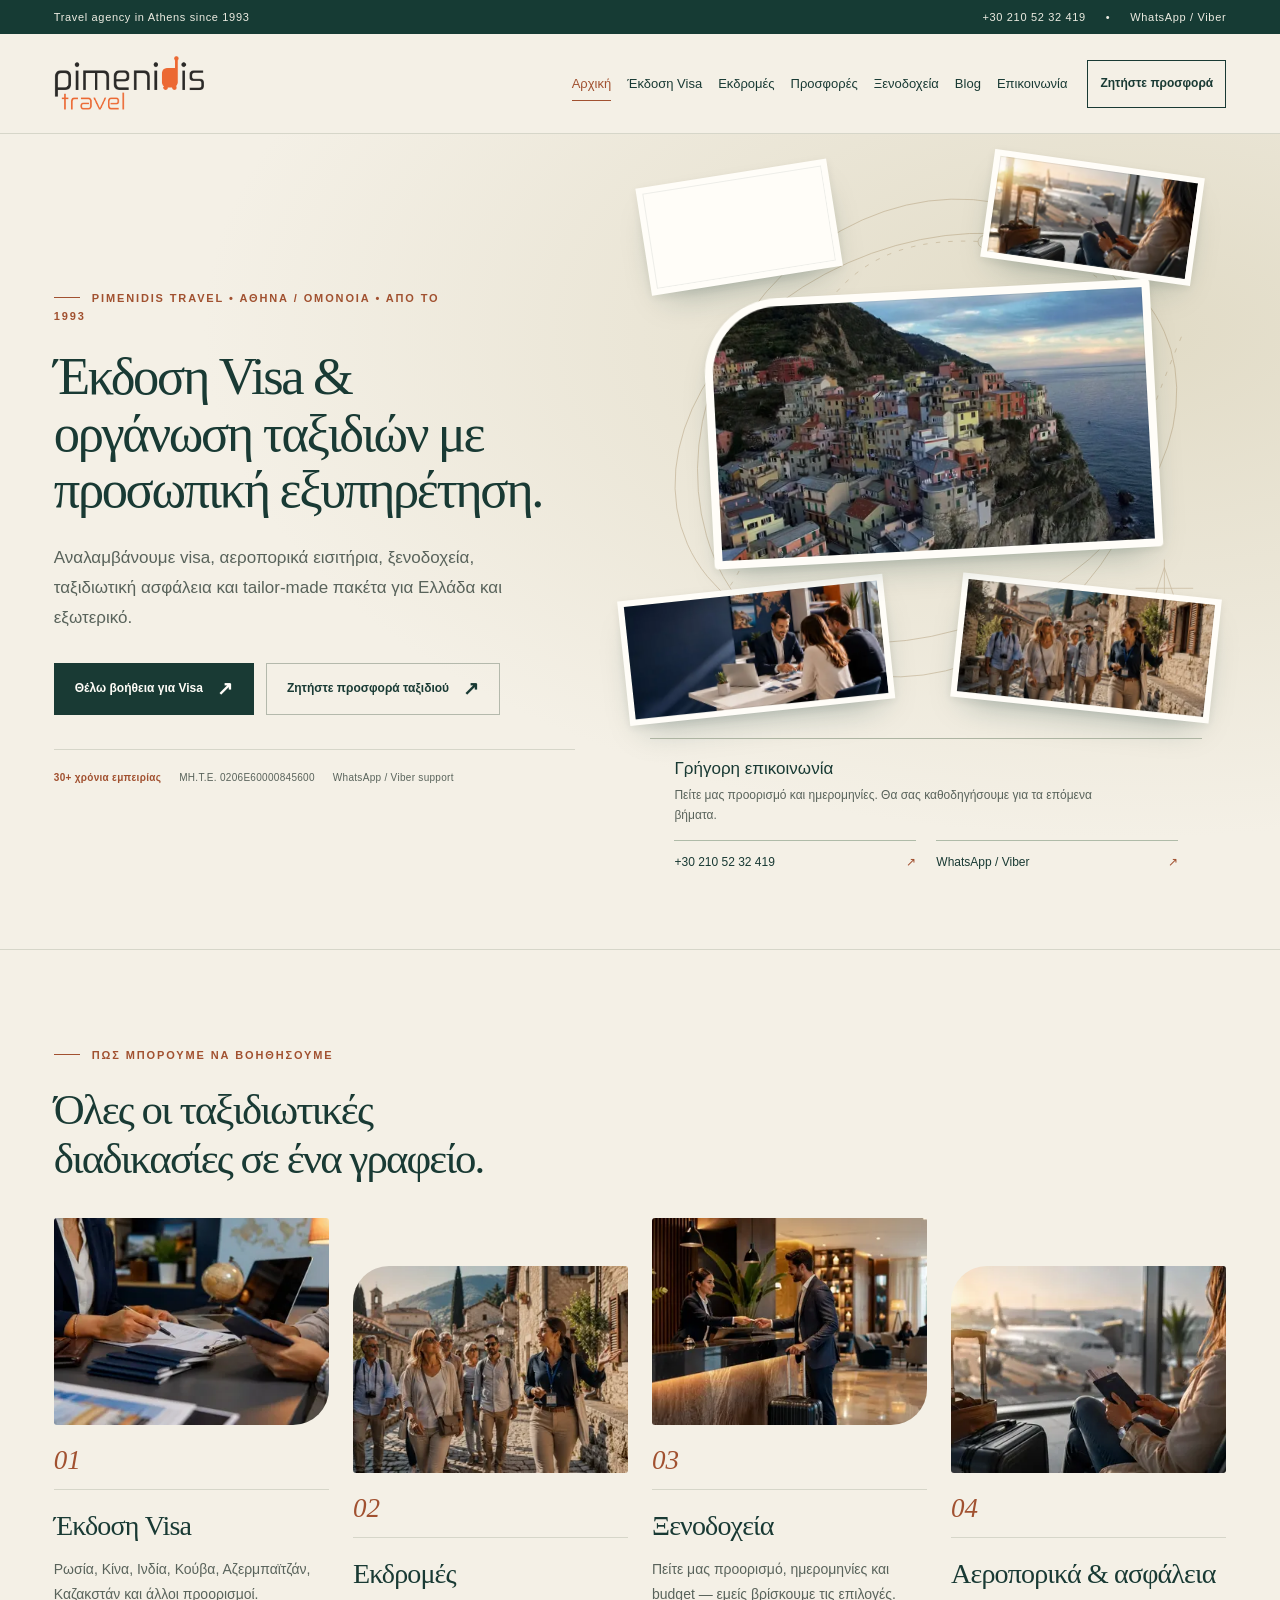
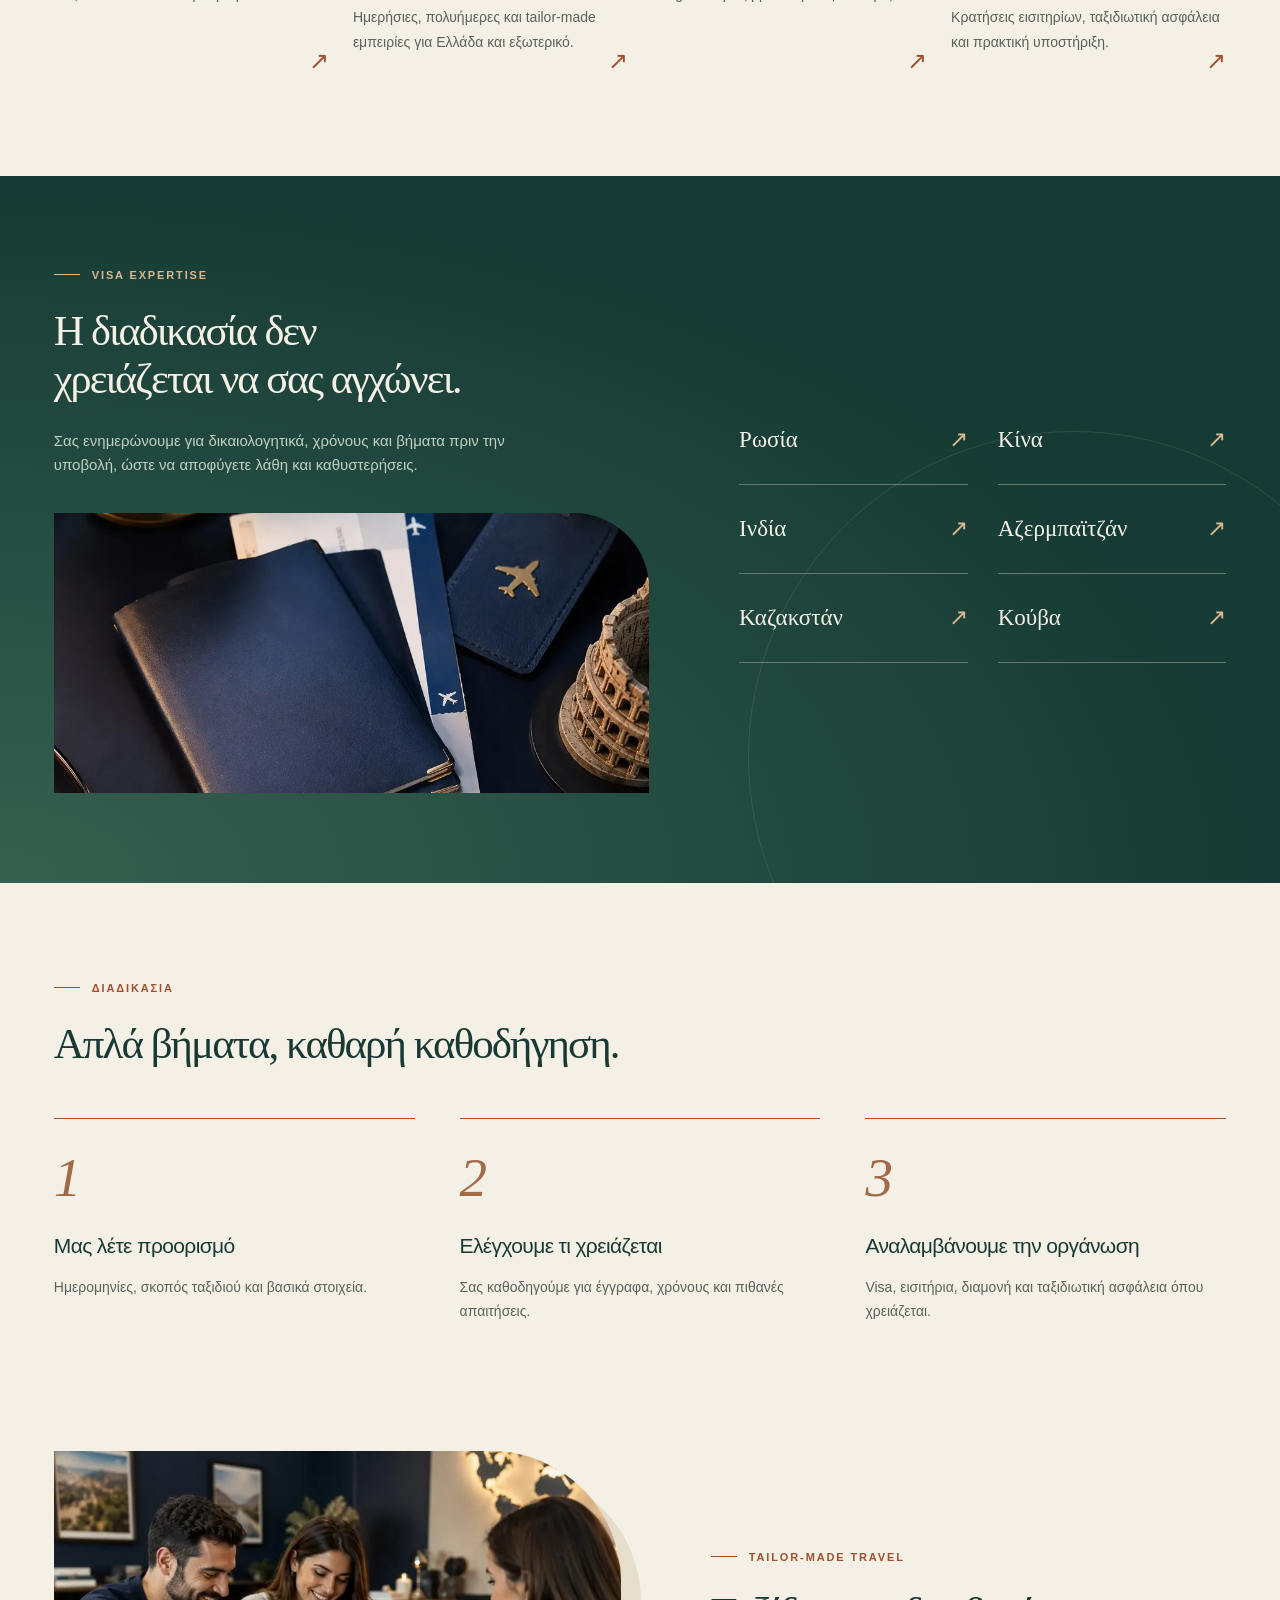
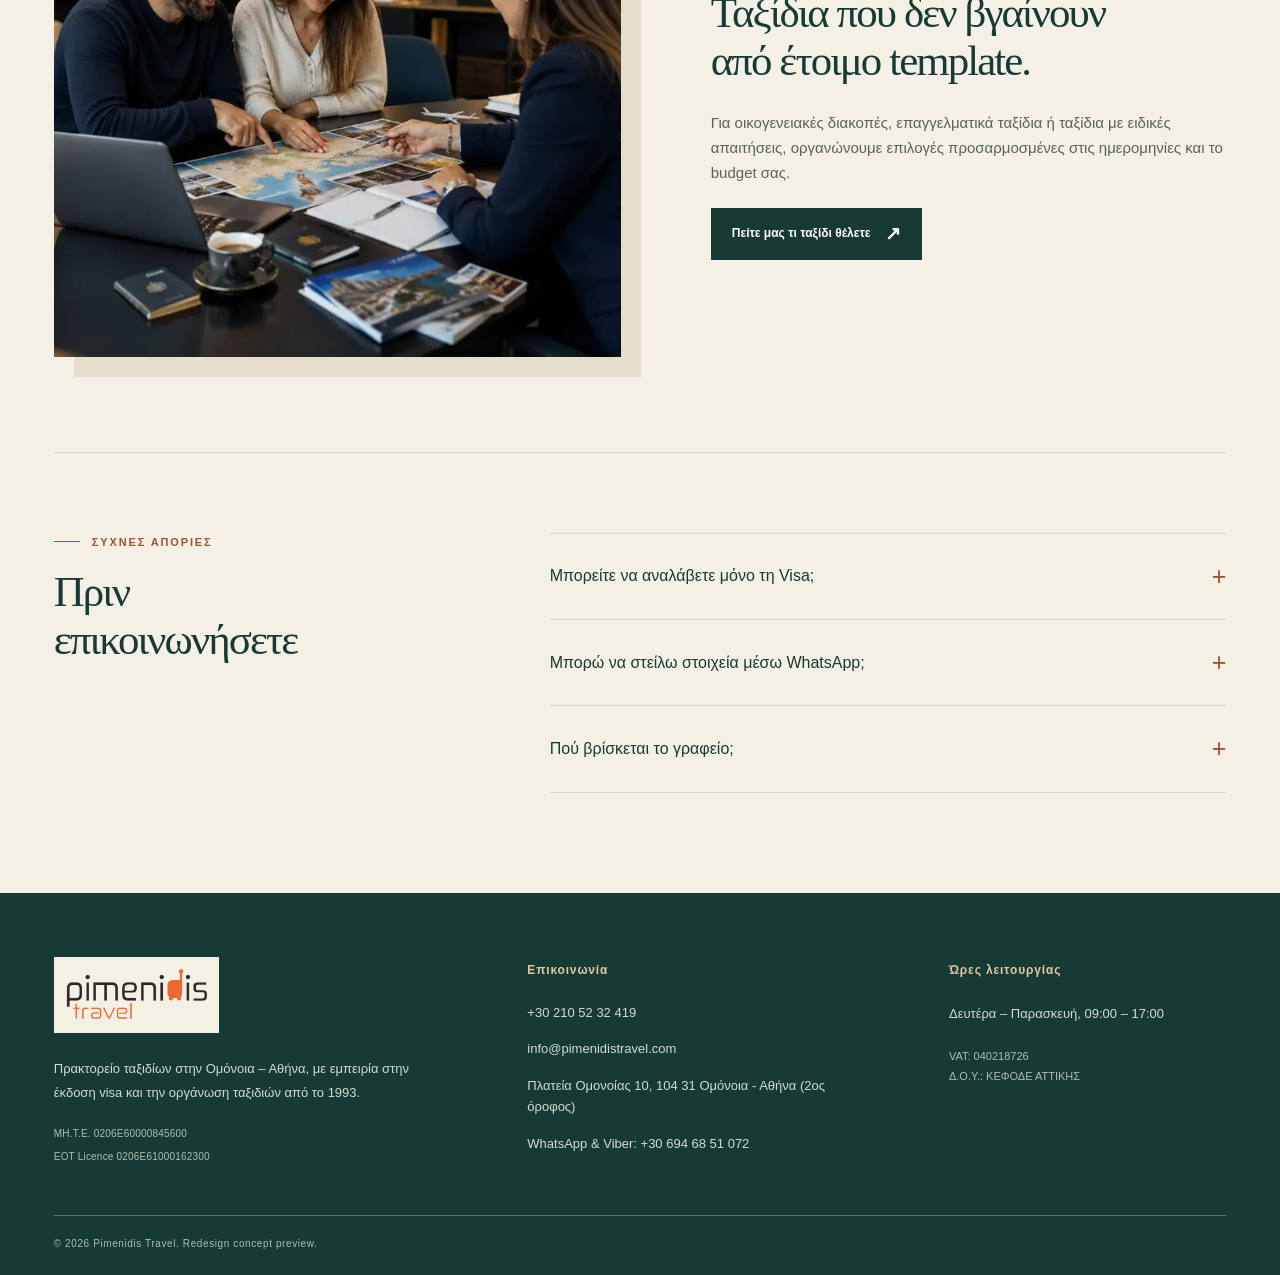
==== commit c0d82f02: "feat: add image-rich 3D travel design with spiral entrance" ====
--- a/index.html
+++ b/index.html
@@ -1,3 +1,3 @@
 <!DOCTYPE html>
 
-<html lang="el"><head><script>document.documentElement.classList.add("js");</script><meta charset="utf-8"/><meta content="width=device-width, initial-scale=1" name="viewport"/><title>Pimenidis Travel | Έκδοση Visa &amp; Ταξίδια στην Αθήνα</title><meta content="Έκδοση Visa και οργάνωση ταξιδιών από το Pimenidis Travel στην Ομόνοια Αθήνα από το 1993." name="description"/><link href="assets/editorial.css" rel="stylesheet"/><script defer="" src="assets/site.js"></script></head><body class="page-index"><header class="site-header"><div class="topbar"><div>Travel agency in Athens since 1993</div><div><a href="tel:+302105232419">+30 210 52 32 419</a><span>•</span><a href="https://wa.me/306946851072" rel="noopener" target="_blank">WhatsApp / Viber</a></div></div><div class="nav-wrap"><a class="brand" href="index.html"><img alt="Pimenidis Travel" decoding="async" height="356" loading="eager" src="assets/logo.png" width="953"/></a><button aria-controls="primary-navigation" aria-expanded="false" aria-label="Άνοιγμα μενού" class="menu-toggle">☰</button><nav class="primary-nav" id="primary-navigation"><a aria-current="page" class="active" href="index.html">Αρχική</a><a class="" href="ekdosi-visa.html">Έκδοση Visa</a><a class="" href="ekdromes.html">Εκδρομές</a><a class="" href="prosfores.html">Προσφορές</a><a class="" href="kratisi-ksenodoxeiou.html">Ξενοδοχεία</a><a class="" href="blog.html">Blog</a><a class="" href="contact.html">Επικοινωνία</a></nav><a class="nav-cta" href="contact.html#quote">Ζητήστε προσφορά</a></div></header><main><section class="hero"><div class="wrap hero-grid"><div class="hero-copy"><p class="eyebrow">Pimenidis Travel • Αθήνα / Ομόνοια • Από το 1993</p><h1>Έκδοση Visa &amp; οργάνωση ταξιδιών με προσωπική εξυπηρέτηση.</h1><p class="lead">Αναλαμβάνουμε visa, αεροπορικά εισιτήρια, ξενοδοχεία, ταξιδιωτική ασφάλεια και tailor-made πακέτα για Ελλάδα και εξωτερικό.</p><div class="hero-actions"><a class="btn primary" href="ekdosi-visa.html">Θέλω βοήθεια για Visa</a><a class="btn ghost" href="contact.html#quote">Ζητήστε προσφορά ταξιδιού</a></div><div class="trust-row"><span>30+ χρόνια εμπειρίας</span><span>ΜΗ.Τ.Ε. 0206Ε60000845600</span><span>WhatsApp / Viber support</span></div></div><div class="hero-visual"><img alt="" aria-hidden="true" class="hero-image" decoding="async" fetchpriority="high" height="720" loading="eager" src="assets/new-hero-advisor.webp" width="1280"/><div class="hero-card"><h2>Γρήγορη επικοινωνία</h2><p>Πείτε μας προορισμό και ημερομηνίες. Θα σας καθοδηγήσουμε για τα επόμενα βήματα.</p><a class="quick" href="tel:+302105232419">+30 210 52 32 419</a><a class="quick whatsapp" href="https://wa.me/306946851072" rel="noopener" target="_blank">WhatsApp / Viber</a></div></div></div></section><section class="wrap service-intro"><p class="eyebrow">Πώς μπορούμε να βοηθήσουμε</p><h2>Όλες οι ταξιδιωτικές διαδικασίες σε ένα γραφείο.</h2><div class="service-grid"><a class="service-card hot" href="ekdosi-visa.html"><span>01</span><h3>Έκδοση Visa</h3><p>Ρωσία, Κίνα, Ινδία, Κούβα, Αζερμπαϊτζάν, Καζακστάν και άλλοι προορισμοί.</p></a><a class="service-card" href="ekdromes.html"><span>02</span><h3>Εκδρομές</h3><p>Ημερήσιες, πολυήμερες και tailor-made εμπειρίες για Ελλάδα και εξωτερικό.</p></a><a class="service-card" href="kratisi-ksenodoxeiou.html"><span>03</span><h3>Ξενοδοχεία</h3><p>Πείτε μας προορισμό, ημερομηνίες και budget — εμείς βρίσκουμε τις επιλογές.</p></a><a class="service-card" href="contact.html#quote"><span>04</span><h3>Αεροπορικά &amp; ασφάλεια</h3><p>Κρατήσεις εισιτηρίων, ταξιδιωτική ασφάλεια και πρακτική υποστήριξη.</p></a></div></section><section class="visa-band"><div class="wrap visa-band-grid"><div><p class="eyebrow light">Visa expertise</p><h2>Η διαδικασία δεν χρειάζεται να σας αγχώνει.</h2><p>Σας ενημερώνουμε για δικαιολογητικά, χρόνους και βήματα πριν την υποβολή, ώστε να αποφύγετε λάθη και καθυστερήσεις.</p></div><div class="country-grid"><a href="ekdosi-visa.html#russia">Ρωσία</a><a href="ekdosi-visa.html#china">Κίνα</a><a href="ekdosi-visa.html#india">Ινδία</a><a href="ekdosi-visa.html#azerbaijan">Αζερμπαϊτζάν</a><a href="ekdosi-visa.html#kazakhstan">Καζακστάν</a><a href="ekdosi-visa.html#cuba">Κούβα</a></div></div></section><section class="wrap process"><p class="eyebrow">Διαδικασία</p><h2>Απλά βήματα, καθαρή καθοδήγηση.</h2><div class="steps"><div><b>1</b><h3>Μας λέτε προορισμό</h3><p>Ημερομηνίες, σκοπός ταξιδιού και βασικά στοιχεία.</p></div><div><b>2</b><h3>Ελέγχουμε τι χρειάζεται</h3><p>Σας καθοδηγούμε για έγγραφα, χρόνους και πιθανές απαιτήσεις.</p></div><div><b>3</b><h3>Αναλαμβάνουμε την οργάνωση</h3><p>Visa, εισιτήρια, διαμονή και ταξιδιωτική ασφάλεια όπου χρειάζεται.</p></div></div></section><section class="wrap split"><div><img alt="Ταξίδι σε προορισμό εξωτερικού" decoding="async" height="960" loading="lazy" src="assets/new-tailormade-meeting.webp" width="1280"/></div><div><p class="eyebrow">Tailor-made travel</p><h2>Ταξίδια που δεν βγαίνουν από έτοιμο template.</h2><p>Για οικογενειακές διακοπές, επαγγελματικά ταξίδια ή ταξίδια με ειδικές απαιτήσεις, οργανώνουμε επιλογές προσαρμοσμένες στις ημερομηνίες και το budget σας.</p><a class="btn primary" href="contact.html#quote">Πείτε μας τι ταξίδι θέλετε</a></div></section><section class="wrap faq"><p class="eyebrow">Συχνές απορίες</p><h2>Πριν επικοινωνήσετε</h2><details><summary>Μπορείτε να αναλάβετε μόνο τη Visa;</summary><p>Ναι, μπορούμε να βοηθήσουμε μόνο με τη διαδικασία visa ή συνδυαστικά με εισιτήρια, ξενοδοχείο και ασφάλεια.</p></details><details><summary>Μπορώ να στείλω στοιχεία μέσω WhatsApp;</summary><p>Ναι, το WhatsApp/Viber είναι διαθέσιμο για πρώτη επικοινωνία και καθοδήγηση.</p></details><details><summary>Πού βρίσκεται το γραφείο;</summary><p>Πλατεία Ομονοίας 10, 104 31, Αθήνα, στον 2ο όροφο.</p></details></section></main><footer class="footer"><div class="wrap footer-grid"><div><img alt="Pimenidis Travel" class="footer-logo" decoding="async" height="356" loading="lazy" src="assets/logo.png" width="953"/><p>Πρακτορείο ταξιδίων στην Ομόνοια – Αθήνα, με εμπειρία στην έκδοση visa και την οργάνωση ταξιδιών από το 1993.</p><div class="licences"><span>ΜΗ.Τ.Ε. 0206Ε60000845600</span><span>EOT Licence 0206E61000162300</span></div></div><div><h3>Επικοινωνία</h3><a href="tel:+302105232419">+30 210 52 32 419</a><a href="mailto:info@pimenidistravel.com">info@pimenidistravel.com</a><a href="https://www.google.com/maps/search/?api=1&amp;query=%CE%A0%CE%BB%CE%B1%CF%84%CE%B5%CE%AF%CE%B1%20%CE%9F%CE%BC%CE%BF%CE%BD%CE%BF%CE%AF%CE%B1%CF%82%2010%20104%2031%20%CE%91%CE%B8%CE%AE%CE%BD%CE%B1" rel="noopener" target="_blank">Πλατεία Ομονοίας 10, 104 31 Ομόνοια - Αθήνα (2ος όροφος)</a><a href="https://wa.me/306946851072" rel="noopener" target="_blank">WhatsApp &amp; Viber: +30 694 68 51 072</a></div><div><h3>Ώρες λειτουργίας</h3><p>Δευτέρα – Παρασκευή, 09:00 – 17:00</p><p class="small">VAT: 040218726<br/>Δ.Ο.Υ.: ΚΕΦΟΔΕ ΑΤΤΙΚΗΣ</p></div></div><div class="legal">© 2026 Pimenidis Travel. Redesign concept preview.</div></footer><div class="mobile-actions"><a href="tel:+302105232419">Κλήση</a><a href="https://wa.me/306946851072" rel="noopener" target="_blank">WhatsApp</a><a href="ekdosi-visa.html">Visa</a></div></body></html>+<html lang="el"><head><script>document.documentElement.classList.add("js");</script><meta charset="utf-8"/><meta content="width=device-width, initial-scale=1" name="viewport"/><title>Pimenidis Travel | Έκδοση Visa &amp; Ταξίδια στην Αθήνα</title><meta content="Έκδοση Visa και οργάνωση ταξιδιών από το Pimenidis Travel στην Ομόνοια Αθήνα από το 1993." name="description"/><link href="assets/editorial.css" rel="stylesheet"/><script defer="" src="assets/site.js"></script><link href="assets/depth.css" rel="stylesheet"/><script defer="" src="assets/depth.js"></script></head><body class="page-index"><header class="site-header"><div class="topbar"><div>Travel agency in Athens since 1993</div><div><a href="tel:+302105232419">+30 210 52 32 419</a><span>•</span><a href="https://wa.me/306946851072" rel="noopener" target="_blank">WhatsApp / Viber</a></div></div><div class="nav-wrap"><a class="brand" href="index.html"><img alt="Pimenidis Travel" decoding="async" height="356" loading="eager" src="assets/logo.png" width="953"/></a><button aria-controls="primary-navigation" aria-expanded="false" aria-label="Άνοιγμα μενού" class="menu-toggle">☰</button><nav class="primary-nav" id="primary-navigation"><a aria-current="page" class="active" href="index.html">Αρχική</a><a class="" href="ekdosi-visa.html">Έκδοση Visa</a><a class="" href="ekdromes.html">Εκδρομές</a><a class="" href="prosfores.html">Προσφορές</a><a class="" href="kratisi-ksenodoxeiou.html">Ξενοδοχεία</a><a class="" href="blog.html">Blog</a><a class="" href="contact.html">Επικοινωνία</a></nav><a class="nav-cta" href="contact.html#quote">Ζητήστε προσφορά</a></div></header><main><section class="hero"><div class="wrap hero-grid"><div class="hero-copy"><p class="eyebrow">Pimenidis Travel • Αθήνα / Ομόνοια • Από το 1993</p><h1>Έκδοση Visa &amp; οργάνωση ταξιδιών με προσωπική εξυπηρέτηση.</h1><p class="lead">Αναλαμβάνουμε visa, αεροπορικά εισιτήρια, ξενοδοχεία, ταξιδιωτική ασφάλεια και tailor-made πακέτα για Ελλάδα και εξωτερικό.</p><div class="hero-actions"><a class="btn primary" href="ekdosi-visa.html">Θέλω βοήθεια για Visa</a><a class="btn ghost" href="contact.html#quote">Ζητήστε προσφορά ταξιδιού</a></div><div class="trust-row"><span>30+ χρόνια εμπειρίας</span><span>ΜΗ.Τ.Ε. 0206Ε60000845600</span><span>WhatsApp / Viber support</span></div></div><div class="hero-visual"><div class="depth-stage home-depth" data-depth=""><svg aria-hidden="true" class="journey-orbits" fill="none" viewbox="0 0 640 600"><ellipse cx="320" cy="300" rx="290" ry="213" transform="rotate(-24 320 300)"></ellipse><ellipse cx="320" cy="300" rx="240" ry="278" transform="rotate(36 320 300)"></ellipse><path d="M35 510C220 470 71 61 385 82S489 460 605 185" stroke-dasharray="5 9"></path><circle cx="385" cy="82" r="7"></circle><path d="m573 480 12-36 12 36-12-7zM585 435v65M553 467h64"></path></svg><div class="depth-card depth-0" data-depth-card="0"><div class="depth-float"><img alt="" class="hero-image" decoding="async" fetchpriority="high" height="853" loading="eager" sizes="(max-width:680px) 70vw, 42vw" src="assets/hero-travel.jpg" srcset="assets/hero-travel-480.webp 480w, assets/hero-travel-720.webp 720w, assets/hero-travel-960.webp 960w, assets/hero-travel.jpg 1280w" width="1280"/></div></div><div class="depth-card depth-1" data-depth-card="1"><div class="depth-float"><img alt="" class="" decoding="async" fetchpriority="low" height="1254" loading="eager" sizes="(max-width:680px) 38vw, 23vw" src="assets/new-visa-flatlay.webp" srcset="assets/new-visa-flatlay-480.webp 480w, assets/new-visa-flatlay-960.webp 960w, assets/new-visa-flatlay.webp 1254w" width="1254"/></div></div><div class="depth-card depth-2" data-depth-card="2"><div class="depth-float"><img alt="" class="" decoding="async" fetchpriority="low" height="720" loading="eager" sizes="(max-width:680px) 38vw, 23vw" src="assets/new-airport-traveler.webp" srcset="assets/new-airport-traveler-480.webp 480w, assets/new-airport-traveler-960.webp 960w, assets/new-airport-traveler.webp 1280w" width="1280"/></div></div><div class="depth-card depth-3" data-depth-card="3"><div class="depth-float"><img alt="" aria-hidden="true" class="hero-image" decoding="async" fetchpriority="low" height="720" loading="eager" sizes="(max-width:680px) 38vw, 23vw" src="assets/new-hero-advisor.webp" srcset="assets/new-hero-advisor-480.webp 480w, assets/new-hero-advisor-960.webp 960w, assets/new-hero-advisor.webp 1280w" width="1280"/></div></div><div class="depth-card depth-4" data-depth-card="4"><div class="depth-float"><img alt="" class="" decoding="async" fetchpriority="low" height="720" loading="eager" sizes="(max-width:680px) 38vw, 23vw" src="assets/new-excursions-group.webp" srcset="assets/new-excursions-group-480.webp 480w, assets/new-excursions-group-960.webp 960w, assets/new-excursions-group.webp 1280w" width="1280"/></div></div></div><div class="hero-card"><h2>Γρήγορη επικοινωνία</h2><p>Πείτε μας προορισμό και ημερομηνίες. Θα σας καθοδηγήσουμε για τα επόμενα βήματα.</p><a class="quick" href="tel:+302105232419">+30 210 52 32 419</a><a class="quick whatsapp" href="https://wa.me/306946851072" rel="noopener" target="_blank">WhatsApp / Viber</a></div></div></div></section><section class="wrap service-intro"><p class="eyebrow">Πώς μπορούμε να βοηθήσουμε</p><h2>Όλες οι ταξιδιωτικές διαδικασίες σε ένα γραφείο.</h2><div class="service-grid"><a class="service-card hot" href="ekdosi-visa.html"><img alt="" class="service-photo" decoding="async" height="720" loading="lazy" sizes="(max-width:680px) 44vw, (max-width:900px) 43vw, 23vw" src="assets/new-visa-documents.webp" srcset="assets/new-visa-documents-480.webp 480w, assets/new-visa-documents-960.webp 960w, assets/new-visa-documents.webp 1280w" width="1280"/><span>01</span><h3>Έκδοση Visa</h3><p>Ρωσία, Κίνα, Ινδία, Κούβα, Αζερμπαϊτζάν, Καζακστάν και άλλοι προορισμοί.</p></a><a class="service-card" href="ekdromes.html"><img alt="" class="service-photo" decoding="async" height="720" loading="lazy" sizes="(max-width:680px) 44vw, (max-width:900px) 43vw, 23vw" src="assets/new-excursions-group.webp" srcset="assets/new-excursions-group-480.webp 480w, assets/new-excursions-group-960.webp 960w, assets/new-excursions-group.webp 1280w" width="1280"/><span>02</span><h3>Εκδρομές</h3><p>Ημερήσιες, πολυήμερες και tailor-made εμπειρίες για Ελλάδα και εξωτερικό.</p></a><a class="service-card" href="kratisi-ksenodoxeiou.html"><img alt="" class="service-photo" decoding="async" height="720" loading="lazy" sizes="(max-width:680px) 44vw, (max-width:900px) 43vw, 23vw" src="assets/new-hotel-checkin.webp" srcset="assets/new-hotel-checkin-480.webp 480w, assets/new-hotel-checkin-960.webp 960w, assets/new-hotel-checkin.webp 1280w" width="1280"/><span>03</span><h3>Ξενοδοχεία</h3><p>Πείτε μας προορισμό, ημερομηνίες και budget — εμείς βρίσκουμε τις επιλογές.</p></a><a class="service-card" href="contact.html#quote"><img alt="" class="service-photo" decoding="async" height="720" loading="lazy" sizes="(max-width:680px) 44vw, (max-width:900px) 43vw, 23vw" src="assets/new-airport-traveler.webp" srcset="assets/new-airport-traveler-480.webp 480w, assets/new-airport-traveler-960.webp 960w, assets/new-airport-traveler.webp 1280w" width="1280"/><span>04</span><h3>Αεροπορικά &amp; ασφάλεια</h3><p>Κρατήσεις εισιτηρίων, ταξιδιωτική ασφάλεια και πρακτική υποστήριξη.</p></a></div></section><section class="visa-band"><div class="wrap visa-band-grid"><div><p class="eyebrow light">Visa expertise</p><h2>Η διαδικασία δεν χρειάζεται να σας αγχώνει.</h2><p>Σας ενημερώνουμε για δικαιολογητικά, χρόνους και βήματα πριν την υποβολή, ώστε να αποφύγετε λάθη και καθυστερήσεις.</p><img alt="" class="visa-editorial-photo" decoding="async" height="1254" loading="lazy" sizes="(max-width:680px) 90vw, 48vw" src="assets/new-visa-flatlay.webp" srcset="assets/new-visa-flatlay-480.webp 480w, assets/new-visa-flatlay-960.webp 960w, assets/new-visa-flatlay.webp 1254w" width="1254"/></div><div class="country-grid"><a href="ekdosi-visa.html#russia">Ρωσία</a><a href="ekdosi-visa.html#china">Κίνα</a><a href="ekdosi-visa.html#india">Ινδία</a><a href="ekdosi-visa.html#azerbaijan">Αζερμπαϊτζάν</a><a href="ekdosi-visa.html#kazakhstan">Καζακστάν</a><a href="ekdosi-visa.html#cuba">Κούβα</a></div></div></section><section class="wrap process"><p class="eyebrow">Διαδικασία</p><h2>Απλά βήματα, καθαρή καθοδήγηση.</h2><div class="steps"><div><b>1</b><h3>Μας λέτε προορισμό</h3><p>Ημερομηνίες, σκοπός ταξιδιού και βασικά στοιχεία.</p></div><div><b>2</b><h3>Ελέγχουμε τι χρειάζεται</h3><p>Σας καθοδηγούμε για έγγραφα, χρόνους και πιθανές απαιτήσεις.</p></div><div><b>3</b><h3>Αναλαμβάνουμε την οργάνωση</h3><p>Visa, εισιτήρια, διαμονή και ταξιδιωτική ασφάλεια όπου χρειάζεται.</p></div></div></section><section class="wrap split"><div><img alt="Ταξίδι σε προορισμό εξωτερικού" decoding="async" height="960" loading="lazy" sizes="(max-width:680px) 90vw, 48vw" src="assets/new-tailormade-meeting.webp" srcset="assets/new-tailormade-meeting-480.webp 480w, assets/new-tailormade-meeting-960.webp 960w, assets/new-tailormade-meeting.webp 1280w" width="1280"/></div><div><p class="eyebrow">Tailor-made travel</p><h2>Ταξίδια που δεν βγαίνουν από έτοιμο template.</h2><p>Για οικογενειακές διακοπές, επαγγελματικά ταξίδια ή ταξίδια με ειδικές απαιτήσεις, οργανώνουμε επιλογές προσαρμοσμένες στις ημερομηνίες και το budget σας.</p><a class="btn primary" href="contact.html#quote">Πείτε μας τι ταξίδι θέλετε</a></div></section><section class="wrap faq"><p class="eyebrow">Συχνές απορίες</p><h2>Πριν επικοινωνήσετε</h2><details><summary>Μπορείτε να αναλάβετε μόνο τη Visa;</summary><p>Ναι, μπορούμε να βοηθήσουμε μόνο με τη διαδικασία visa ή συνδυαστικά με εισιτήρια, ξενοδοχείο και ασφάλεια.</p></details><details><summary>Μπορώ να στείλω στοιχεία μέσω WhatsApp;</summary><p>Ναι, το WhatsApp/Viber είναι διαθέσιμο για πρώτη επικοινωνία και καθοδήγηση.</p></details><details><summary>Πού βρίσκεται το γραφείο;</summary><p>Πλατεία Ομονοίας 10, 104 31, Αθήνα, στον 2ο όροφο.</p></details></section></main><footer class="footer"><div class="wrap footer-grid"><div><img alt="Pimenidis Travel" class="footer-logo" decoding="async" height="356" loading="lazy" src="assets/logo.png" width="953"/><p>Πρακτορείο ταξιδίων στην Ομόνοια – Αθήνα, με εμπειρία στην έκδοση visa και την οργάνωση ταξιδιών από το 1993.</p><div class="licences"><span>ΜΗ.Τ.Ε. 0206Ε60000845600</span><span>EOT Licence 0206E61000162300</span></div></div><div><h3>Επικοινωνία</h3><a href="tel:+302105232419">+30 210 52 32 419</a><a href="mailto:info@pimenidistravel.com">info@pimenidistravel.com</a><a href="https://www.google.com/maps/search/?api=1&amp;query=%CE%A0%CE%BB%CE%B1%CF%84%CE%B5%CE%AF%CE%B1%20%CE%9F%CE%BC%CE%BF%CE%BD%CE%BF%CE%AF%CE%B1%CF%82%2010%20104%2031%20%CE%91%CE%B8%CE%AE%CE%BD%CE%B1" rel="noopener" target="_blank">Πλατεία Ομονοίας 10, 104 31 Ομόνοια - Αθήνα (2ος όροφος)</a><a href="https://wa.me/306946851072" rel="noopener" target="_blank">WhatsApp &amp; Viber: +30 694 68 51 072</a></div><div><h3>Ώρες λειτουργίας</h3><p>Δευτέρα – Παρασκευή, 09:00 – 17:00</p><p class="small">VAT: 040218726<br/>Δ.Ο.Υ.: ΚΕΦΟΔΕ ΑΤΤΙΚΗΣ</p></div></div><div class="legal">© 2026 Pimenidis Travel. Redesign concept preview.</div></footer><div class="mobile-actions"><a href="tel:+302105232419">Κλήση</a><a href="https://wa.me/306946851072" rel="noopener" target="_blank">WhatsApp</a><a href="ekdosi-visa.html">Visa</a></div></body></html>
--- a/assets/depth.css
+++ b/assets/depth.css
@@ -0,0 +1,28 @@
+/* Layered travel atlas. All motion progressively enhanced by depth.js. */
+:root{--paper:#f4f0e6;--copper:#a15130;--gutter:clamp(22px,4.2vw,70px)}
+.hero{position:relative;isolation:isolate;background:radial-gradient(ellipse at 88% 24%,#e1dbc6 0,transparent 58%);padding-top:28px;overflow:clip}
+.hero-grid{grid-template-columns:1fr 1.15fr;gap:clamp(28px,4vw,65px);align-items:center}
+.hero-copy{position:relative;z-index:3}.hero-copy h1{font-size:clamp(42px,4.1vw,65px);max-width:620px}.hero-copy .lead{max-width:480px}
+.hero-visual{min-width:0;position:relative;padding-top:6px}
+.depth-stage{position:relative;width:100%;height:540px;perspective:1100px;isolation:isolate;touch-action:pan-y}
+.journey-orbits{position:absolute;inset:0;width:100%;height:100%;stroke:#9c8055;stroke-width:.8;opacity:.43;pointer-events:none}
+.depth-card{position:absolute;transform-style:preserve-3d;transform:translate3d(0,0,0) rotate(var(--angle,0deg));z-index:2}
+.depth-float{height:100%;width:100%;border:6px solid var(--white);box-shadow:0 17px 35px -16px #143b345c,0 3px 9px #193a3414;position:relative;transform-style:preserve-3d;background:var(--white)}
+.depth-float::after{content:"";position:absolute;inset:0;box-shadow:inset 0 0 0 1px #193a3414;pointer-events:none}
+.depth-float img,.page-hero .depth-float img{display:block;width:100%;height:100%;min-height:0;object-fit:cover;aspect-ratio:auto;border-radius:0;opacity:1}
+.depth-0{left:14%;top:23%;width:74%;height:49%;--angle:-3deg;z-index:3}.depth-0 .depth-float{border:8px solid var(--white);border-radius:75px 4px 4px 4px;overflow:hidden}
+.depth-1{left:3%;top:1%;width:32%;height:20%;--angle:-9deg}.depth-2{left:60%;top:0;width:35%;height:20%;--angle:8deg}
+.depth-3{left:0;top:78%;width:44%;height:23%;--angle:-6deg}.depth-4{left:55%;top:77%;width:43%;height:23%;--angle:6deg}
+.hero-card{margin:30px 4% 0;padding:20px 24px;background:transparent;border-top:1px solid #adb4a2;color:var(--ink);position:relative;z-index:4;column-gap:20px}.hero-card p{color:var(--muted)}.hero-card .quick{border-color:#afbba8}.hero-card .quick::after{color:var(--copper)}
+.service-grid{gap:24px;margin-top:35px}.service-card{padding:0 0 25px;border:0;margin:0;min-width:0}.service-card>span{margin:22px 0 20px;font-size:27px;border-bottom:1px solid var(--line);padding-bottom:15px}.service-card h3{font-size:28px}.service-photo{width:100%;aspect-ratio:4/3;object-fit:cover;border-radius:3px 3px 36px 3px;transition:transform .4s ease}.service-card:nth-child(even) .service-photo{border-radius:36px 3px 3px 3px}.service-card:nth-child(even){padding-top:48px}a.service-card::after{top:auto;bottom:0;right:0}.service-card:hover .service-photo{transform:translateY(-5px)}.service-card h3,.service-card p{position:relative;z-index:2}.service-card:has(.service-photo){isolation:isolate}
+.visa-band{background:radial-gradient(ellipse at 0 100%,#366050,transparent 70%),var(--dark)}.visa-band-grid{grid-template-columns:1.1fr .9fr;gap:90px}.visa-editorial-photo{width:100%;max-height:280px;object-fit:cover;margin-top:35px;border-radius:0 75px 0 0}.country-grid{column-gap:30px}.country-grid a{font-family:Georgia,serif;font-size:23px;padding-block:25px}.visa-band::after{left:auto;right:-120px;bottom:-200px;width:650px;height:650px}
+.split img{box-shadow:20px 20px 0 #e6decc}.process .steps>div{border-top:1px solid var(--copper)}
+.page-hero{position:relative;padding-top:38px;padding-bottom:50px;min-height:570px;grid-template-columns:1fr 1.12fr;gap:55px;overflow:clip;background:radial-gradient(ellipse at 95% 50%,#e4dfce 0,transparent 56%)}
+.page-hero h1{font-size:clamp(42px,4.25vw,65px)}.page-hero>.wrap{z-index:4;position:relative}.page-hero-visual.depth-interior-shell{overflow:visible;border-radius:0;display:block;min-height:0;max-height:none;width:100%;height:auto}.contact-hero .page-hero-visual.depth-interior-shell{position:relative;inset:auto;opacity:1;pointer-events:auto;width:100%;height:auto}.interior-depth{height:440px}.interior-depth .depth-0{left:8%;top:8%;width:84%;height:62%;--angle:-3deg}.interior-depth .depth-1{left:0;top:76%;width:43%;height:25%;--angle:-7deg}.interior-depth .depth-2{left:55%;top:76%;width:43%;height:25%;--angle:6deg}
+.cards.countries article{padding-top:24px}.cards.countries article::before{width:54px;height:54px;display:grid;place-items:center;border:1px solid #bfa47b;border-radius:50%;font-size:20px}.page-prosfores [data-offer] img{box-shadow:18px 18px 0 #e6decc}.contact-panel img{border-radius:0 60px 0 0}
+@media(min-width:1600px){.depth-stage{height:590px}.interior-depth{height:490px}}
+@media(max-width:1100px){.hero-grid{gap:30px}.depth-stage{height:465px}.hero-copy h1{font-size:47px}.hero-copy .lead{font-size:15px}.hero-card{padding:20px 5px}.hero-card .quick{font-size:10px}.page-hero{gap:35px;min-height:500px}.interior-depth{height:385px}.service-grid{gap:22px}.service-card h3{font-size:25px}}
+@media(min-width:681px) and (max-width:900px){.hero-grid{grid-template-columns:1fr 1fr;gap:26px}.hero-copy h1{font-size:38px}.depth-stage{height:395px}.hero-card{margin-top:25px;padding:15px 0;display:block}.hero-card p{font-size:11px}.hero-card .quick{font-size:11px}.hero-copy .lead{font-size:14px}.hero-actions{margin-block:22px}.page-hero h1{font-size:40px}.interior-depth{height:330px}.visa-band-grid{gap:36px}.country-grid a{font-size:21px}.service-grid{gap:30px}.service-card:nth-child(even){padding-top:38px}}
+@media(max-width:680px){.hero{padding-block:20px 30px}.hero-grid{grid-template-columns:1fr;gap:20px}.hero-copy{padding:0}.hero-copy h1{font-size:35px;line-height:1.1;margin-bottom:17px}.hero-copy .eyebrow{margin-bottom:14px;font-size:8px}.hero-copy .lead{font-size:14px;line-height:1.6;margin-bottom:15px}.hero-actions{margin-top:16px}.hero-actions .btn{min-height:54px}.trust-row{margin-top:17px;padding-top:12px;font-size:8px}.depth-stage{height:315px;max-width:470px;margin:auto}.depth-float{border-width:4px}.depth-0 .depth-float{border-width:5px;border-top-left-radius:48px}.home-depth .depth-0{top:25%;height:47%}.hero-card{margin:25px 0 0;padding:15px 0 0;display:grid;grid-template-columns:1fr 1fr}.hero-card h2{font-size:16px}.hero-card p{font-size:11px;margin-bottom:5px}.hero-card .quick{font-size:10px;margin-top:8px}.service-grid{gap:28px 18px}.service-card{padding:0}.service-card:nth-child(even){padding-top:25px}.service-card:nth-child(3),.service-card:nth-child(4){margin-top:0}.service-card>span{margin-block:15px;font-size:23px}.service-card h3{font-size:24px}.service-photo{aspect-ratio:1}.visa-band-grid{grid-template-columns:1fr;gap:30px}.visa-editorial-photo{max-height:220px;margin-top:25px}.country-grid a{font-size:19px;padding-block:17px}.page-hero{grid-template-columns:1fr;gap:14px;min-height:0;padding:24px var(--gutter) 35px}.page-hero>.wrap{padding:0}.page-hero h1{font-size:39px}.page-hero p:not(.eyebrow){font-size:14px}.page-hero-visual.depth-interior-shell{margin-top:10px}.interior-depth{height:310px}.split img{box-shadow:10px 10px 0 #e6decc}.page-prosfores [data-offer] img{box-shadow:10px 10px 0 #e6decc}}
+@media(max-width:359px){.hero-copy h1{font-size:31px}.depth-stage{height:270px}.hero-card .quick{font-size:9px}.hero-actions .btn{font-size:10px}.page-hero h1{font-size:35px}.service-card h3{font-size:21px}}
+@media(prefers-reduced-motion:reduce){.depth-card,.depth-float{animation:none!important;transition:none!important}.service-photo{transition:none}.service-card:hover .service-photo{transform:none}}
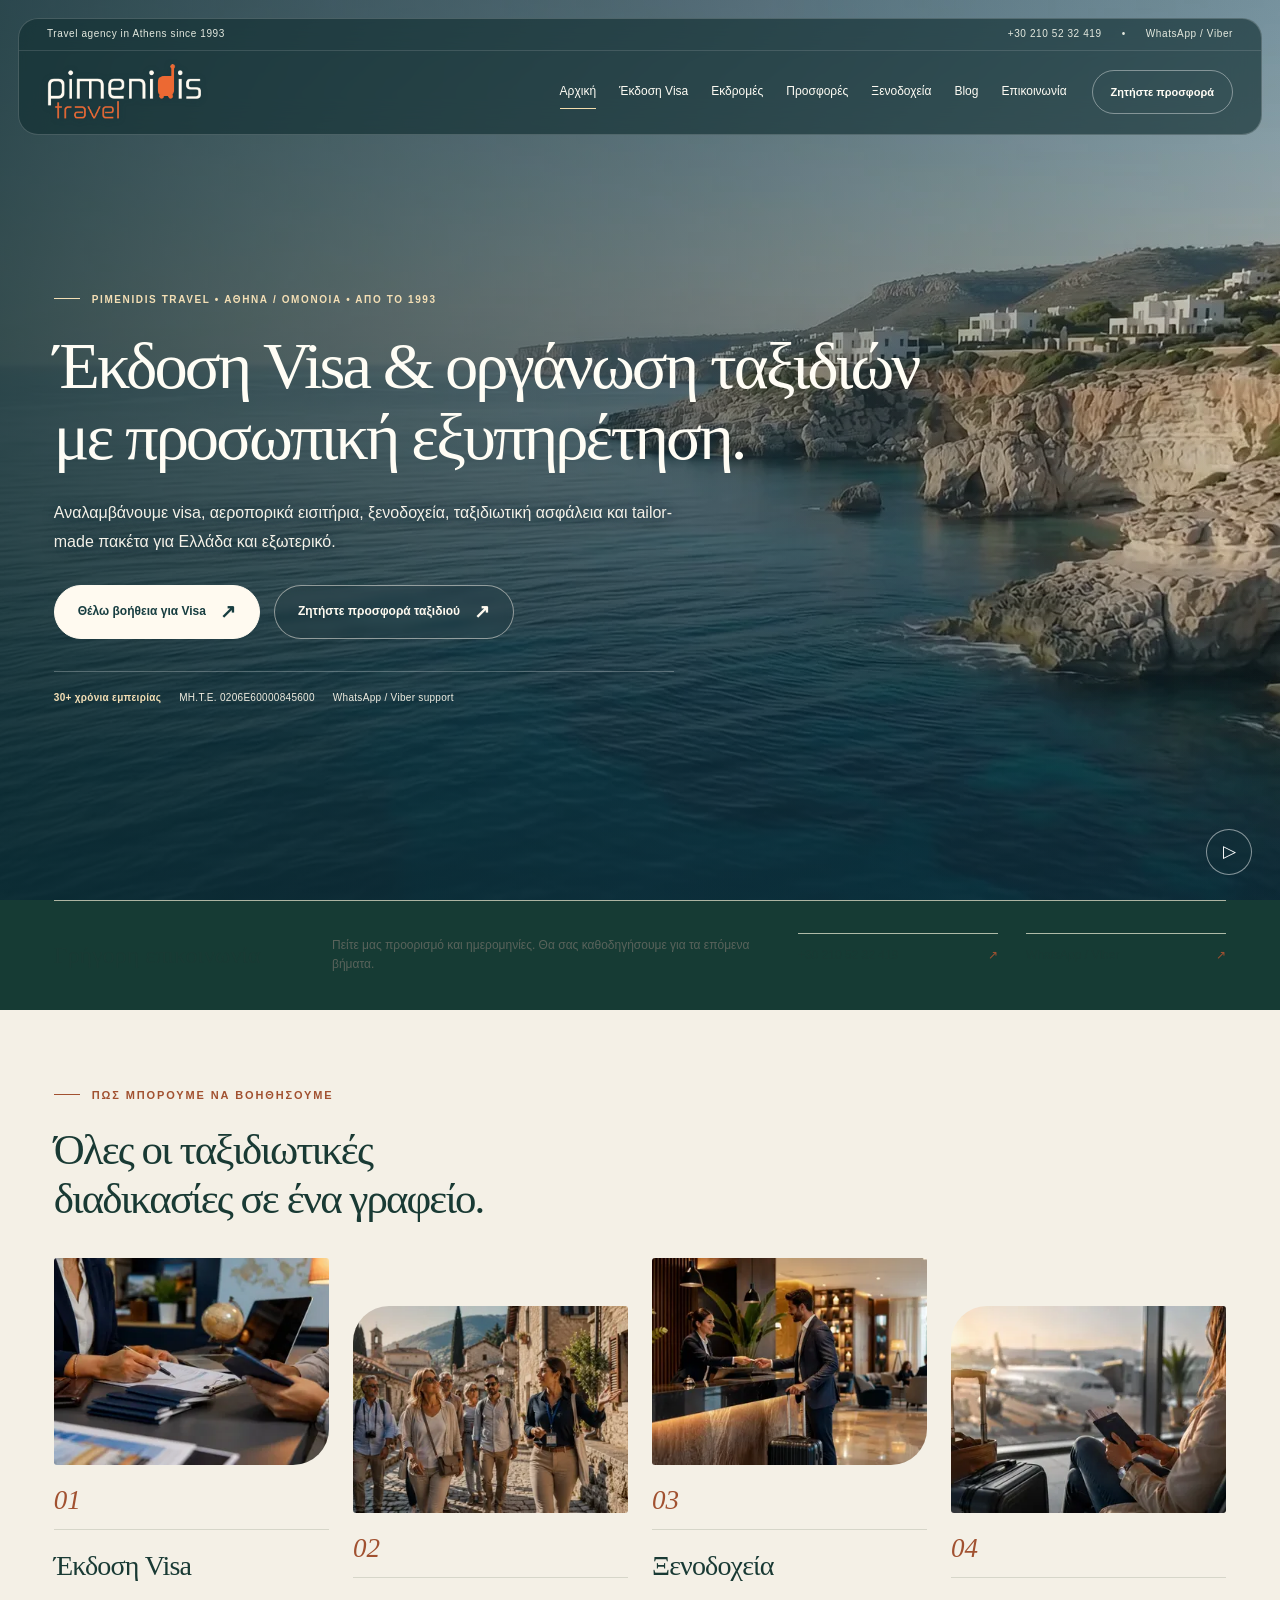
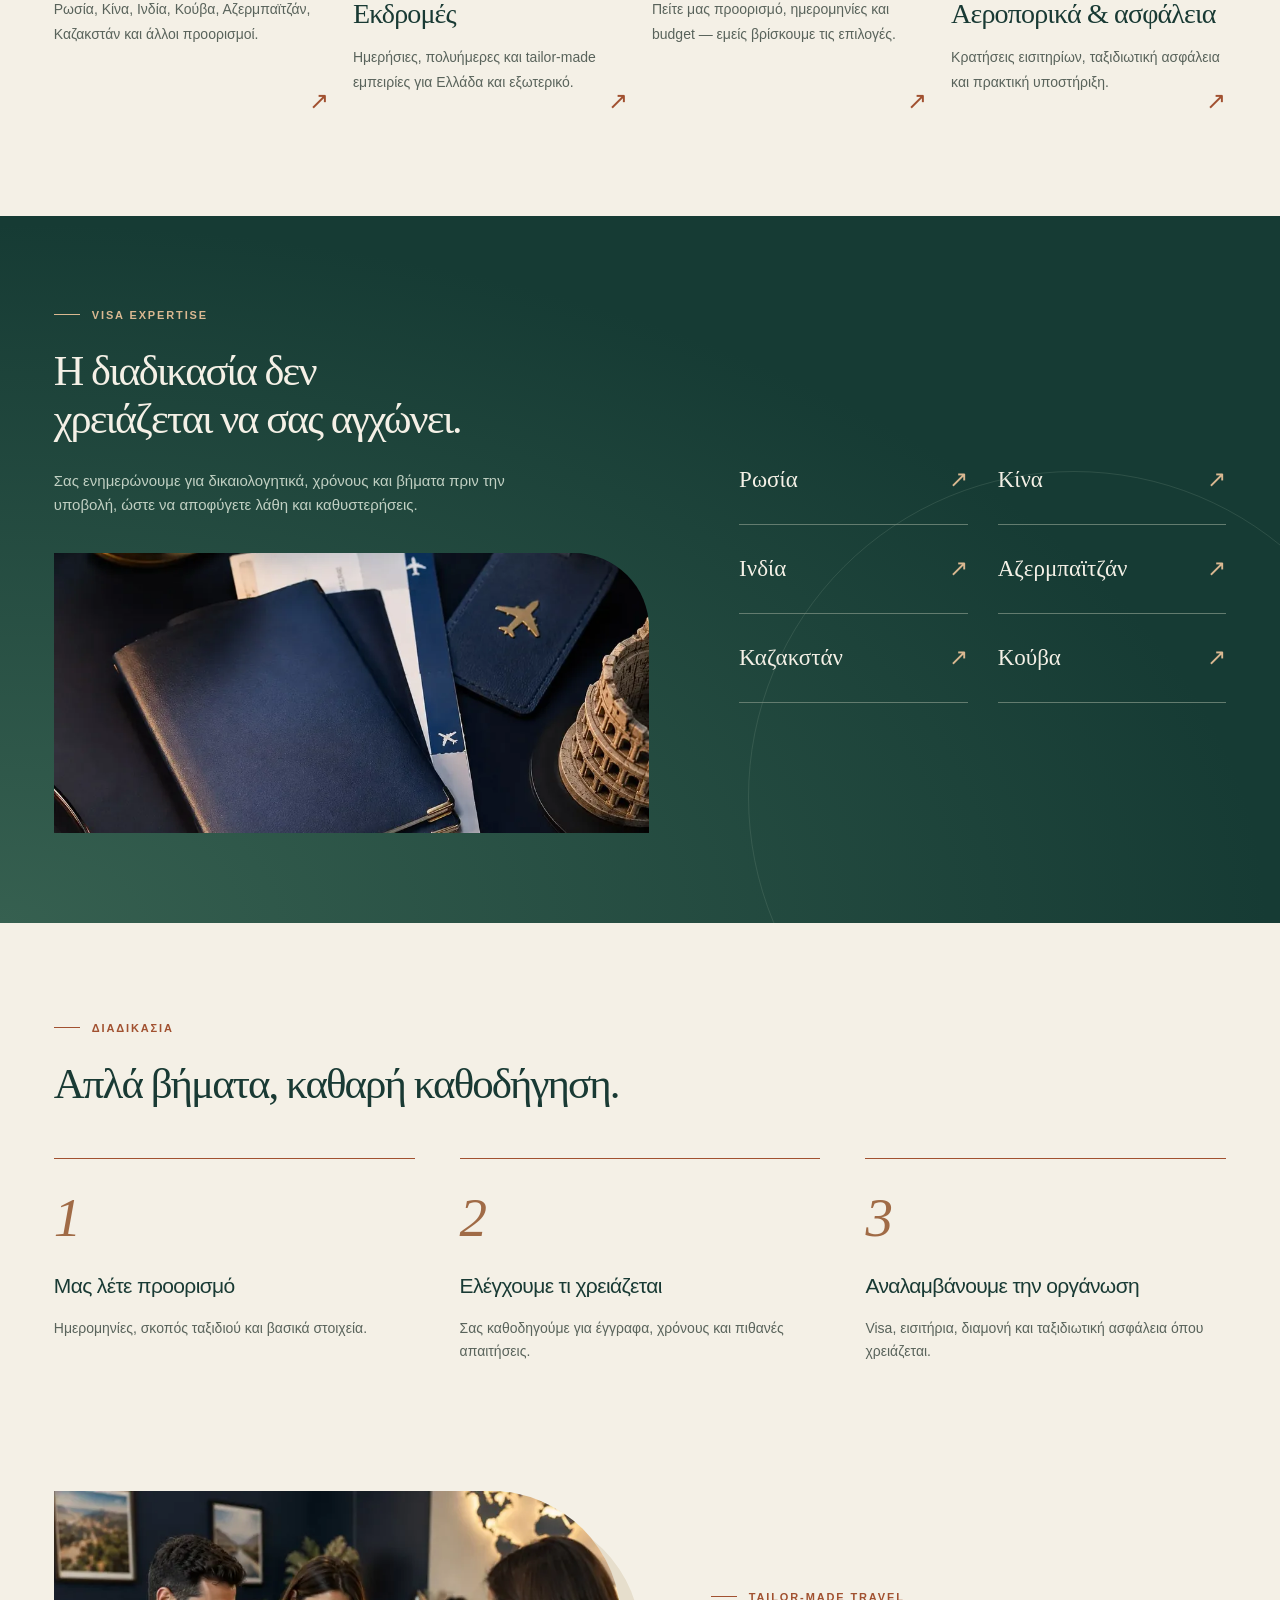
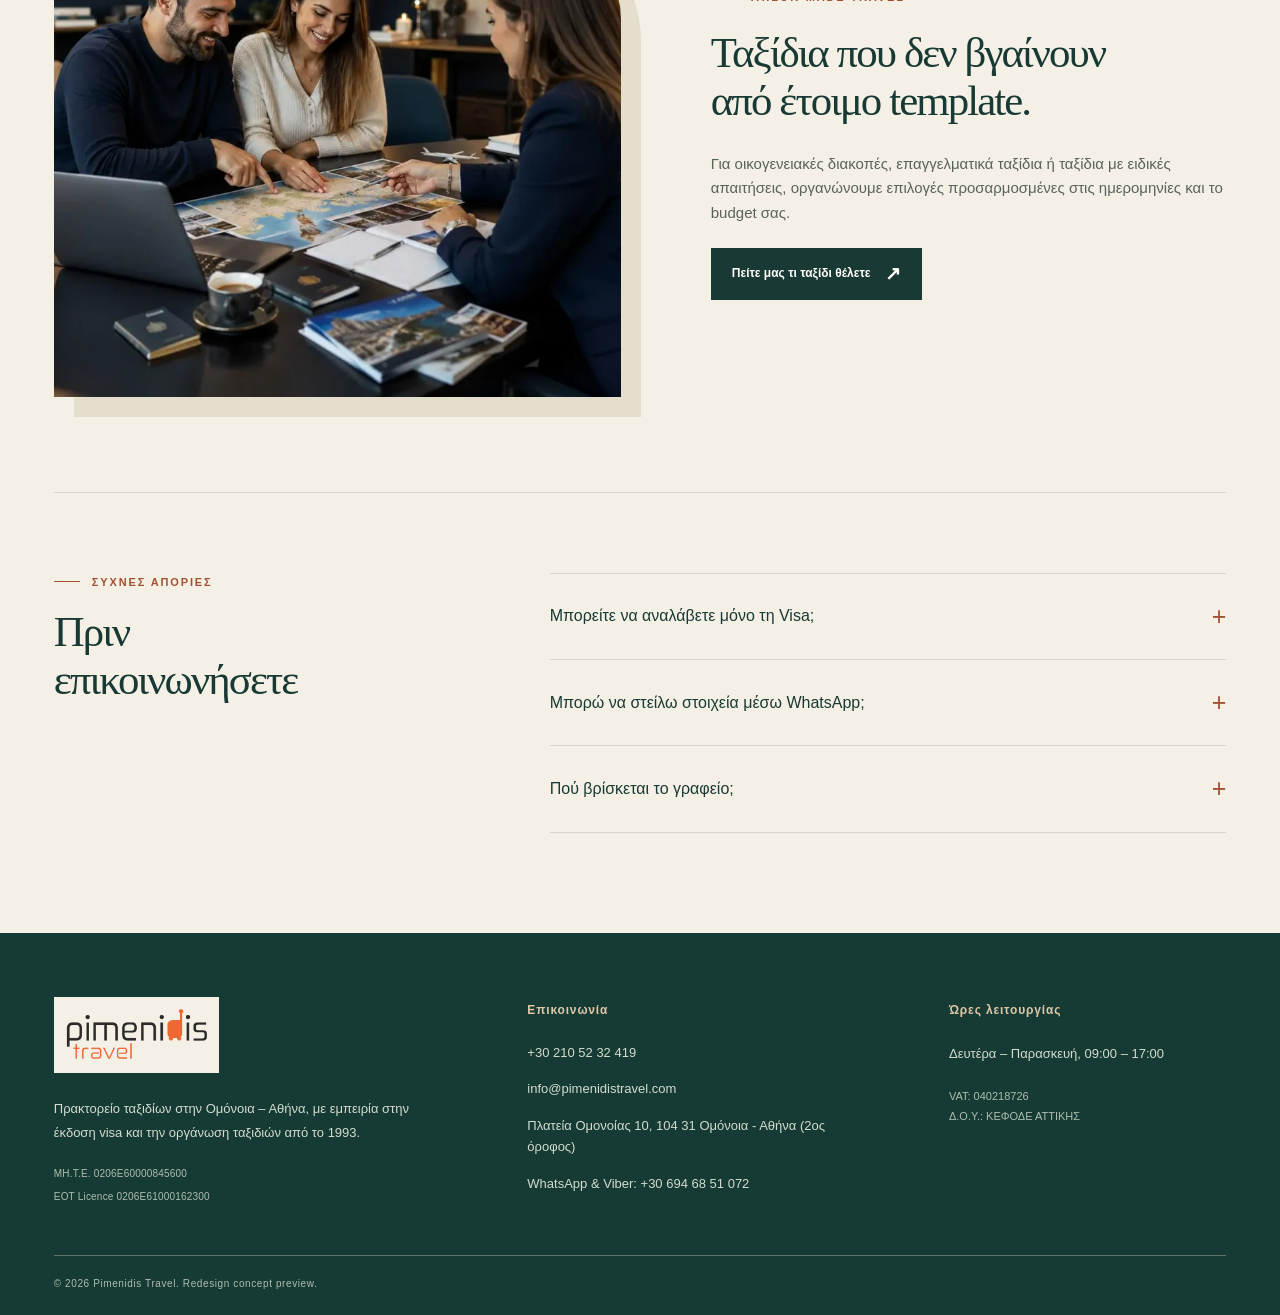
==== commit e023d2d4: "feat(home): publish approved four-scene cinematic V2" ====
--- a/index.html
+++ b/index.html
@@ -1,3 +1,3 @@
 <!DOCTYPE html>
 
-<html lang="el"><head><script>document.documentElement.classList.add("js");</script><meta charset="utf-8"/><meta content="width=device-width, initial-scale=1" name="viewport"/><title>Pimenidis Travel | Έκδοση Visa &amp; Ταξίδια στην Αθήνα</title><meta content="Έκδοση Visa και οργάνωση ταξιδιών από το Pimenidis Travel στην Ομόνοια Αθήνα από το 1993." name="description"/><link href="assets/editorial.css" rel="stylesheet"/><script defer="" src="assets/site.js"></script><link href="assets/depth.css" rel="stylesheet"/><script defer="" src="assets/depth.js"></script></head><body class="page-index"><header class="site-header"><div class="topbar"><div>Travel agency in Athens since 1993</div><div><a href="tel:+302105232419">+30 210 52 32 419</a><span>•</span><a href="https://wa.me/306946851072" rel="noopener" target="_blank">WhatsApp / Viber</a></div></div><div class="nav-wrap"><a class="brand" href="index.html"><img alt="Pimenidis Travel" decoding="async" height="356" loading="eager" src="assets/logo.png" width="953"/></a><button aria-controls="primary-navigation" aria-expanded="false" aria-label="Άνοιγμα μενού" class="menu-toggle">☰</button><nav class="primary-nav" id="primary-navigation"><a aria-current="page" class="active" href="index.html">Αρχική</a><a class="" href="ekdosi-visa.html">Έκδοση Visa</a><a class="" href="ekdromes.html">Εκδρομές</a><a class="" href="prosfores.html">Προσφορές</a><a class="" href="kratisi-ksenodoxeiou.html">Ξενοδοχεία</a><a class="" href="blog.html">Blog</a><a class="" href="contact.html">Επικοινωνία</a></nav><a class="nav-cta" href="contact.html#quote">Ζητήστε προσφορά</a></div></header><main><section class="hero"><div class="wrap hero-grid"><div class="hero-copy"><p class="eyebrow">Pimenidis Travel • Αθήνα / Ομόνοια • Από το 1993</p><h1>Έκδοση Visa &amp; οργάνωση ταξιδιών με προσωπική εξυπηρέτηση.</h1><p class="lead">Αναλαμβάνουμε visa, αεροπορικά εισιτήρια, ξενοδοχεία, ταξιδιωτική ασφάλεια και tailor-made πακέτα για Ελλάδα και εξωτερικό.</p><div class="hero-actions"><a class="btn primary" href="ekdosi-visa.html">Θέλω βοήθεια για Visa</a><a class="btn ghost" href="contact.html#quote">Ζητήστε προσφορά ταξιδιού</a></div><div class="trust-row"><span>30+ χρόνια εμπειρίας</span><span>ΜΗ.Τ.Ε. 0206Ε60000845600</span><span>WhatsApp / Viber support</span></div></div><div class="hero-visual"><div class="depth-stage home-depth" data-depth=""><svg aria-hidden="true" class="journey-orbits" fill="none" viewbox="0 0 640 600"><ellipse cx="320" cy="300" rx="290" ry="213" transform="rotate(-24 320 300)"></ellipse><ellipse cx="320" cy="300" rx="240" ry="278" transform="rotate(36 320 300)"></ellipse><path d="M35 510C220 470 71 61 385 82S489 460 605 185" stroke-dasharray="5 9"></path><circle cx="385" cy="82" r="7"></circle><path d="m573 480 12-36 12 36-12-7zM585 435v65M553 467h64"></path></svg><div class="depth-card depth-0" data-depth-card="0"><div class="depth-float"><img alt="" class="hero-image" decoding="async" fetchpriority="high" height="853" loading="eager" sizes="(max-width:680px) 70vw, 42vw" src="assets/hero-travel.jpg" srcset="assets/hero-travel-480.webp 480w, assets/hero-travel-720.webp 720w, assets/hero-travel-960.webp 960w, assets/hero-travel.jpg 1280w" width="1280"/></div></div><div class="depth-card depth-1" data-depth-card="1"><div class="depth-float"><img alt="" class="" decoding="async" fetchpriority="low" height="1254" loading="eager" sizes="(max-width:680px) 38vw, 23vw" src="assets/new-visa-flatlay.webp" srcset="assets/new-visa-flatlay-480.webp 480w, assets/new-visa-flatlay-960.webp 960w, assets/new-visa-flatlay.webp 1254w" width="1254"/></div></div><div class="depth-card depth-2" data-depth-card="2"><div class="depth-float"><img alt="" class="" decoding="async" fetchpriority="low" height="720" loading="eager" sizes="(max-width:680px) 38vw, 23vw" src="assets/new-airport-traveler.webp" srcset="assets/new-airport-traveler-480.webp 480w, assets/new-airport-traveler-960.webp 960w, assets/new-airport-traveler.webp 1280w" width="1280"/></div></div><div class="depth-card depth-3" data-depth-card="3"><div class="depth-float"><img alt="" aria-hidden="true" class="hero-image" decoding="async" fetchpriority="low" height="720" loading="eager" sizes="(max-width:680px) 38vw, 23vw" src="assets/new-hero-advisor.webp" srcset="assets/new-hero-advisor-480.webp 480w, assets/new-hero-advisor-960.webp 960w, assets/new-hero-advisor.webp 1280w" width="1280"/></div></div><div class="depth-card depth-4" data-depth-card="4"><div class="depth-float"><img alt="" class="" decoding="async" fetchpriority="low" height="720" loading="eager" sizes="(max-width:680px) 38vw, 23vw" src="assets/new-excursions-group.webp" srcset="assets/new-excursions-group-480.webp 480w, assets/new-excursions-group-960.webp 960w, assets/new-excursions-group.webp 1280w" width="1280"/></div></div></div><div class="hero-card"><h2>Γρήγορη επικοινωνία</h2><p>Πείτε μας προορισμό και ημερομηνίες. Θα σας καθοδηγήσουμε για τα επόμενα βήματα.</p><a class="quick" href="tel:+302105232419">+30 210 52 32 419</a><a class="quick whatsapp" href="https://wa.me/306946851072" rel="noopener" target="_blank">WhatsApp / Viber</a></div></div></div></section><section class="wrap service-intro"><p class="eyebrow">Πώς μπορούμε να βοηθήσουμε</p><h2>Όλες οι ταξιδιωτικές διαδικασίες σε ένα γραφείο.</h2><div class="service-grid"><a class="service-card hot" href="ekdosi-visa.html"><img alt="" class="service-photo" decoding="async" height="720" loading="lazy" sizes="(max-width:680px) 44vw, (max-width:900px) 43vw, 23vw" src="assets/new-visa-documents.webp" srcset="assets/new-visa-documents-480.webp 480w, assets/new-visa-documents-960.webp 960w, assets/new-visa-documents.webp 1280w" width="1280"/><span>01</span><h3>Έκδοση Visa</h3><p>Ρωσία, Κίνα, Ινδία, Κούβα, Αζερμπαϊτζάν, Καζακστάν και άλλοι προορισμοί.</p></a><a class="service-card" href="ekdromes.html"><img alt="" class="service-photo" decoding="async" height="720" loading="lazy" sizes="(max-width:680px) 44vw, (max-width:900px) 43vw, 23vw" src="assets/new-excursions-group.webp" srcset="assets/new-excursions-group-480.webp 480w, assets/new-excursions-group-960.webp 960w, assets/new-excursions-group.webp 1280w" width="1280"/><span>02</span><h3>Εκδρομές</h3><p>Ημερήσιες, πολυήμερες και tailor-made εμπειρίες για Ελλάδα και εξωτερικό.</p></a><a class="service-card" href="kratisi-ksenodoxeiou.html"><img alt="" class="service-photo" decoding="async" height="720" loading="lazy" sizes="(max-width:680px) 44vw, (max-width:900px) 43vw, 23vw" src="assets/new-hotel-checkin.webp" srcset="assets/new-hotel-checkin-480.webp 480w, assets/new-hotel-checkin-960.webp 960w, assets/new-hotel-checkin.webp 1280w" width="1280"/><span>03</span><h3>Ξενοδοχεία</h3><p>Πείτε μας προορισμό, ημερομηνίες και budget — εμείς βρίσκουμε τις επιλογές.</p></a><a class="service-card" href="contact.html#quote"><img alt="" class="service-photo" decoding="async" height="720" loading="lazy" sizes="(max-width:680px) 44vw, (max-width:900px) 43vw, 23vw" src="assets/new-airport-traveler.webp" srcset="assets/new-airport-traveler-480.webp 480w, assets/new-airport-traveler-960.webp 960w, assets/new-airport-traveler.webp 1280w" width="1280"/><span>04</span><h3>Αεροπορικά &amp; ασφάλεια</h3><p>Κρατήσεις εισιτηρίων, ταξιδιωτική ασφάλεια και πρακτική υποστήριξη.</p></a></div></section><section class="visa-band"><div class="wrap visa-band-grid"><div><p class="eyebrow light">Visa expertise</p><h2>Η διαδικασία δεν χρειάζεται να σας αγχώνει.</h2><p>Σας ενημερώνουμε για δικαιολογητικά, χρόνους και βήματα πριν την υποβολή, ώστε να αποφύγετε λάθη και καθυστερήσεις.</p><img alt="" class="visa-editorial-photo" decoding="async" height="1254" loading="lazy" sizes="(max-width:680px) 90vw, 48vw" src="assets/new-visa-flatlay.webp" srcset="assets/new-visa-flatlay-480.webp 480w, assets/new-visa-flatlay-960.webp 960w, assets/new-visa-flatlay.webp 1254w" width="1254"/></div><div class="country-grid"><a href="ekdosi-visa.html#russia">Ρωσία</a><a href="ekdosi-visa.html#china">Κίνα</a><a href="ekdosi-visa.html#india">Ινδία</a><a href="ekdosi-visa.html#azerbaijan">Αζερμπαϊτζάν</a><a href="ekdosi-visa.html#kazakhstan">Καζακστάν</a><a href="ekdosi-visa.html#cuba">Κούβα</a></div></div></section><section class="wrap process"><p class="eyebrow">Διαδικασία</p><h2>Απλά βήματα, καθαρή καθοδήγηση.</h2><div class="steps"><div><b>1</b><h3>Μας λέτε προορισμό</h3><p>Ημερομηνίες, σκοπός ταξιδιού και βασικά στοιχεία.</p></div><div><b>2</b><h3>Ελέγχουμε τι χρειάζεται</h3><p>Σας καθοδηγούμε για έγγραφα, χρόνους και πιθανές απαιτήσεις.</p></div><div><b>3</b><h3>Αναλαμβάνουμε την οργάνωση</h3><p>Visa, εισιτήρια, διαμονή και ταξιδιωτική ασφάλεια όπου χρειάζεται.</p></div></div></section><section class="wrap split"><div><img alt="Ταξίδι σε προορισμό εξωτερικού" decoding="async" height="960" loading="lazy" sizes="(max-width:680px) 90vw, 48vw" src="assets/new-tailormade-meeting.webp" srcset="assets/new-tailormade-meeting-480.webp 480w, assets/new-tailormade-meeting-960.webp 960w, assets/new-tailormade-meeting.webp 1280w" width="1280"/></div><div><p class="eyebrow">Tailor-made travel</p><h2>Ταξίδια που δεν βγαίνουν από έτοιμο template.</h2><p>Για οικογενειακές διακοπές, επαγγελματικά ταξίδια ή ταξίδια με ειδικές απαιτήσεις, οργανώνουμε επιλογές προσαρμοσμένες στις ημερομηνίες και το budget σας.</p><a class="btn primary" href="contact.html#quote">Πείτε μας τι ταξίδι θέλετε</a></div></section><section class="wrap faq"><p class="eyebrow">Συχνές απορίες</p><h2>Πριν επικοινωνήσετε</h2><details><summary>Μπορείτε να αναλάβετε μόνο τη Visa;</summary><p>Ναι, μπορούμε να βοηθήσουμε μόνο με τη διαδικασία visa ή συνδυαστικά με εισιτήρια, ξενοδοχείο και ασφάλεια.</p></details><details><summary>Μπορώ να στείλω στοιχεία μέσω WhatsApp;</summary><p>Ναι, το WhatsApp/Viber είναι διαθέσιμο για πρώτη επικοινωνία και καθοδήγηση.</p></details><details><summary>Πού βρίσκεται το γραφείο;</summary><p>Πλατεία Ομονοίας 10, 104 31, Αθήνα, στον 2ο όροφο.</p></details></section></main><footer class="footer"><div class="wrap footer-grid"><div><img alt="Pimenidis Travel" class="footer-logo" decoding="async" height="356" loading="lazy" src="assets/logo.png" width="953"/><p>Πρακτορείο ταξιδίων στην Ομόνοια – Αθήνα, με εμπειρία στην έκδοση visa και την οργάνωση ταξιδιών από το 1993.</p><div class="licences"><span>ΜΗ.Τ.Ε. 0206Ε60000845600</span><span>EOT Licence 0206E61000162300</span></div></div><div><h3>Επικοινωνία</h3><a href="tel:+302105232419">+30 210 52 32 419</a><a href="mailto:info@pimenidistravel.com">info@pimenidistravel.com</a><a href="https://www.google.com/maps/search/?api=1&amp;query=%CE%A0%CE%BB%CE%B1%CF%84%CE%B5%CE%AF%CE%B1%20%CE%9F%CE%BC%CE%BF%CE%BD%CE%BF%CE%AF%CE%B1%CF%82%2010%20104%2031%20%CE%91%CE%B8%CE%AE%CE%BD%CE%B1" rel="noopener" target="_blank">Πλατεία Ομονοίας 10, 104 31 Ομόνοια - Αθήνα (2ος όροφος)</a><a href="https://wa.me/306946851072" rel="noopener" target="_blank">WhatsApp &amp; Viber: +30 694 68 51 072</a></div><div><h3>Ώρες λειτουργίας</h3><p>Δευτέρα – Παρασκευή, 09:00 – 17:00</p><p class="small">VAT: 040218726<br/>Δ.Ο.Υ.: ΚΕΦΟΔΕ ΑΤΤΙΚΗΣ</p></div></div><div class="legal">© 2026 Pimenidis Travel. Redesign concept preview.</div></footer><div class="mobile-actions"><a href="tel:+302105232419">Κλήση</a><a href="https://wa.me/306946851072" rel="noopener" target="_blank">WhatsApp</a><a href="ekdosi-visa.html">Visa</a></div></body></html>+<html lang="el"><head><script>document.documentElement.classList.add("js");</script><meta charset="utf-8"/><meta content="width=device-width, initial-scale=1" name="viewport"/><title>Pimenidis Travel | Έκδοση Visa &amp; Ταξίδια στην Αθήνα</title><meta content="Έκδοση Visa και οργάνωση ταξιδιών από το Pimenidis Travel στην Ομόνοια Αθήνα από το 1993." name="description"/><link href="assets/editorial.css" rel="stylesheet"/><script defer="" src="assets/site.js"></script><link href="assets/depth.css" rel="stylesheet"/><script defer="" src="assets/depth.js"></script><link rel="stylesheet" href="assets/home-cinema.css"/><script defer src="assets/home-cinema.js"></script></head><body class="page-index"><header class="site-header"><div class="topbar"><div>Travel agency in Athens since 1993</div><div><a href="tel:+302105232419">+30 210 52 32 419</a><span>•</span><a href="https://wa.me/306946851072" rel="noopener" target="_blank">WhatsApp / Viber</a></div></div><div class="nav-wrap"><a class="brand" href="index.html"><img alt="Pimenidis Travel" decoding="async" height="356" loading="eager" src="assets/logo-cinema.png" width="953"/></a><button aria-controls="primary-navigation" aria-expanded="false" aria-label="Άνοιγμα μενού" class="menu-toggle">☰</button><nav class="primary-nav" id="primary-navigation"><a aria-current="page" class="active" href="index.html">Αρχική</a><a class="" href="ekdosi-visa.html">Έκδοση Visa</a><a class="" href="ekdromes.html">Εκδρομές</a><a class="" href="prosfores.html">Προσφορές</a><a class="" href="kratisi-ksenodoxeiou.html">Ξενοδοχεία</a><a class="" href="blog.html">Blog</a><a class="" href="contact.html">Επικοινωνία</a></nav><a class="nav-cta" href="contact.html#quote">Ζητήστε προσφορά</a></div></header><main><section class="hero cinema-hero"><div class="cinema-media" aria-hidden="true"><picture><source media="(max-width:680px)" srcset="assets/cinema-journey-poster-mobile.webp"/><img class="cinema-poster" src="assets/cinema-journey-poster.webp" alt="" width="1600" height="900" fetchpriority="high" loading="eager"/></picture><video id="cinema-film" muted autoplay playsinline loop preload="none"  tabindex="-1"></video></div><button class="cinema-toggle" type="button" aria-controls="cinema-film" aria-label="Παύση βίντεο" hidden>Ⅱ</button><div class="wrap hero-grid"><div class="hero-copy"><p class="eyebrow">Pimenidis Travel • Αθήνα / Ομόνοια • Από το 1993</p><h1>Έκδοση Visa &amp; οργάνωση ταξιδιών με προσωπική εξυπηρέτηση.</h1><p class="lead">Αναλαμβάνουμε visa, αεροπορικά εισιτήρια, ξενοδοχεία, ταξιδιωτική ασφάλεια και tailor-made πακέτα για Ελλάδα και εξωτερικό.</p><div class="hero-actions"><a class="btn primary" href="ekdosi-visa.html">Θέλω βοήθεια για Visa</a><a class="btn ghost" href="contact.html#quote">Ζητήστε προσφορά ταξιδιού</a></div><div class="trust-row"><span>30+ χρόνια εμπειρίας</span><span>ΜΗ.Τ.Ε. 0206Ε60000845600</span><span>WhatsApp / Viber support</span></div></div></div></section><div class="cinema-contact"><div class="hero-card"><h2>Γρήγορη επικοινωνία</h2><p>Πείτε μας προορισμό και ημερομηνίες. Θα σας καθοδηγήσουμε για τα επόμενα βήματα.</p><a class="quick" href="tel:+302105232419">+30 210 52 32 419</a><a class="quick whatsapp" href="https://wa.me/306946851072" rel="noopener" target="_blank">WhatsApp / Viber</a></div></div><section class="wrap service-intro"><p class="eyebrow">Πώς μπορούμε να βοηθήσουμε</p><h2>Όλες οι ταξιδιωτικές διαδικασίες σε ένα γραφείο.</h2><div class="service-grid"><a class="service-card hot" href="ekdosi-visa.html"><img alt="" class="service-photo" decoding="async" height="720" loading="lazy" sizes="(max-width:680px) 44vw, (max-width:900px) 43vw, 23vw" src="assets/new-visa-documents.webp" srcset="assets/new-visa-documents-480.webp 480w, assets/new-visa-documents-960.webp 960w, assets/new-visa-documents.webp 1280w" width="1280"/><span>01</span><h3>Έκδοση Visa</h3><p>Ρωσία, Κίνα, Ινδία, Κούβα, Αζερμπαϊτζάν, Καζακστάν και άλλοι προορισμοί.</p></a><a class="service-card" href="ekdromes.html"><img alt="" class="service-photo" decoding="async" height="720" loading="lazy" sizes="(max-width:680px) 44vw, (max-width:900px) 43vw, 23vw" src="assets/new-excursions-group.webp" srcset="assets/new-excursions-group-480.webp 480w, assets/new-excursions-group-960.webp 960w, assets/new-excursions-group.webp 1280w" width="1280"/><span>02</span><h3>Εκδρομές</h3><p>Ημερήσιες, πολυήμερες και tailor-made εμπειρίες για Ελλάδα και εξωτερικό.</p></a><a class="service-card" href="kratisi-ksenodoxeiou.html"><img alt="" class="service-photo" decoding="async" height="720" loading="lazy" sizes="(max-width:680px) 44vw, (max-width:900px) 43vw, 23vw" src="assets/new-hotel-checkin.webp" srcset="assets/new-hotel-checkin-480.webp 480w, assets/new-hotel-checkin-960.webp 960w, assets/new-hotel-checkin.webp 1280w" width="1280"/><span>03</span><h3>Ξενοδοχεία</h3><p>Πείτε μας προορισμό, ημερομηνίες και budget — εμείς βρίσκουμε τις επιλογές.</p></a><a class="service-card" href="contact.html#quote"><img alt="" class="service-photo" decoding="async" height="720" loading="lazy" sizes="(max-width:680px) 44vw, (max-width:900px) 43vw, 23vw" src="assets/new-airport-traveler.webp" srcset="assets/new-airport-traveler-480.webp 480w, assets/new-airport-traveler-960.webp 960w, assets/new-airport-traveler.webp 1280w" width="1280"/><span>04</span><h3>Αεροπορικά &amp; ασφάλεια</h3><p>Κρατήσεις εισιτηρίων, ταξιδιωτική ασφάλεια και πρακτική υποστήριξη.</p></a></div></section><section class="visa-band"><div class="wrap visa-band-grid"><div><p class="eyebrow light">Visa expertise</p><h2>Η διαδικασία δεν χρειάζεται να σας αγχώνει.</h2><p>Σας ενημερώνουμε για δικαιολογητικά, χρόνους και βήματα πριν την υποβολή, ώστε να αποφύγετε λάθη και καθυστερήσεις.</p><img alt="" class="visa-editorial-photo" decoding="async" height="1254" loading="lazy" sizes="(max-width:680px) 90vw, 48vw" src="assets/new-visa-flatlay.webp" srcset="assets/new-visa-flatlay-480.webp 480w, assets/new-visa-flatlay-960.webp 960w, assets/new-visa-flatlay.webp 1254w" width="1254"/></div><div class="country-grid"><a href="ekdosi-visa.html#russia">Ρωσία</a><a href="ekdosi-visa.html#china">Κίνα</a><a href="ekdosi-visa.html#india">Ινδία</a><a href="ekdosi-visa.html#azerbaijan">Αζερμπαϊτζάν</a><a href="ekdosi-visa.html#kazakhstan">Καζακστάν</a><a href="ekdosi-visa.html#cuba">Κούβα</a></div></div></section><section class="wrap process"><p class="eyebrow">Διαδικασία</p><h2>Απλά βήματα, καθαρή καθοδήγηση.</h2><div class="steps"><div><b>1</b><h3>Μας λέτε προορισμό</h3><p>Ημερομηνίες, σκοπός ταξιδιού και βασικά στοιχεία.</p></div><div><b>2</b><h3>Ελέγχουμε τι χρειάζεται</h3><p>Σας καθοδηγούμε για έγγραφα, χρόνους και πιθανές απαιτήσεις.</p></div><div><b>3</b><h3>Αναλαμβάνουμε την οργάνωση</h3><p>Visa, εισιτήρια, διαμονή και ταξιδιωτική ασφάλεια όπου χρειάζεται.</p></div></div></section><section class="wrap split"><div><img alt="Ταξίδι σε προορισμό εξωτερικού" decoding="async" height="960" loading="lazy" sizes="(max-width:680px) 90vw, 48vw" src="assets/new-tailormade-meeting.webp" srcset="assets/new-tailormade-meeting-480.webp 480w, assets/new-tailormade-meeting-960.webp 960w, assets/new-tailormade-meeting.webp 1280w" width="1280"/></div><div><p class="eyebrow">Tailor-made travel</p><h2>Ταξίδια που δεν βγαίνουν από έτοιμο template.</h2><p>Για οικογενειακές διακοπές, επαγγελματικά ταξίδια ή ταξίδια με ειδικές απαιτήσεις, οργανώνουμε επιλογές προσαρμοσμένες στις ημερομηνίες και το budget σας.</p><a class="btn primary" href="contact.html#quote">Πείτε μας τι ταξίδι θέλετε</a></div></section><section class="wrap faq"><p class="eyebrow">Συχνές απορίες</p><h2>Πριν επικοινωνήσετε</h2><details><summary>Μπορείτε να αναλάβετε μόνο τη Visa;</summary><p>Ναι, μπορούμε να βοηθήσουμε μόνο με τη διαδικασία visa ή συνδυαστικά με εισιτήρια, ξενοδοχείο και ασφάλεια.</p></details><details><summary>Μπορώ να στείλω στοιχεία μέσω WhatsApp;</summary><p>Ναι, το WhatsApp/Viber είναι διαθέσιμο για πρώτη επικοινωνία και καθοδήγηση.</p></details><details><summary>Πού βρίσκεται το γραφείο;</summary><p>Πλατεία Ομονοίας 10, 104 31, Αθήνα, στον 2ο όροφο.</p></details></section></main><footer class="footer"><div class="wrap footer-grid"><div><img alt="Pimenidis Travel" class="footer-logo" decoding="async" height="356" loading="lazy" src="assets/logo.png" width="953"/><p>Πρακτορείο ταξιδίων στην Ομόνοια – Αθήνα, με εμπειρία στην έκδοση visa και την οργάνωση ταξιδιών από το 1993.</p><div class="licences"><span>ΜΗ.Τ.Ε. 0206Ε60000845600</span><span>EOT Licence 0206E61000162300</span></div></div><div><h3>Επικοινωνία</h3><a href="tel:+302105232419">+30 210 52 32 419</a><a href="mailto:info@pimenidistravel.com">info@pimenidistravel.com</a><a href="https://www.google.com/maps/search/?api=1&amp;query=%CE%A0%CE%BB%CE%B1%CF%84%CE%B5%CE%AF%CE%B1%20%CE%9F%CE%BC%CE%BF%CE%BD%CE%BF%CE%AF%CE%B1%CF%82%2010%20104%2031%20%CE%91%CE%B8%CE%AE%CE%BD%CE%B1" rel="noopener" target="_blank">Πλατεία Ομονοίας 10, 104 31 Ομόνοια - Αθήνα (2ος όροφος)</a><a href="https://wa.me/306946851072" rel="noopener" target="_blank">WhatsApp &amp; Viber: +30 694 68 51 072</a></div><div><h3>Ώρες λειτουργίας</h3><p>Δευτέρα – Παρασκευή, 09:00 – 17:00</p><p class="small">VAT: 040218726<br/>Δ.Ο.Υ.: ΚΕΦΟΔΕ ΑΤΤΙΚΗΣ</p></div></div><div class="legal">© 2026 Pimenidis Travel. Redesign concept preview.</div></footer><div class="mobile-actions"><a href="tel:+302105232419">Κλήση</a><a href="https://wa.me/306946851072" rel="noopener" target="_blank">WhatsApp</a><a href="ekdosi-visa.html">Visa</a></div></body></html>
--- a/assets/home-cinema.css
+++ b/assets/home-cinema.css
@@ -0,0 +1,18 @@
+/* Homepage-only cinematic presentation. Shared files and six routes unchanged. */
+.page-index .site-header{position:absolute;inset:18px 18px auto;z-index:40;border:1px solid #ffffff30;border-radius:20px;background:#112e32a6;backdrop-filter:blur(16px);color:#fffdf5;overflow:visible}
+.page-index .topbar{background:transparent;padding:7px 28px;border-bottom:1px solid #ffffff21;border-radius:20px 20px 0 0;font-size:10px;color:#e4e9df}
+.page-index .nav-wrap{background:transparent;border:0;min-height:78px;padding:13px 28px;gap:25px}.page-index .brand img{width:154px;background:#fffdf5;padding:8px 12px;border-radius:4px}.page-index .primary-nav{gap:23px}.page-index .primary-nav a{color:#fffdf5;font-size:12px}.page-index .primary-nav a::after{background:#f3ddad}.page-index .nav-cta{color:#fffdf5;border-color:#ffffff65;border-radius:30px;font-size:11px;padding:12px 18px}.page-index .nav-cta:hover{background:#fffdf5;color:#193a34}
+.page-index .cinema-hero{position:relative;isolation:isolate;overflow:hidden;padding:0;border:0;min-height:820px;height:100svh;background:#153c46;color:#fffdf5}
+.page-index .cinema-media{position:absolute;inset:0;z-index:-2}.page-index .cinema-media img,.page-index .cinema-media video{position:absolute;inset:0;width:100%;height:100%;object-fit:cover;object-position:center}.page-index .cinema-media video{opacity:0;transition:opacity 1s ease}.page-index .cinema-media video.is-playing{opacity:1}.page-index .cinema-hero::after{content:"";position:absolute;inset:0;z-index:-1;background:linear-gradient(90deg,#092930c9 0%,#102c367d 51%,#102c3620 100%),linear-gradient(0deg,#092b39aa,transparent 40%,#092c3830)}
+.page-index .cinema-hero .hero-grid{display:flex;align-items:center;min-height:100%;padding-block:172px 75px;position:relative}.page-index .cinema-hero .hero-copy{max-width:970px;padding:0;align-self:auto}.page-index .cinema-hero h1{font-family:Georgia,"Times New Roman",serif;font-size:clamp(54px,5.2vw,80px);font-weight:400;letter-spacing:-.045em;line-height:1.08;max-width:950px;margin-bottom:26px;text-wrap:balance;color:#fffdf5}.page-index .cinema-hero .eyebrow{max-width:none;color:#f4dfb5;letter-spacing:.16em;font-size:10px;margin-bottom:22px}.page-index .cinema-hero .lead{color:#f4f1e8;max-width:620px;font-size:16px;line-height:1.8;text-shadow:0 1px 12px #082735}.page-index .cinema-hero .hero-actions{margin:28px 0 0;gap:14px;display:flex}.page-index .cinema-hero .btn{border-radius:35px;padding:15px 23px;font-size:12px;min-height:54px;width:auto}.page-index .cinema-hero .btn.primary{background:#fffaf0;color:#173d40;border-color:#fffaf0}.page-index .cinema-hero .btn.ghost{color:#fffaf0;background:#102e3320;border-color:#fffaf080;backdrop-filter:blur(4px)}.page-index .cinema-hero .btn:hover{background:#e4d4b1;color:#173d40;border-color:#e4d4b1}.page-index .cinema-hero .trust-row{color:#f0ede1;max-width:620px;border-color:#ffffff40;margin-top:32px;font-size:10px;padding-top:18px}.page-index .cinema-hero .trust-row span:first-child{color:#f4dfb5}
+.page-index .cinema-toggle{position:absolute;right:28px;bottom:25px;border:1px solid #ffffff80;border-radius:50%;width:46px;height:46px;color:white;background:#12303970;cursor:pointer;z-index:4;font-size:17px}.page-index .cinema-toggle[hidden]{display:none}.page-index .cinema-toggle:focus-visible,.page-index .cinema-hero a:focus-visible{outline-color:#fff6da}
+.page-index .cinema-contact{background:#163b34}.page-index .cinema-contact .hero-card{width:min(1288px,calc(100% - var(--gutter)*2));margin:auto;padding:32px 0;display:grid;grid-template-columns:1fr 1.75fr .8fr .8fr;align-items:center;gap:28px;background:transparent}.page-index .cinema-contact h2{grid-column:auto;margin:0;font:24px Georgia,serif}.page-index .cinema-contact p{grid-column:auto;margin:0;max-width:none}.page-index .cinema-contact .quick{font-size:12px;padding:12px 0;margin:0}.page-index .service-intro{padding-top:76px}
+@media(max-width:1150px){.page-index .primary-nav{gap:16px}.page-index .cinema-contact .hero-card{grid-template-columns:1fr 1.8fr}.page-index .cinema-hero h1{max-width:880px}.page-index .cinema-hero{min-height:800px}}
+@media(max-width:900px){.page-index .site-header{inset:12px 12px auto;border-radius:15px}.page-index .nav-wrap{padding:12px 18px;min-height:72px}.page-index .menu-toggle{color:#fff;border-color:#ffffff70;border-radius:50%}.page-index .primary-nav{background:#173c3f!important;border-color:#ffffff40!important;border-radius:12px;left:0;right:0}.page-index .primary-nav a{font-size:15px}.page-index .cinema-hero .hero-grid{padding-top:160px}.page-index .cinema-hero h1{font-size:57px}.page-index .cinema-hero .lead{font-size:15px}}
+@media(max-width:680px){.page-index .brand img{width:135px;padding:6px 9px}.page-index .cinema-hero{height:auto;min-height:100svh}.page-index .cinema-hero .hero-grid{min-height:100svh;padding-top:145px;padding-bottom:84px}.page-index .cinema-hero .hero-copy{width:100%}.page-index .cinema-hero h1{font-size:clamp(36px,10.1vw,49px);line-height:1.12;margin-bottom:23px;text-wrap:pretty}.page-index .cinema-hero .eyebrow{font-size:8px;letter-spacing:.11em;margin-bottom:20px;line-height:1.9}.page-index .cinema-hero .eyebrow::before{width:14px;margin-right:8px}.page-index .cinema-hero .lead{font-size:13px;line-height:1.8;margin-bottom:23px}.page-index .cinema-hero .hero-actions{display:grid;grid-template-columns:1fr 1fr;gap:10px;margin-top:23px}.page-index .cinema-hero .btn{font-size:10px;padding:12px 13px;min-height:62px;gap:8px;border-radius:20px;justify-content:space-between}.page-index .cinema-hero .trust-row{font-size:8px;gap:7px 12px;margin-top:24px;padding-top:16px}.page-index .cinema-media img,.page-index .cinema-media video{object-position:66% center}.page-index .cinema-hero::after{background:linear-gradient(90deg,#0c2d37b3,#0c2d3766),linear-gradient(0deg,#092d3ba8,transparent 55%)}.page-index .cinema-contact .hero-card{grid-template-columns:1fr 1fr;gap:18px;padding-block:29px}.page-index .cinema-contact h2,.page-index .cinema-contact p{grid-column:1/-1}.page-index .cinema-contact .quick{font-size:10px}.page-index .cinema-toggle{right:23px;bottom:68px}.page-index .service-intro{padding-top:54px}}
+@media(prefers-reduced-motion:reduce){.page-index .cinema-media video{display:none}}
+html:not(.js) .page-index .site-header{position:relative;inset:auto;border-radius:0;background:#173c3f}html:not(.js) .page-index .primary-nav{display:flex;position:static;background:transparent!important}html:not(.js) .page-index .cinema-hero .hero-grid{padding-top:55px}
+
+/* V2: authentic transparent wordmark, no white plaque. */
+.page-index .brand img{width:154px;background:transparent;padding:0;border-radius:0;filter:drop-shadow(0 1px 3px #09293060)}
+@media(max-width:680px){.page-index .brand img{width:135px;padding:0}.page-index .cinema-media video,.page-index .cinema-media img{object-position:center}}
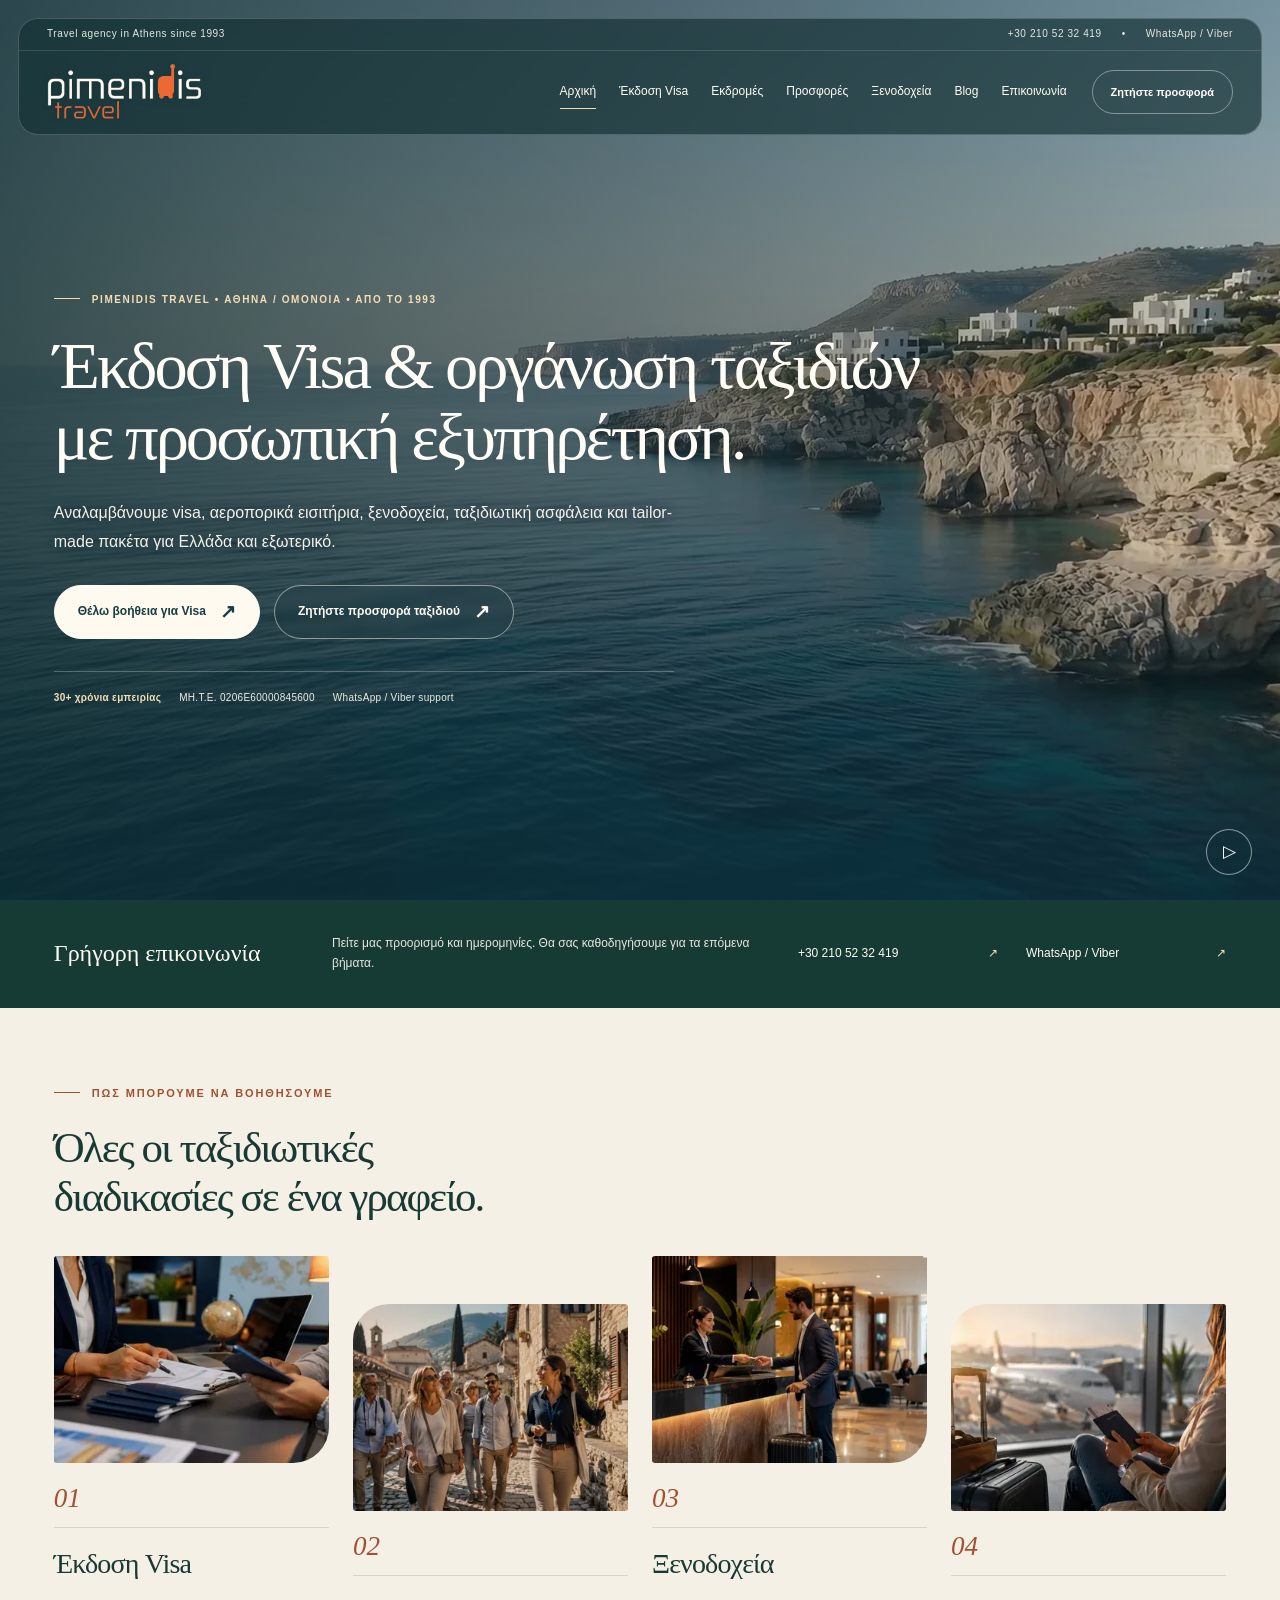
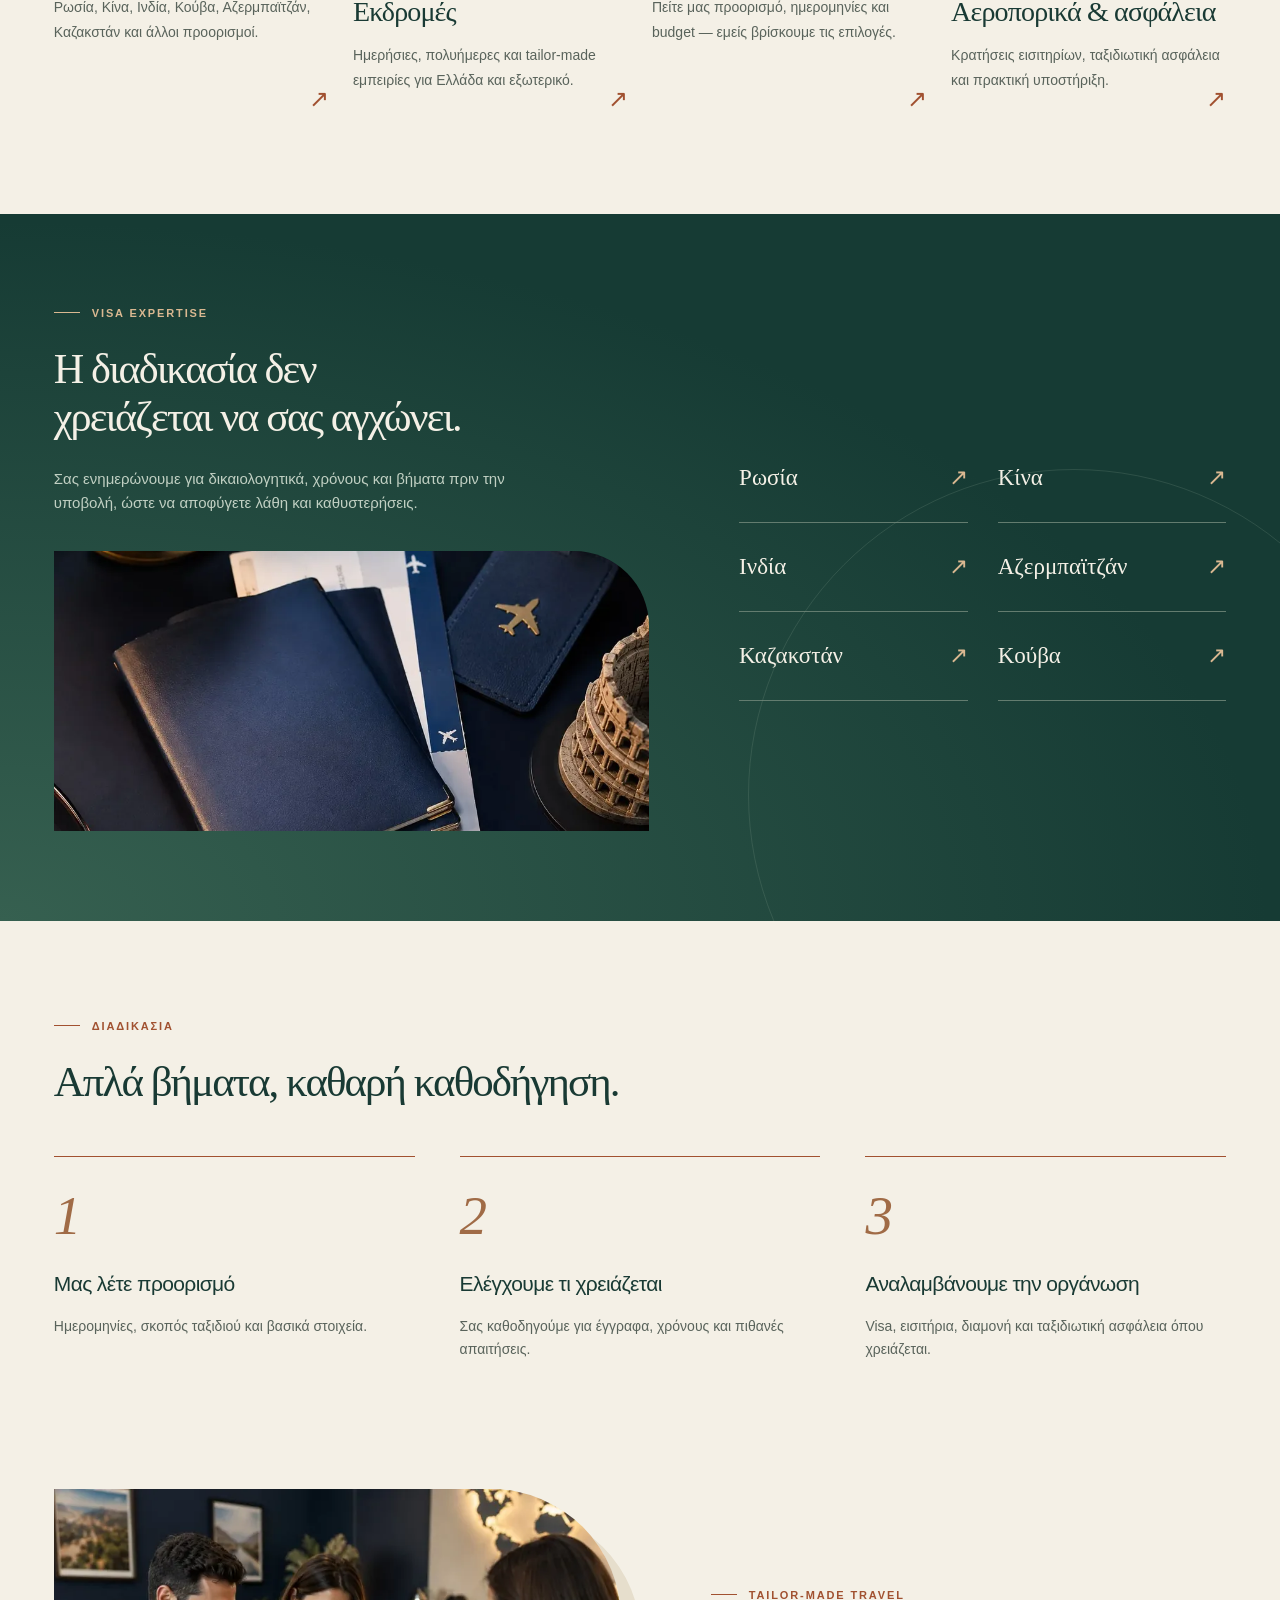
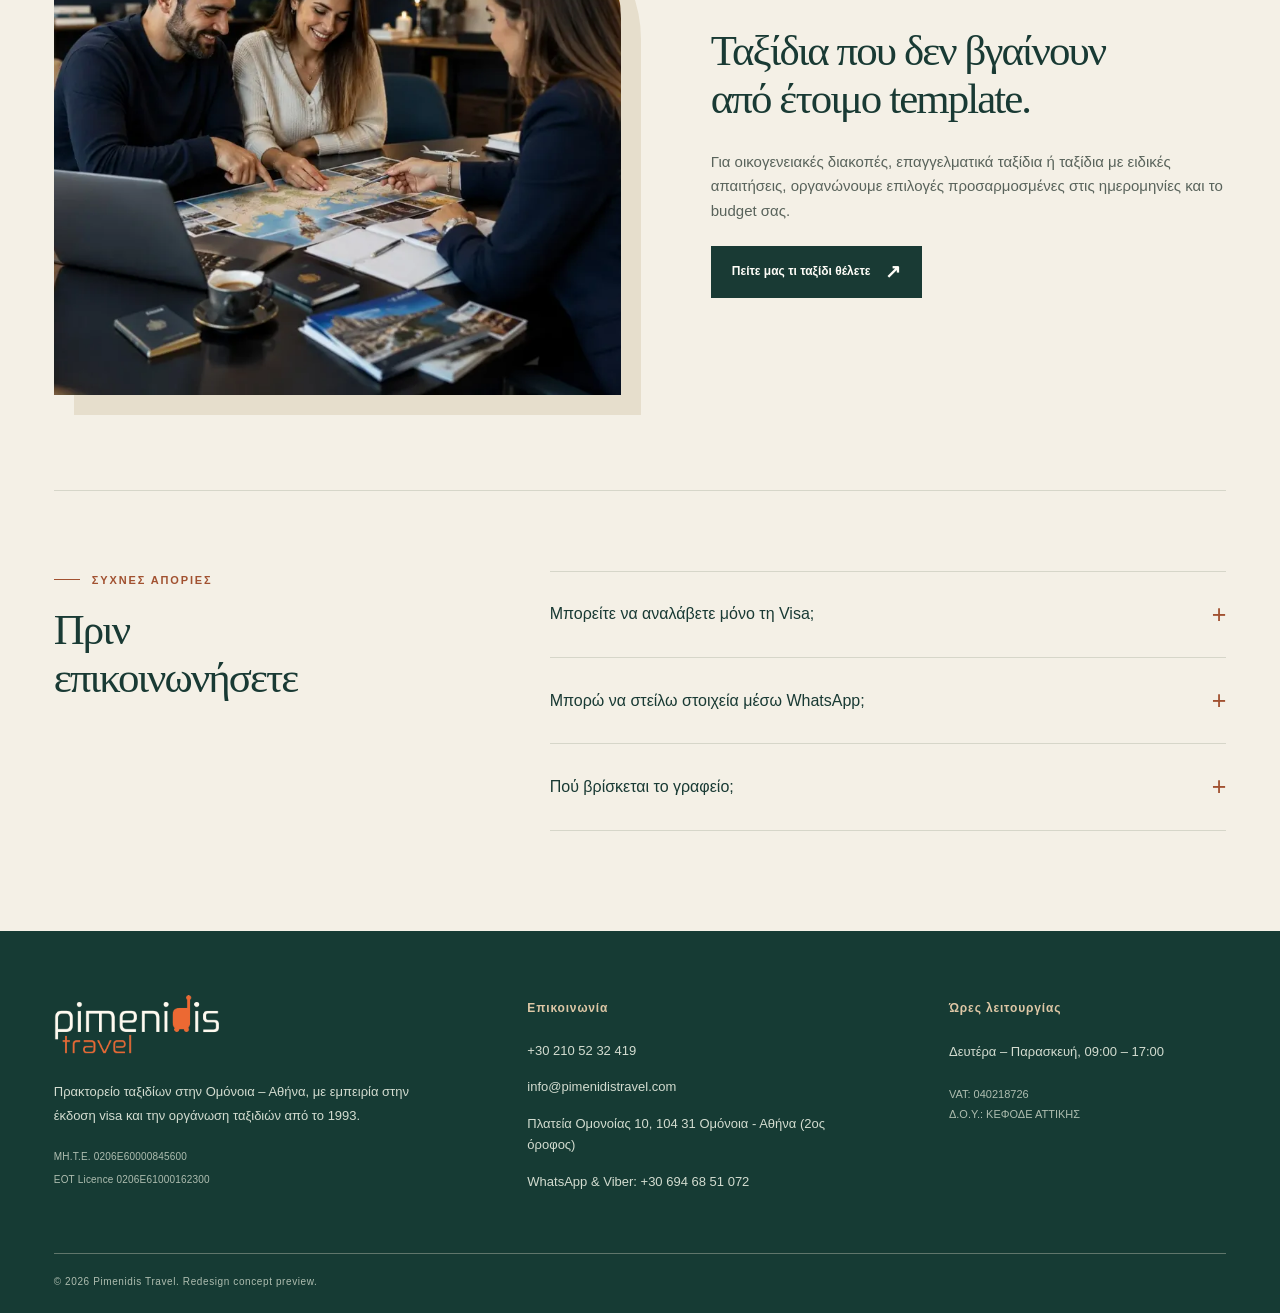
==== commit 11237e17: "fix: restore contact band contrast and transparent footer branding" ====
--- a/index.html
+++ b/index.html
@@ -1,3 +1,3 @@
 <!DOCTYPE html>
 
-<html lang="el"><head><script>document.documentElement.classList.add("js");</script><meta charset="utf-8"/><meta content="width=device-width, initial-scale=1" name="viewport"/><title>Pimenidis Travel | Έκδοση Visa &amp; Ταξίδια στην Αθήνα</title><meta content="Έκδοση Visa και οργάνωση ταξιδιών από το Pimenidis Travel στην Ομόνοια Αθήνα από το 1993." name="description"/><link href="assets/editorial.css" rel="stylesheet"/><script defer="" src="assets/site.js"></script><link href="assets/depth.css" rel="stylesheet"/><script defer="" src="assets/depth.js"></script><link rel="stylesheet" href="assets/home-cinema.css"/><script defer src="assets/home-cinema.js"></script></head><body class="page-index"><header class="site-header"><div class="topbar"><div>Travel agency in Athens since 1993</div><div><a href="tel:+302105232419">+30 210 52 32 419</a><span>•</span><a href="https://wa.me/306946851072" rel="noopener" target="_blank">WhatsApp / Viber</a></div></div><div class="nav-wrap"><a class="brand" href="index.html"><img alt="Pimenidis Travel" decoding="async" height="356" loading="eager" src="assets/logo-cinema.png" width="953"/></a><button aria-controls="primary-navigation" aria-expanded="false" aria-label="Άνοιγμα μενού" class="menu-toggle">☰</button><nav class="primary-nav" id="primary-navigation"><a aria-current="page" class="active" href="index.html">Αρχική</a><a class="" href="ekdosi-visa.html">Έκδοση Visa</a><a class="" href="ekdromes.html">Εκδρομές</a><a class="" href="prosfores.html">Προσφορές</a><a class="" href="kratisi-ksenodoxeiou.html">Ξενοδοχεία</a><a class="" href="blog.html">Blog</a><a class="" href="contact.html">Επικοινωνία</a></nav><a class="nav-cta" href="contact.html#quote">Ζητήστε προσφορά</a></div></header><main><section class="hero cinema-hero"><div class="cinema-media" aria-hidden="true"><picture><source media="(max-width:680px)" srcset="assets/cinema-journey-poster-mobile.webp"/><img class="cinema-poster" src="assets/cinema-journey-poster.webp" alt="" width="1600" height="900" fetchpriority="high" loading="eager"/></picture><video id="cinema-film" muted autoplay playsinline loop preload="none"  tabindex="-1"></video></div><button class="cinema-toggle" type="button" aria-controls="cinema-film" aria-label="Παύση βίντεο" hidden>Ⅱ</button><div class="wrap hero-grid"><div class="hero-copy"><p class="eyebrow">Pimenidis Travel • Αθήνα / Ομόνοια • Από το 1993</p><h1>Έκδοση Visa &amp; οργάνωση ταξιδιών με προσωπική εξυπηρέτηση.</h1><p class="lead">Αναλαμβάνουμε visa, αεροπορικά εισιτήρια, ξενοδοχεία, ταξιδιωτική ασφάλεια και tailor-made πακέτα για Ελλάδα και εξωτερικό.</p><div class="hero-actions"><a class="btn primary" href="ekdosi-visa.html">Θέλω βοήθεια για Visa</a><a class="btn ghost" href="contact.html#quote">Ζητήστε προσφορά ταξιδιού</a></div><div class="trust-row"><span>30+ χρόνια εμπειρίας</span><span>ΜΗ.Τ.Ε. 0206Ε60000845600</span><span>WhatsApp / Viber support</span></div></div></div></section><div class="cinema-contact"><div class="hero-card"><h2>Γρήγορη επικοινωνία</h2><p>Πείτε μας προορισμό και ημερομηνίες. Θα σας καθοδηγήσουμε για τα επόμενα βήματα.</p><a class="quick" href="tel:+302105232419">+30 210 52 32 419</a><a class="quick whatsapp" href="https://wa.me/306946851072" rel="noopener" target="_blank">WhatsApp / Viber</a></div></div><section class="wrap service-intro"><p class="eyebrow">Πώς μπορούμε να βοηθήσουμε</p><h2>Όλες οι ταξιδιωτικές διαδικασίες σε ένα γραφείο.</h2><div class="service-grid"><a class="service-card hot" href="ekdosi-visa.html"><img alt="" class="service-photo" decoding="async" height="720" loading="lazy" sizes="(max-width:680px) 44vw, (max-width:900px) 43vw, 23vw" src="assets/new-visa-documents.webp" srcset="assets/new-visa-documents-480.webp 480w, assets/new-visa-documents-960.webp 960w, assets/new-visa-documents.webp 1280w" width="1280"/><span>01</span><h3>Έκδοση Visa</h3><p>Ρωσία, Κίνα, Ινδία, Κούβα, Αζερμπαϊτζάν, Καζακστάν και άλλοι προορισμοί.</p></a><a class="service-card" href="ekdromes.html"><img alt="" class="service-photo" decoding="async" height="720" loading="lazy" sizes="(max-width:680px) 44vw, (max-width:900px) 43vw, 23vw" src="assets/new-excursions-group.webp" srcset="assets/new-excursions-group-480.webp 480w, assets/new-excursions-group-960.webp 960w, assets/new-excursions-group.webp 1280w" width="1280"/><span>02</span><h3>Εκδρομές</h3><p>Ημερήσιες, πολυήμερες και tailor-made εμπειρίες για Ελλάδα και εξωτερικό.</p></a><a class="service-card" href="kratisi-ksenodoxeiou.html"><img alt="" class="service-photo" decoding="async" height="720" loading="lazy" sizes="(max-width:680px) 44vw, (max-width:900px) 43vw, 23vw" src="assets/new-hotel-checkin.webp" srcset="assets/new-hotel-checkin-480.webp 480w, assets/new-hotel-checkin-960.webp 960w, assets/new-hotel-checkin.webp 1280w" width="1280"/><span>03</span><h3>Ξενοδοχεία</h3><p>Πείτε μας προορισμό, ημερομηνίες και budget — εμείς βρίσκουμε τις επιλογές.</p></a><a class="service-card" href="contact.html#quote"><img alt="" class="service-photo" decoding="async" height="720" loading="lazy" sizes="(max-width:680px) 44vw, (max-width:900px) 43vw, 23vw" src="assets/new-airport-traveler.webp" srcset="assets/new-airport-traveler-480.webp 480w, assets/new-airport-traveler-960.webp 960w, assets/new-airport-traveler.webp 1280w" width="1280"/><span>04</span><h3>Αεροπορικά &amp; ασφάλεια</h3><p>Κρατήσεις εισιτηρίων, ταξιδιωτική ασφάλεια και πρακτική υποστήριξη.</p></a></div></section><section class="visa-band"><div class="wrap visa-band-grid"><div><p class="eyebrow light">Visa expertise</p><h2>Η διαδικασία δεν χρειάζεται να σας αγχώνει.</h2><p>Σας ενημερώνουμε για δικαιολογητικά, χρόνους και βήματα πριν την υποβολή, ώστε να αποφύγετε λάθη και καθυστερήσεις.</p><img alt="" class="visa-editorial-photo" decoding="async" height="1254" loading="lazy" sizes="(max-width:680px) 90vw, 48vw" src="assets/new-visa-flatlay.webp" srcset="assets/new-visa-flatlay-480.webp 480w, assets/new-visa-flatlay-960.webp 960w, assets/new-visa-flatlay.webp 1254w" width="1254"/></div><div class="country-grid"><a href="ekdosi-visa.html#russia">Ρωσία</a><a href="ekdosi-visa.html#china">Κίνα</a><a href="ekdosi-visa.html#india">Ινδία</a><a href="ekdosi-visa.html#azerbaijan">Αζερμπαϊτζάν</a><a href="ekdosi-visa.html#kazakhstan">Καζακστάν</a><a href="ekdosi-visa.html#cuba">Κούβα</a></div></div></section><section class="wrap process"><p class="eyebrow">Διαδικασία</p><h2>Απλά βήματα, καθαρή καθοδήγηση.</h2><div class="steps"><div><b>1</b><h3>Μας λέτε προορισμό</h3><p>Ημερομηνίες, σκοπός ταξιδιού και βασικά στοιχεία.</p></div><div><b>2</b><h3>Ελέγχουμε τι χρειάζεται</h3><p>Σας καθοδηγούμε για έγγραφα, χρόνους και πιθανές απαιτήσεις.</p></div><div><b>3</b><h3>Αναλαμβάνουμε την οργάνωση</h3><p>Visa, εισιτήρια, διαμονή και ταξιδιωτική ασφάλεια όπου χρειάζεται.</p></div></div></section><section class="wrap split"><div><img alt="Ταξίδι σε προορισμό εξωτερικού" decoding="async" height="960" loading="lazy" sizes="(max-width:680px) 90vw, 48vw" src="assets/new-tailormade-meeting.webp" srcset="assets/new-tailormade-meeting-480.webp 480w, assets/new-tailormade-meeting-960.webp 960w, assets/new-tailormade-meeting.webp 1280w" width="1280"/></div><div><p class="eyebrow">Tailor-made travel</p><h2>Ταξίδια που δεν βγαίνουν από έτοιμο template.</h2><p>Για οικογενειακές διακοπές, επαγγελματικά ταξίδια ή ταξίδια με ειδικές απαιτήσεις, οργανώνουμε επιλογές προσαρμοσμένες στις ημερομηνίες και το budget σας.</p><a class="btn primary" href="contact.html#quote">Πείτε μας τι ταξίδι θέλετε</a></div></section><section class="wrap faq"><p class="eyebrow">Συχνές απορίες</p><h2>Πριν επικοινωνήσετε</h2><details><summary>Μπορείτε να αναλάβετε μόνο τη Visa;</summary><p>Ναι, μπορούμε να βοηθήσουμε μόνο με τη διαδικασία visa ή συνδυαστικά με εισιτήρια, ξενοδοχείο και ασφάλεια.</p></details><details><summary>Μπορώ να στείλω στοιχεία μέσω WhatsApp;</summary><p>Ναι, το WhatsApp/Viber είναι διαθέσιμο για πρώτη επικοινωνία και καθοδήγηση.</p></details><details><summary>Πού βρίσκεται το γραφείο;</summary><p>Πλατεία Ομονοίας 10, 104 31, Αθήνα, στον 2ο όροφο.</p></details></section></main><footer class="footer"><div class="wrap footer-grid"><div><img alt="Pimenidis Travel" class="footer-logo" decoding="async" height="356" loading="lazy" src="assets/logo.png" width="953"/><p>Πρακτορείο ταξιδίων στην Ομόνοια – Αθήνα, με εμπειρία στην έκδοση visa και την οργάνωση ταξιδιών από το 1993.</p><div class="licences"><span>ΜΗ.Τ.Ε. 0206Ε60000845600</span><span>EOT Licence 0206E61000162300</span></div></div><div><h3>Επικοινωνία</h3><a href="tel:+302105232419">+30 210 52 32 419</a><a href="mailto:info@pimenidistravel.com">info@pimenidistravel.com</a><a href="https://www.google.com/maps/search/?api=1&amp;query=%CE%A0%CE%BB%CE%B1%CF%84%CE%B5%CE%AF%CE%B1%20%CE%9F%CE%BC%CE%BF%CE%BD%CE%BF%CE%AF%CE%B1%CF%82%2010%20104%2031%20%CE%91%CE%B8%CE%AE%CE%BD%CE%B1" rel="noopener" target="_blank">Πλατεία Ομονοίας 10, 104 31 Ομόνοια - Αθήνα (2ος όροφος)</a><a href="https://wa.me/306946851072" rel="noopener" target="_blank">WhatsApp &amp; Viber: +30 694 68 51 072</a></div><div><h3>Ώρες λειτουργίας</h3><p>Δευτέρα – Παρασκευή, 09:00 – 17:00</p><p class="small">VAT: 040218726<br/>Δ.Ο.Υ.: ΚΕΦΟΔΕ ΑΤΤΙΚΗΣ</p></div></div><div class="legal">© 2026 Pimenidis Travel. Redesign concept preview.</div></footer><div class="mobile-actions"><a href="tel:+302105232419">Κλήση</a><a href="https://wa.me/306946851072" rel="noopener" target="_blank">WhatsApp</a><a href="ekdosi-visa.html">Visa</a></div></body></html>+<html lang="el"><head><script>document.documentElement.classList.add("js");</script><meta charset="utf-8"/><meta content="width=device-width, initial-scale=1" name="viewport"/><title>Pimenidis Travel | Έκδοση Visa &amp; Ταξίδια στην Αθήνα</title><meta content="Έκδοση Visa και οργάνωση ταξιδιών από το Pimenidis Travel στην Ομόνοια Αθήνα από το 1993." name="description"/><link href="assets/editorial.css" rel="stylesheet"/><script defer="" src="assets/site.js"></script><link href="assets/depth.css" rel="stylesheet"/><script defer="" src="assets/depth.js"></script><link rel="stylesheet" href="assets/home-cinema.css"/><script defer src="assets/home-cinema.js"></script></head><body class="page-index"><header class="site-header"><div class="topbar"><div>Travel agency in Athens since 1993</div><div><a href="tel:+302105232419">+30 210 52 32 419</a><span>•</span><a href="https://wa.me/306946851072" rel="noopener" target="_blank">WhatsApp / Viber</a></div></div><div class="nav-wrap"><a class="brand" href="index.html"><img alt="Pimenidis Travel" decoding="async" height="356" loading="eager" src="assets/logo-cinema.png" width="953"/></a><button aria-controls="primary-navigation" aria-expanded="false" aria-label="Άνοιγμα μενού" class="menu-toggle">☰</button><nav class="primary-nav" id="primary-navigation"><a aria-current="page" class="active" href="index.html">Αρχική</a><a class="" href="ekdosi-visa.html">Έκδοση Visa</a><a class="" href="ekdromes.html">Εκδρομές</a><a class="" href="prosfores.html">Προσφορές</a><a class="" href="kratisi-ksenodoxeiou.html">Ξενοδοχεία</a><a class="" href="blog.html">Blog</a><a class="" href="contact.html">Επικοινωνία</a></nav><a class="nav-cta" href="contact.html#quote">Ζητήστε προσφορά</a></div></header><main><section class="hero cinema-hero"><div class="cinema-media" aria-hidden="true"><picture><source media="(max-width:680px)" srcset="assets/cinema-journey-poster-mobile.webp"/><img class="cinema-poster" src="assets/cinema-journey-poster.webp" alt="" width="1600" height="900" fetchpriority="high" loading="eager"/></picture><video id="cinema-film" muted autoplay playsinline loop preload="none"  tabindex="-1"></video></div><button class="cinema-toggle" type="button" aria-controls="cinema-film" aria-label="Παύση βίντεο" hidden>Ⅱ</button><div class="wrap hero-grid"><div class="hero-copy"><p class="eyebrow">Pimenidis Travel • Αθήνα / Ομόνοια • Από το 1993</p><h1>Έκδοση Visa &amp; οργάνωση ταξιδιών με προσωπική εξυπηρέτηση.</h1><p class="lead">Αναλαμβάνουμε visa, αεροπορικά εισιτήρια, ξενοδοχεία, ταξιδιωτική ασφάλεια και tailor-made πακέτα για Ελλάδα και εξωτερικό.</p><div class="hero-actions"><a class="btn primary" href="ekdosi-visa.html">Θέλω βοήθεια για Visa</a><a class="btn ghost" href="contact.html#quote">Ζητήστε προσφορά ταξιδιού</a></div><div class="trust-row"><span>30+ χρόνια εμπειρίας</span><span>ΜΗ.Τ.Ε. 0206Ε60000845600</span><span>WhatsApp / Viber support</span></div></div></div></section><div class="cinema-contact"><div class="hero-card"><h2>Γρήγορη επικοινωνία</h2><p>Πείτε μας προορισμό και ημερομηνίες. Θα σας καθοδηγήσουμε για τα επόμενα βήματα.</p><a class="quick" href="tel:+302105232419">+30 210 52 32 419</a><a class="quick whatsapp" href="https://wa.me/306946851072" rel="noopener" target="_blank">WhatsApp / Viber</a></div></div><section class="wrap service-intro"><p class="eyebrow">Πώς μπορούμε να βοηθήσουμε</p><h2>Όλες οι ταξιδιωτικές διαδικασίες σε ένα γραφείο.</h2><div class="service-grid"><a class="service-card hot" href="ekdosi-visa.html"><img alt="" class="service-photo" decoding="async" height="720" loading="lazy" sizes="(max-width:680px) 44vw, (max-width:900px) 43vw, 23vw" src="assets/new-visa-documents.webp" srcset="assets/new-visa-documents-480.webp 480w, assets/new-visa-documents-960.webp 960w, assets/new-visa-documents.webp 1280w" width="1280"/><span>01</span><h3>Έκδοση Visa</h3><p>Ρωσία, Κίνα, Ινδία, Κούβα, Αζερμπαϊτζάν, Καζακστάν και άλλοι προορισμοί.</p></a><a class="service-card" href="ekdromes.html"><img alt="" class="service-photo" decoding="async" height="720" loading="lazy" sizes="(max-width:680px) 44vw, (max-width:900px) 43vw, 23vw" src="assets/new-excursions-group.webp" srcset="assets/new-excursions-group-480.webp 480w, assets/new-excursions-group-960.webp 960w, assets/new-excursions-group.webp 1280w" width="1280"/><span>02</span><h3>Εκδρομές</h3><p>Ημερήσιες, πολυήμερες και tailor-made εμπειρίες για Ελλάδα και εξωτερικό.</p></a><a class="service-card" href="kratisi-ksenodoxeiou.html"><img alt="" class="service-photo" decoding="async" height="720" loading="lazy" sizes="(max-width:680px) 44vw, (max-width:900px) 43vw, 23vw" src="assets/new-hotel-checkin.webp" srcset="assets/new-hotel-checkin-480.webp 480w, assets/new-hotel-checkin-960.webp 960w, assets/new-hotel-checkin.webp 1280w" width="1280"/><span>03</span><h3>Ξενοδοχεία</h3><p>Πείτε μας προορισμό, ημερομηνίες και budget — εμείς βρίσκουμε τις επιλογές.</p></a><a class="service-card" href="contact.html#quote"><img alt="" class="service-photo" decoding="async" height="720" loading="lazy" sizes="(max-width:680px) 44vw, (max-width:900px) 43vw, 23vw" src="assets/new-airport-traveler.webp" srcset="assets/new-airport-traveler-480.webp 480w, assets/new-airport-traveler-960.webp 960w, assets/new-airport-traveler.webp 1280w" width="1280"/><span>04</span><h3>Αεροπορικά &amp; ασφάλεια</h3><p>Κρατήσεις εισιτηρίων, ταξιδιωτική ασφάλεια και πρακτική υποστήριξη.</p></a></div></section><section class="visa-band"><div class="wrap visa-band-grid"><div><p class="eyebrow light">Visa expertise</p><h2>Η διαδικασία δεν χρειάζεται να σας αγχώνει.</h2><p>Σας ενημερώνουμε για δικαιολογητικά, χρόνους και βήματα πριν την υποβολή, ώστε να αποφύγετε λάθη και καθυστερήσεις.</p><img alt="" class="visa-editorial-photo" decoding="async" height="1254" loading="lazy" sizes="(max-width:680px) 90vw, 48vw" src="assets/new-visa-flatlay.webp" srcset="assets/new-visa-flatlay-480.webp 480w, assets/new-visa-flatlay-960.webp 960w, assets/new-visa-flatlay.webp 1254w" width="1254"/></div><div class="country-grid"><a href="ekdosi-visa.html#russia">Ρωσία</a><a href="ekdosi-visa.html#china">Κίνα</a><a href="ekdosi-visa.html#india">Ινδία</a><a href="ekdosi-visa.html#azerbaijan">Αζερμπαϊτζάν</a><a href="ekdosi-visa.html#kazakhstan">Καζακστάν</a><a href="ekdosi-visa.html#cuba">Κούβα</a></div></div></section><section class="wrap process"><p class="eyebrow">Διαδικασία</p><h2>Απλά βήματα, καθαρή καθοδήγηση.</h2><div class="steps"><div><b>1</b><h3>Μας λέτε προορισμό</h3><p>Ημερομηνίες, σκοπός ταξιδιού και βασικά στοιχεία.</p></div><div><b>2</b><h3>Ελέγχουμε τι χρειάζεται</h3><p>Σας καθοδηγούμε για έγγραφα, χρόνους και πιθανές απαιτήσεις.</p></div><div><b>3</b><h3>Αναλαμβάνουμε την οργάνωση</h3><p>Visa, εισιτήρια, διαμονή και ταξιδιωτική ασφάλεια όπου χρειάζεται.</p></div></div></section><section class="wrap split"><div><img alt="Ταξίδι σε προορισμό εξωτερικού" decoding="async" height="960" loading="lazy" sizes="(max-width:680px) 90vw, 48vw" src="assets/new-tailormade-meeting.webp" srcset="assets/new-tailormade-meeting-480.webp 480w, assets/new-tailormade-meeting-960.webp 960w, assets/new-tailormade-meeting.webp 1280w" width="1280"/></div><div><p class="eyebrow">Tailor-made travel</p><h2>Ταξίδια που δεν βγαίνουν από έτοιμο template.</h2><p>Για οικογενειακές διακοπές, επαγγελματικά ταξίδια ή ταξίδια με ειδικές απαιτήσεις, οργανώνουμε επιλογές προσαρμοσμένες στις ημερομηνίες και το budget σας.</p><a class="btn primary" href="contact.html#quote">Πείτε μας τι ταξίδι θέλετε</a></div></section><section class="wrap faq"><p class="eyebrow">Συχνές απορίες</p><h2>Πριν επικοινωνήσετε</h2><details><summary>Μπορείτε να αναλάβετε μόνο τη Visa;</summary><p>Ναι, μπορούμε να βοηθήσουμε μόνο με τη διαδικασία visa ή συνδυαστικά με εισιτήρια, ξενοδοχείο και ασφάλεια.</p></details><details><summary>Μπορώ να στείλω στοιχεία μέσω WhatsApp;</summary><p>Ναι, το WhatsApp/Viber είναι διαθέσιμο για πρώτη επικοινωνία και καθοδήγηση.</p></details><details><summary>Πού βρίσκεται το γραφείο;</summary><p>Πλατεία Ομονοίας 10, 104 31, Αθήνα, στον 2ο όροφο.</p></details></section></main><footer class="footer"><div class="wrap footer-grid"><div><img alt="Pimenidis Travel" class="footer-logo" decoding="async" height="356" loading="lazy" src="assets/logo-cinema.png" width="953"/><p>Πρακτορείο ταξιδίων στην Ομόνοια – Αθήνα, με εμπειρία στην έκδοση visa και την οργάνωση ταξιδιών από το 1993.</p><div class="licences"><span>ΜΗ.Τ.Ε. 0206Ε60000845600</span><span>EOT Licence 0206E61000162300</span></div></div><div><h3>Επικοινωνία</h3><a href="tel:+302105232419">+30 210 52 32 419</a><a href="mailto:info@pimenidistravel.com">info@pimenidistravel.com</a><a href="https://www.google.com/maps/search/?api=1&amp;query=%CE%A0%CE%BB%CE%B1%CF%84%CE%B5%CE%AF%CE%B1%20%CE%9F%CE%BC%CE%BF%CE%BD%CE%BF%CE%AF%CE%B1%CF%82%2010%20104%2031%20%CE%91%CE%B8%CE%AE%CE%BD%CE%B1" rel="noopener" target="_blank">Πλατεία Ομονοίας 10, 104 31 Ομόνοια - Αθήνα (2ος όροφος)</a><a href="https://wa.me/306946851072" rel="noopener" target="_blank">WhatsApp &amp; Viber: +30 694 68 51 072</a></div><div><h3>Ώρες λειτουργίας</h3><p>Δευτέρα – Παρασκευή, 09:00 – 17:00</p><p class="small">VAT: 040218726<br/>Δ.Ο.Υ.: ΚΕΦΟΔΕ ΑΤΤΙΚΗΣ</p></div></div><div class="legal">© 2026 Pimenidis Travel. Redesign concept preview.</div></footer><div class="mobile-actions"><a href="tel:+302105232419">Κλήση</a><a href="https://wa.me/306946851072" rel="noopener" target="_blank">WhatsApp</a><a href="ekdosi-visa.html">Visa</a></div></body></html>
--- a/assets/editorial.css
+++ b/assets/editorial.css
@@ -5,7 +5,7 @@
 .hero{padding:36px 0 56px;border-bottom:1px solid var(--line)}.hero-grid{display:grid;grid-template-columns:1.11fr 1fr;gap:clamp(34px,5vw,80px);align-items:stretch}.hero-copy{padding-block:32px 12px;align-self:center}.hero-copy .eyebrow{max-width:410px}.hero-copy .lead{font-size:17px;color:var(--muted);max-width:550px;line-height:1.75}.hero-actions{display:flex;gap:12px;flex-wrap:wrap;margin-block:30px}.btn{display:inline-flex;align-items:center;justify-content:center;gap:14px;min-height:52px;padding:14px 20px;border:1px solid var(--ink);border-radius:0;text-decoration:none;font-size:12px;font-weight:700;line-height:1.6;cursor:pointer;transition:background .2s,color .2s,transform .2s}.btn::after{content:"↗";font-size:19px;line-height:1}.btn.primary{background:var(--ink);color:var(--white)}.btn.primary:hover{background:var(--copper);border-color:var(--copper)}.btn.ghost{background:transparent;color:var(--ink);border-color:#b4b9ac}.btn.ghost:hover{background:#e6e2d8}.trust-row{display:flex;flex-wrap:wrap;gap:8px 18px;border-top:1px solid var(--line);padding-top:20px;margin-top:34px;font-size:10px;color:var(--muted);letter-spacing:.03em}.trust-row span:first-child{color:var(--copper);font-weight:700}.hero-visual{position:relative;min-width:0;display:flex;flex-direction:column}.hero-image{width:100%;height:100%;object-fit:cover}.hero-visual>.hero-image{flex:1;min-height:390px;max-height:590px;object-position:48% center;border-top-left-radius:140px}.hero-card{position:relative;background:var(--dark);color:var(--paper);padding:24px 28px;display:grid;grid-template-columns:1fr 1fr;gap:0 22px}.hero-card h2{font-family:Arial,"Segoe UI",sans-serif;font-size:17px;letter-spacing:0;margin:0 0 8px;grid-column:1/-1}.hero-card p{font-size:12px;line-height:1.65;color:#c5d2c4;margin:0 0 14px;grid-column:1/-1;max-width:440px}.quick{font-size:12px;text-decoration:none;border-top:1px solid #648076;padding-top:12px;white-space:nowrap}.quick::after{content:"↗";float:right;color:#dab891}
 .service-intro,.process,.faq,.article-grid{padding-block:96px}.service-intro>h2{max-width:720px}.service-grid{display:grid;grid-template-columns:repeat(4,minmax(0,1fr));margin-top:46px}.service-card{position:relative;display:block;padding:28px 26px 26px 0;text-decoration:none;border-top:1px solid var(--ink);border-right:1px solid var(--line);margin-right:26px;min-height:260px;transition:color .2s}.service-card:last-child{border-right:0;margin-right:0}.service-card>span{display:block;color:var(--copper);font-family:Georgia,serif;font-size:35px;line-height:1;margin-bottom:36px;font-style:italic}.service-card h3{font-family:Georgia,serif;font-size:29px;font-weight:400;line-height:1.12}.service-card p{color:var(--muted);font-size:14px;margin-bottom:0;line-height:1.8}.service-card:hover{color:var(--copper)}a.service-card::after{content:"↗";position:absolute;right:24px;top:29px;font-size:24px;color:var(--copper)}.visa-band{background:var(--dark);color:var(--paper);padding-block:90px;position:relative;overflow:hidden}.visa-band::after{content:"";position:absolute;left:-170px;bottom:-320px;width:630px;height:630px;border:1px solid #73908040;border-radius:50%;pointer-events:none}.visa-band-grid{display:grid;grid-template-columns:1fr 1fr;gap:100px;align-items:center}.visa-band h2{font-size:clamp(35px,3.3vw,51px)}.visa-band p:not(.eyebrow){font-size:15px;color:#c1d0c3;max-width:510px;margin:0}.visa-band .eyebrow{color:#dab891}.country-grid{display:grid;grid-template-columns:1fr 1fr;gap:0 32px}.country-grid a{position:relative;padding:22px 0;border-bottom:1px solid #637c6f;text-decoration:none;font-size:17px}.country-grid a::after{content:"↗";float:right;color:#dab891}.country-grid a:hover{color:#dab891}.process>h2{max-width:740px}.steps{display:grid;grid-template-columns:repeat(3,minmax(0,1fr));gap:45px;margin-top:50px}.steps>div{position:relative;border-top:1px solid var(--line);padding-top:27px}.steps b{font:italic 55px Georgia,serif;color:#a06b46;display:block;margin-bottom:23px}.steps h3{max-width:330px}.steps p{font-size:14px;color:var(--muted);max-width:340px}.split{display:grid;grid-template-columns:1.1fr 1fr;gap:90px;align-items:center;padding-block:10px 95px}.split img{width:100%;aspect-ratio:1.12;object-fit:cover;border-top-right-radius:130px}.split p:not(.eyebrow){color:var(--muted);font-size:15px}.split h2{max-width:490px}.faq{border-top:1px solid var(--line);display:grid;grid-template-columns:.75fr 1.25fr;column-gap:90px;padding-block:80px 100px}.faq>.eyebrow{grid-column:1;margin-bottom:16px}.faq>h2{grid-column:1;grid-row:2/5;max-width:280px}.faq details{grid-column:2;border-bottom:1px solid var(--line);padding:22px 0}.faq details:first-of-type{grid-row:1/3;border-top:1px solid var(--line)}.faq summary{display:flex;align-items:center;justify-content:space-between;gap:18px;list-style:none;font-size:16px;cursor:pointer}.faq summary::-webkit-details-marker{display:none}.faq summary::after{content:"+";font-weight:400;font-size:25px;color:var(--copper)}.faq details[open] summary::after{content:"−"}.faq details p{font-size:14px;color:var(--muted);margin:16px 30px 0 0}
 .page-hero{display:grid;grid-template-columns:1.08fr 1fr;min-height:540px;border-bottom:1px solid var(--line);padding:40px var(--gutter) 55px;gap:clamp(35px,5vw,80px);align-items:center;max-width:1440px;margin:auto}.page-hero>.wrap{width:auto;margin:0;padding-block:30px}.page-hero h1{font-size:clamp(42px,4.5vw,68px);max-width:720px}.page-hero p:not(.eyebrow){color:var(--muted);font-size:16px;max-width:570px}.page-hero .eyebrow{color:var(--copper)}.page-hero-visual{height:100%;min-height:430px;max-height:620px;overflow:hidden;border-top-left-radius:140px;align-self:stretch}.page-hero .hero-image{min-height:430px}.visa-hero .hero-image{object-position:50% center}.trips-hero .page-hero-visual{border-radius:0 0 130px 0}.hotel-hero .page-hero-visual{border-radius:140px 140px 0 0}.blog-hero .page-hero-visual{border-radius:0;min-height:320px;max-height:430px;align-self:center}.blog-hero .hero-image{min-height:320px}.contact-hero{grid-template-columns:1.5fr .5fr;min-height:410px}.contact-hero .page-hero-visual{min-height:240px;max-height:300px;border-radius:0;align-self:center;display:flex;justify-content:center}.contact-hero .hero-image{width:180px;min-height:0;object-fit:contain;opacity:.7}.notice{border-left:2px solid var(--copper);padding:15px 24px;margin-block:55px 46px;max-width:1040px;font-size:14px;color:var(--muted)}.notice strong{color:var(--ink)}.cards.countries{display:grid;grid-template-columns:repeat(3,minmax(0,1fr));column-gap:45px;counter-reset:countries;margin-bottom:30px}.cards article{position:relative;border-top:1px solid var(--line);padding:32px 0 38px;scroll-margin-top:35px}.cards article::before{counter-increment:countries;content:counter(countries,decimal-leading-zero);display:block;font:italic 25px Georgia,serif;color:var(--copper);margin-bottom:24px}.cards h2{font-size:33px;margin-bottom:18px}.cards p{font-size:14px;color:var(--muted);margin:0}.page-ekdosi-visa .process{border-top:1px solid var(--line);margin-top:30px}.promo{margin-top:65px;padding:42px 50px;background:#e7dfcf;border-left:3px solid var(--copper);display:grid;grid-template-columns:1.1fr 1fr;gap:0 60px}.promo span{grid-column:1/-1;text-transform:uppercase;letter-spacing:.14em;font-size:10px;color:var(--copper);margin-bottom:22px;font-weight:700}.promo h2{font-size:42px;margin-bottom:0}.promo p{align-self:center;font-size:15px;color:var(--muted);margin-bottom:0}.page-ekdromes main>.wrap{padding-bottom:85px}.page-ekdromes .service-grid{grid-template-columns:repeat(3,minmax(0,1fr));margin-top:60px}.page-ekdromes .service-card{min-height:190px}.article-grid{grid-template-columns:repeat(3,minmax(0,1fr));display:grid;gap:34px}.article-grid article{min-width:0}.article-grid img{width:100%;aspect-ratio:1.25;object-fit:cover;margin-bottom:28px}.article-grid h2{font-size:31px;line-height:1.2;margin-bottom:18px}.article-grid p{font-size:14px;color:var(--muted);border-top:1px solid var(--line);padding-top:18px}
-.form-section,.contact-grid{display:grid;grid-template-columns:.85fr 1.15fr;gap:90px;padding-block:85px 100px;align-items:start}.form-section>div{padding-top:25px}.form-section p:not(.eyebrow){color:var(--muted);font-size:15px;max-width:360px}.smart-form{background:#e9e8de;padding:38px;display:grid;grid-template-columns:1fr 1fr;gap:23px 22px}.smart-form>h2{grid-column:1/-1;font-size:38px}.smart-form label{display:grid;gap:9px;font-size:12px;font-weight:700;min-width:0}.smart-form label:has(textarea){grid-column:1/-1}.smart-form input,.smart-form select,.smart-form textarea{width:100%;min-width:0;background:var(--white);border:1px solid #c1c6b6;border-radius:0;padding:13px 12px;color:var(--ink);font-size:16px;min-height:49px}.smart-form textarea{min-height:140px;resize:vertical}.smart-form .btn{grid-column:1/-1;justify-self:start;min-width:180px}.contact-panel{padding-top:10px}.contact-panel h2{font-size:37px}.contact-panel a{display:block;border-bottom:1px solid var(--line);padding-block:16px;text-decoration:none;font-size:15px;overflow-wrap:anywhere}.contact-panel a:first-of-type{font-family:Georgia,serif;font-size:34px;letter-spacing:-.03em}.contact-panel a:hover{color:var(--copper)}.contact-panel p{font-size:13px;color:var(--muted);margin-top:24px}.contact-panel img{height:115px;width:auto;object-fit:contain;transform:rotate(-20deg);margin:30px auto 0;opacity:.65}.footer{background:var(--dark);color:#d3dcd0;padding:64px 0 22px}.footer-grid{display:grid;grid-template-columns:1.15fr 1fr .8fr;gap:75px}.footer-logo{width:165px;background:var(--paper);padding:12px;margin-bottom:24px}.footer p{font-size:13px;line-height:1.8}.footer h3{font-size:12px;font-weight:700;color:#dec7a6;letter-spacing:.07em;margin:5px 0 24px}.footer a{display:block;text-decoration:none;font-size:13px;margin-bottom:15px;overflow-wrap:anywhere}.footer a:hover{color:#dec7a6;text-decoration:underline}.licences{display:grid;gap:6px;font-size:10px;letter-spacing:.02em;color:#aebdb0}.footer .small{font-size:11px;color:#aebdb0}.legal{width:min(1288px,calc(100% - var(--gutter)*2));margin:46px auto 0;border-top:1px solid #60766b;padding-top:20px;font-size:10px;letter-spacing:.06em;color:#aebdb0}.mobile-actions{display:none}
+.form-section,.contact-grid{display:grid;grid-template-columns:.85fr 1.15fr;gap:90px;padding-block:85px 100px;align-items:start}.form-section>div{padding-top:25px}.form-section p:not(.eyebrow){color:var(--muted);font-size:15px;max-width:360px}.smart-form{background:#e9e8de;padding:38px;display:grid;grid-template-columns:1fr 1fr;gap:23px 22px}.smart-form>h2{grid-column:1/-1;font-size:38px}.smart-form label{display:grid;gap:9px;font-size:12px;font-weight:700;min-width:0}.smart-form label:has(textarea){grid-column:1/-1}.smart-form input,.smart-form select,.smart-form textarea{width:100%;min-width:0;background:var(--white);border:1px solid #c1c6b6;border-radius:0;padding:13px 12px;color:var(--ink);font-size:16px;min-height:49px}.smart-form textarea{min-height:140px;resize:vertical}.smart-form .btn{grid-column:1/-1;justify-self:start;min-width:180px}.contact-panel{padding-top:10px}.contact-panel h2{font-size:37px}.contact-panel a{display:block;border-bottom:1px solid var(--line);padding-block:16px;text-decoration:none;font-size:15px;overflow-wrap:anywhere}.contact-panel a:first-of-type{font-family:Georgia,serif;font-size:34px;letter-spacing:-.03em}.contact-panel a:hover{color:var(--copper)}.contact-panel p{font-size:13px;color:var(--muted);margin-top:24px}.contact-panel img{height:115px;width:auto;object-fit:contain;transform:rotate(-20deg);margin:30px auto 0;opacity:.65}.footer{background:var(--dark);color:#d3dcd0;padding:64px 0 22px}.footer-grid{display:grid;grid-template-columns:1.15fr 1fr .8fr;gap:75px}.footer .footer-logo{width:165px;background:transparent;padding:0;margin-bottom:24px}.footer p{font-size:13px;line-height:1.8}.footer h3{font-size:12px;font-weight:700;color:#dec7a6;letter-spacing:.07em;margin:5px 0 24px}.footer a{display:block;text-decoration:none;font-size:13px;margin-bottom:15px;overflow-wrap:anywhere}.footer a:hover{color:#dec7a6;text-decoration:underline}.licences{display:grid;gap:6px;font-size:10px;letter-spacing:.02em;color:#aebdb0}.footer .small{font-size:11px;color:#aebdb0}.legal{width:min(1288px,calc(100% - var(--gutter)*2));margin:46px auto 0;border-top:1px solid #60766b;padding-top:20px;font-size:10px;letter-spacing:.06em;color:#aebdb0}.mobile-actions{display:none}
 @media(min-width:1600px){.hero-grid{gap:90px}.hero{padding-block:54px 75px}}
 @media(max-width:1150px){.nav-wrap{gap:20px}.primary-nav{gap:16px}.nav-cta{display:none}.hero-grid{gap:35px}h1{font-size:55px}.hero-actions{gap:10px}.hero-actions .btn{padding-inline:15px;font-size:11px}.hero-card{padding:22px}.hero-card .quick{font-size:11px}.visa-band-grid,.split,.form-section,.contact-grid{gap:50px}.footer-grid{gap:40px}}
 @media(max-width:900px){.topbar{font-size:10px}.topbar>div:last-child{gap:12px}.nav-wrap{min-height:83px;padding-block:15px;flex-wrap:wrap}.brand img{width:145px}.js .menu-toggle{display:block;margin-left:auto}.primary-nav{flex-basis:100%;margin:0;flex-wrap:wrap}.js .primary-nav{display:none;position:absolute;left:var(--gutter);right:var(--gutter);top:calc(100% - 1px);background:var(--white);padding:18px 25px;border:1px solid var(--line);box-shadow:0 18px 30px #193a3415;flex-direction:column;gap:0;align-items:stretch}.js .primary-nav.open{display:flex}.primary-nav a{font-size:15px;padding-block:12px}.hero-grid{grid-template-columns:1.03fr 1fr;gap:28px}h1{font-size:44px}.hero-copy{padding-block:12px}.hero-copy .eyebrow{font-size:9px}.hero-copy .lead{font-size:14px}.hero-actions .btn{width:100%;font-size:12px}.hero-visual>.hero-image{min-height:340px;border-top-left-radius:100px}.hero-card{display:block;padding:23px}.hero-card .quick{display:block;margin-top:10px}.hero-card h2{font-size:16px}.hero-card p{font-size:11px}.trust-row{font-size:9px;gap:6px 12px}.service-grid{grid-template-columns:1fr 1fr;gap:30px 0}.service-card{min-height:240px}.service-card:nth-child(2){border-right:0;margin-right:0}.service-card:nth-child(3),.service-card:nth-child(4){padding-bottom:0}.service-intro,.process,.article-grid{padding-block:65px}.visa-band{padding-block:65px}.visa-band-grid{gap:40px;grid-template-columns:1fr 1fr}.country-grid{gap:0 20px;grid-template-columns:1fr}.country-grid a{font-size:15px;padding-block:10px}.steps{gap:25px}.steps h3{font-size:17px}.split{gap:35px;padding-block:10px 65px}.split h2{font-size:34px}.faq{column-gap:40px;padding-block:60px}.faq summary{font-size:14px}.page-hero{gap:28px;min-height:480px;padding-block:35px 40px}.page-hero h1{font-size:44px}.page-hero-visual,.page-hero .hero-image{min-height:390px}.page-hero p:not(.eyebrow){font-size:14px}.contact-hero{grid-template-columns:1.4fr .6fr;min-height:350px}.contact-hero .page-hero-visual{min-height:180px}.contact-hero .hero-image{min-height:0;width:120px}.cards.countries{grid-template-columns:1fr 1fr;gap:0 35px}.cards h2{font-size:31px}.article-grid{gap:22px}.article-grid h2{font-size:25px}.article-grid img{aspect-ratio:1}.promo{padding:32px;gap:30px}.promo h2{font-size:33px}.form-section,.contact-grid{gap:35px;grid-template-columns:.85fr 1.15fr;padding-block:55px 70px}.smart-form{padding:25px;grid-template-columns:1fr}.smart-form>h2{font-size:33px}.contact-panel a:first-of-type{font-size:27px}.footer-grid{grid-template-columns:1fr 1fr;gap:32px}.footer-grid>div:last-child{grid-column:2;grid-row:2}.footer-grid>div:first-child{grid-row:1/3}.footer{padding-bottom:90px}.mobile-actions{display:flex;position:fixed;bottom:0;left:0;right:0;z-index:40;background:var(--dark);border-top:1px solid #667c70;padding-bottom:env(safe-area-inset-bottom)}.mobile-actions a{flex:1;padding:14px 8px;text-align:center;text-decoration:none;font-size:12px;color:var(--paper);border-right:1px solid #61776b}.mobile-actions a:last-child{background:#9c4d30;border:0}}
--- a/assets/home-cinema.css
+++ b/assets/home-cinema.css
@@ -6,7 +6,7 @@
 .page-index .cinema-media{position:absolute;inset:0;z-index:-2}.page-index .cinema-media img,.page-index .cinema-media video{position:absolute;inset:0;width:100%;height:100%;object-fit:cover;object-position:center}.page-index .cinema-media video{opacity:0;transition:opacity 1s ease}.page-index .cinema-media video.is-playing{opacity:1}.page-index .cinema-hero::after{content:"";position:absolute;inset:0;z-index:-1;background:linear-gradient(90deg,#092930c9 0%,#102c367d 51%,#102c3620 100%),linear-gradient(0deg,#092b39aa,transparent 40%,#092c3830)}
 .page-index .cinema-hero .hero-grid{display:flex;align-items:center;min-height:100%;padding-block:172px 75px;position:relative}.page-index .cinema-hero .hero-copy{max-width:970px;padding:0;align-self:auto}.page-index .cinema-hero h1{font-family:Georgia,"Times New Roman",serif;font-size:clamp(54px,5.2vw,80px);font-weight:400;letter-spacing:-.045em;line-height:1.08;max-width:950px;margin-bottom:26px;text-wrap:balance;color:#fffdf5}.page-index .cinema-hero .eyebrow{max-width:none;color:#f4dfb5;letter-spacing:.16em;font-size:10px;margin-bottom:22px}.page-index .cinema-hero .lead{color:#f4f1e8;max-width:620px;font-size:16px;line-height:1.8;text-shadow:0 1px 12px #082735}.page-index .cinema-hero .hero-actions{margin:28px 0 0;gap:14px;display:flex}.page-index .cinema-hero .btn{border-radius:35px;padding:15px 23px;font-size:12px;min-height:54px;width:auto}.page-index .cinema-hero .btn.primary{background:#fffaf0;color:#173d40;border-color:#fffaf0}.page-index .cinema-hero .btn.ghost{color:#fffaf0;background:#102e3320;border-color:#fffaf080;backdrop-filter:blur(4px)}.page-index .cinema-hero .btn:hover{background:#e4d4b1;color:#173d40;border-color:#e4d4b1}.page-index .cinema-hero .trust-row{color:#f0ede1;max-width:620px;border-color:#ffffff40;margin-top:32px;font-size:10px;padding-top:18px}.page-index .cinema-hero .trust-row span:first-child{color:#f4dfb5}
 .page-index .cinema-toggle{position:absolute;right:28px;bottom:25px;border:1px solid #ffffff80;border-radius:50%;width:46px;height:46px;color:white;background:#12303970;cursor:pointer;z-index:4;font-size:17px}.page-index .cinema-toggle[hidden]{display:none}.page-index .cinema-toggle:focus-visible,.page-index .cinema-hero a:focus-visible{outline-color:#fff6da}
-.page-index .cinema-contact{background:#163b34}.page-index .cinema-contact .hero-card{width:min(1288px,calc(100% - var(--gutter)*2));margin:auto;padding:32px 0;display:grid;grid-template-columns:1fr 1.75fr .8fr .8fr;align-items:center;gap:28px;background:transparent}.page-index .cinema-contact h2{grid-column:auto;margin:0;font:24px Georgia,serif}.page-index .cinema-contact p{grid-column:auto;margin:0;max-width:none}.page-index .cinema-contact .quick{font-size:12px;padding:12px 0;margin:0}.page-index .service-intro{padding-top:76px}
+.page-index .cinema-contact{background:#163b34}.page-index .cinema-contact .hero-card{width:min(1288px,calc(100% - var(--gutter)*2));margin:auto;padding:32px 0;display:grid;grid-template-columns:1fr 1.75fr .8fr .8fr;align-items:center;gap:28px;background:transparent;border:0;color:#fffaf0}.page-index .cinema-contact h2{grid-column:auto;margin:0;font:24px Georgia,serif}.page-index .cinema-contact p{grid-column:auto;margin:0;max-width:none;color:#e4e9df}.page-index .cinema-contact .quick{font-size:12px;padding:12px 0;margin:0;border:0;color:#fffaf0}.page-index .cinema-contact .quick::after{color:#f4dfb5}.page-index .cinema-contact .quick:hover{text-decoration:underline}.page-index .cinema-contact a:focus-visible{outline:2px solid #fffaf0;outline-offset:5px}.page-index .service-intro{padding-top:76px}
 @media(max-width:1150px){.page-index .primary-nav{gap:16px}.page-index .cinema-contact .hero-card{grid-template-columns:1fr 1.8fr}.page-index .cinema-hero h1{max-width:880px}.page-index .cinema-hero{min-height:800px}}
 @media(max-width:900px){.page-index .site-header{inset:12px 12px auto;border-radius:15px}.page-index .nav-wrap{padding:12px 18px;min-height:72px}.page-index .menu-toggle{color:#fff;border-color:#ffffff70;border-radius:50%}.page-index .primary-nav{background:#173c3f!important;border-color:#ffffff40!important;border-radius:12px;left:0;right:0}.page-index .primary-nav a{font-size:15px}.page-index .cinema-hero .hero-grid{padding-top:160px}.page-index .cinema-hero h1{font-size:57px}.page-index .cinema-hero .lead{font-size:15px}}
 @media(max-width:680px){.page-index .brand img{width:135px;padding:6px 9px}.page-index .cinema-hero{height:auto;min-height:100svh}.page-index .cinema-hero .hero-grid{min-height:100svh;padding-top:145px;padding-bottom:84px}.page-index .cinema-hero .hero-copy{width:100%}.page-index .cinema-hero h1{font-size:clamp(36px,10.1vw,49px);line-height:1.12;margin-bottom:23px;text-wrap:pretty}.page-index .cinema-hero .eyebrow{font-size:8px;letter-spacing:.11em;margin-bottom:20px;line-height:1.9}.page-index .cinema-hero .eyebrow::before{width:14px;margin-right:8px}.page-index .cinema-hero .lead{font-size:13px;line-height:1.8;margin-bottom:23px}.page-index .cinema-hero .hero-actions{display:grid;grid-template-columns:1fr 1fr;gap:10px;margin-top:23px}.page-index .cinema-hero .btn{font-size:10px;padding:12px 13px;min-height:62px;gap:8px;border-radius:20px;justify-content:space-between}.page-index .cinema-hero .trust-row{font-size:8px;gap:7px 12px;margin-top:24px;padding-top:16px}.page-index .cinema-media img,.page-index .cinema-media video{object-position:66% center}.page-index .cinema-hero::after{background:linear-gradient(90deg,#0c2d37b3,#0c2d3766),linear-gradient(0deg,#092d3ba8,transparent 55%)}.page-index .cinema-contact .hero-card{grid-template-columns:1fr 1fr;gap:18px;padding-block:29px}.page-index .cinema-contact h2,.page-index .cinema-contact p{grid-column:1/-1}.page-index .cinema-contact .quick{font-size:10px}.page-index .cinema-toggle{right:23px;bottom:68px}.page-index .service-intro{padding-top:54px}}
